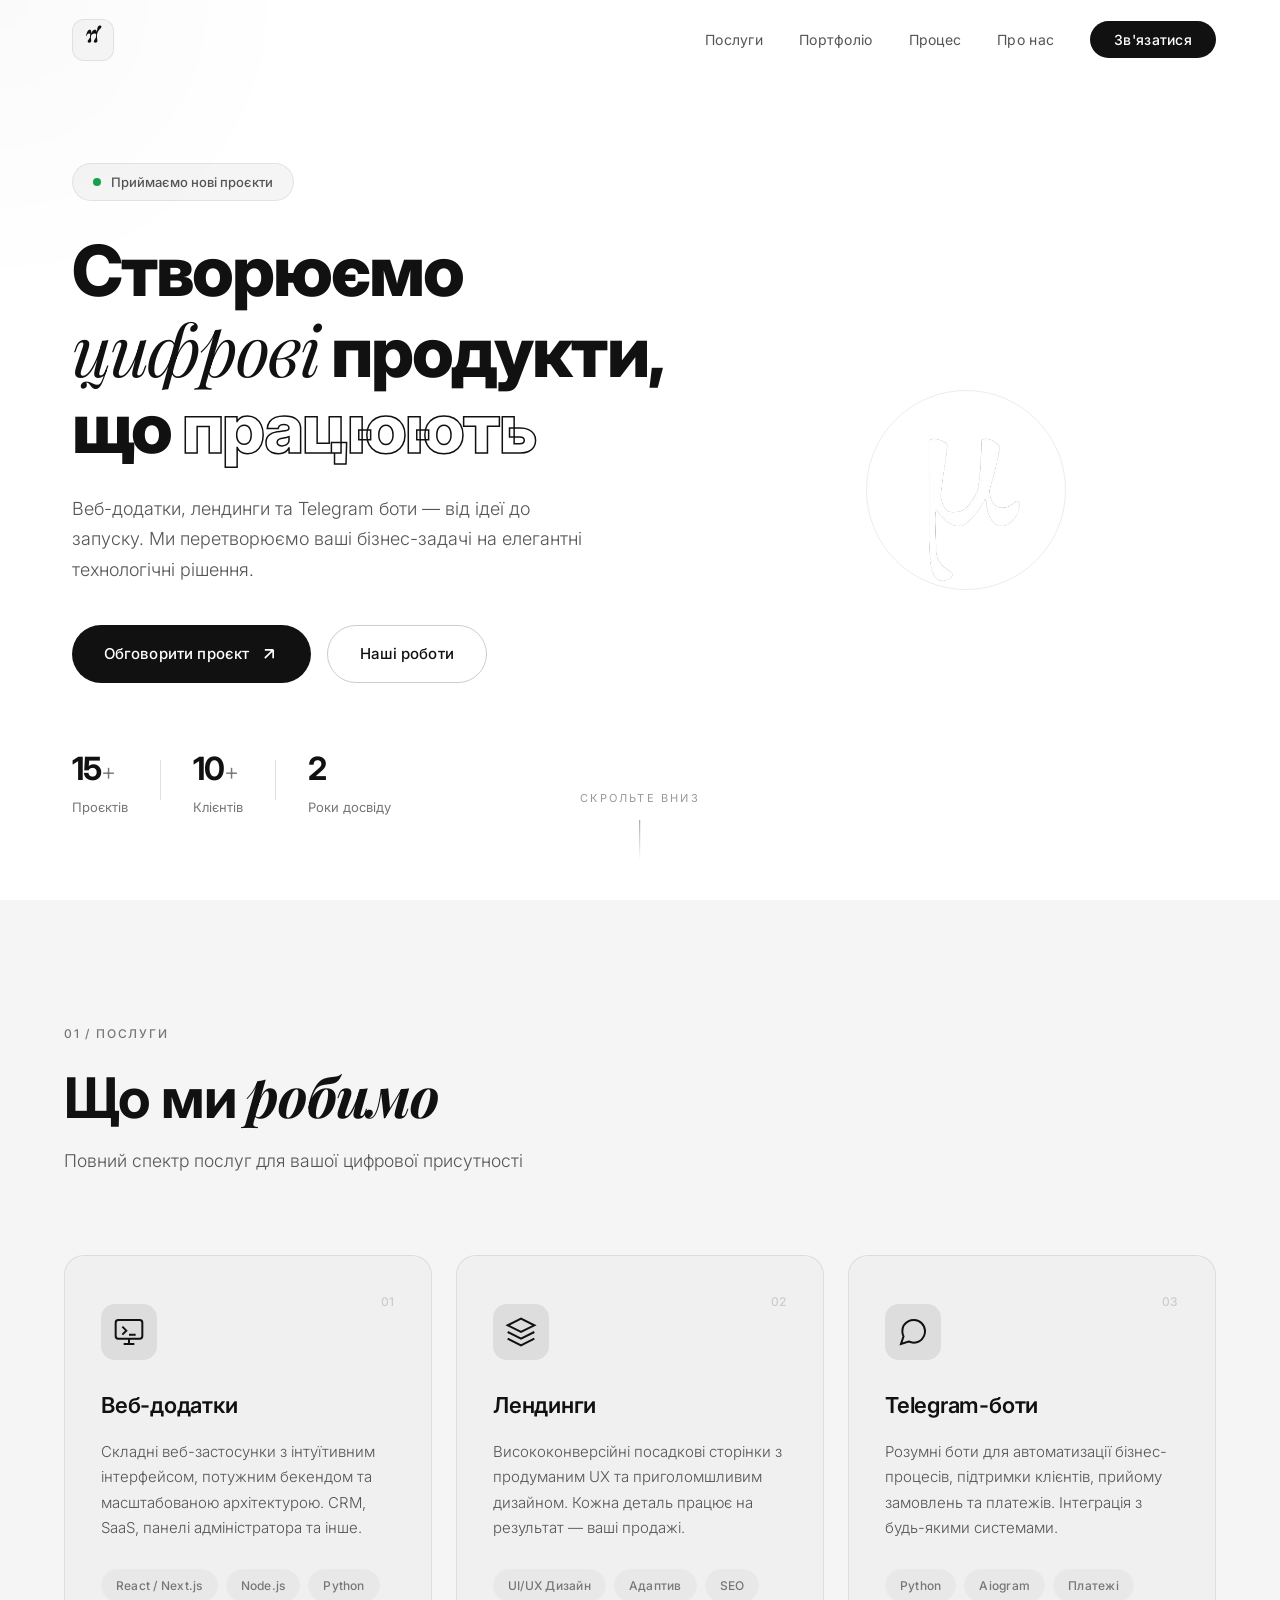
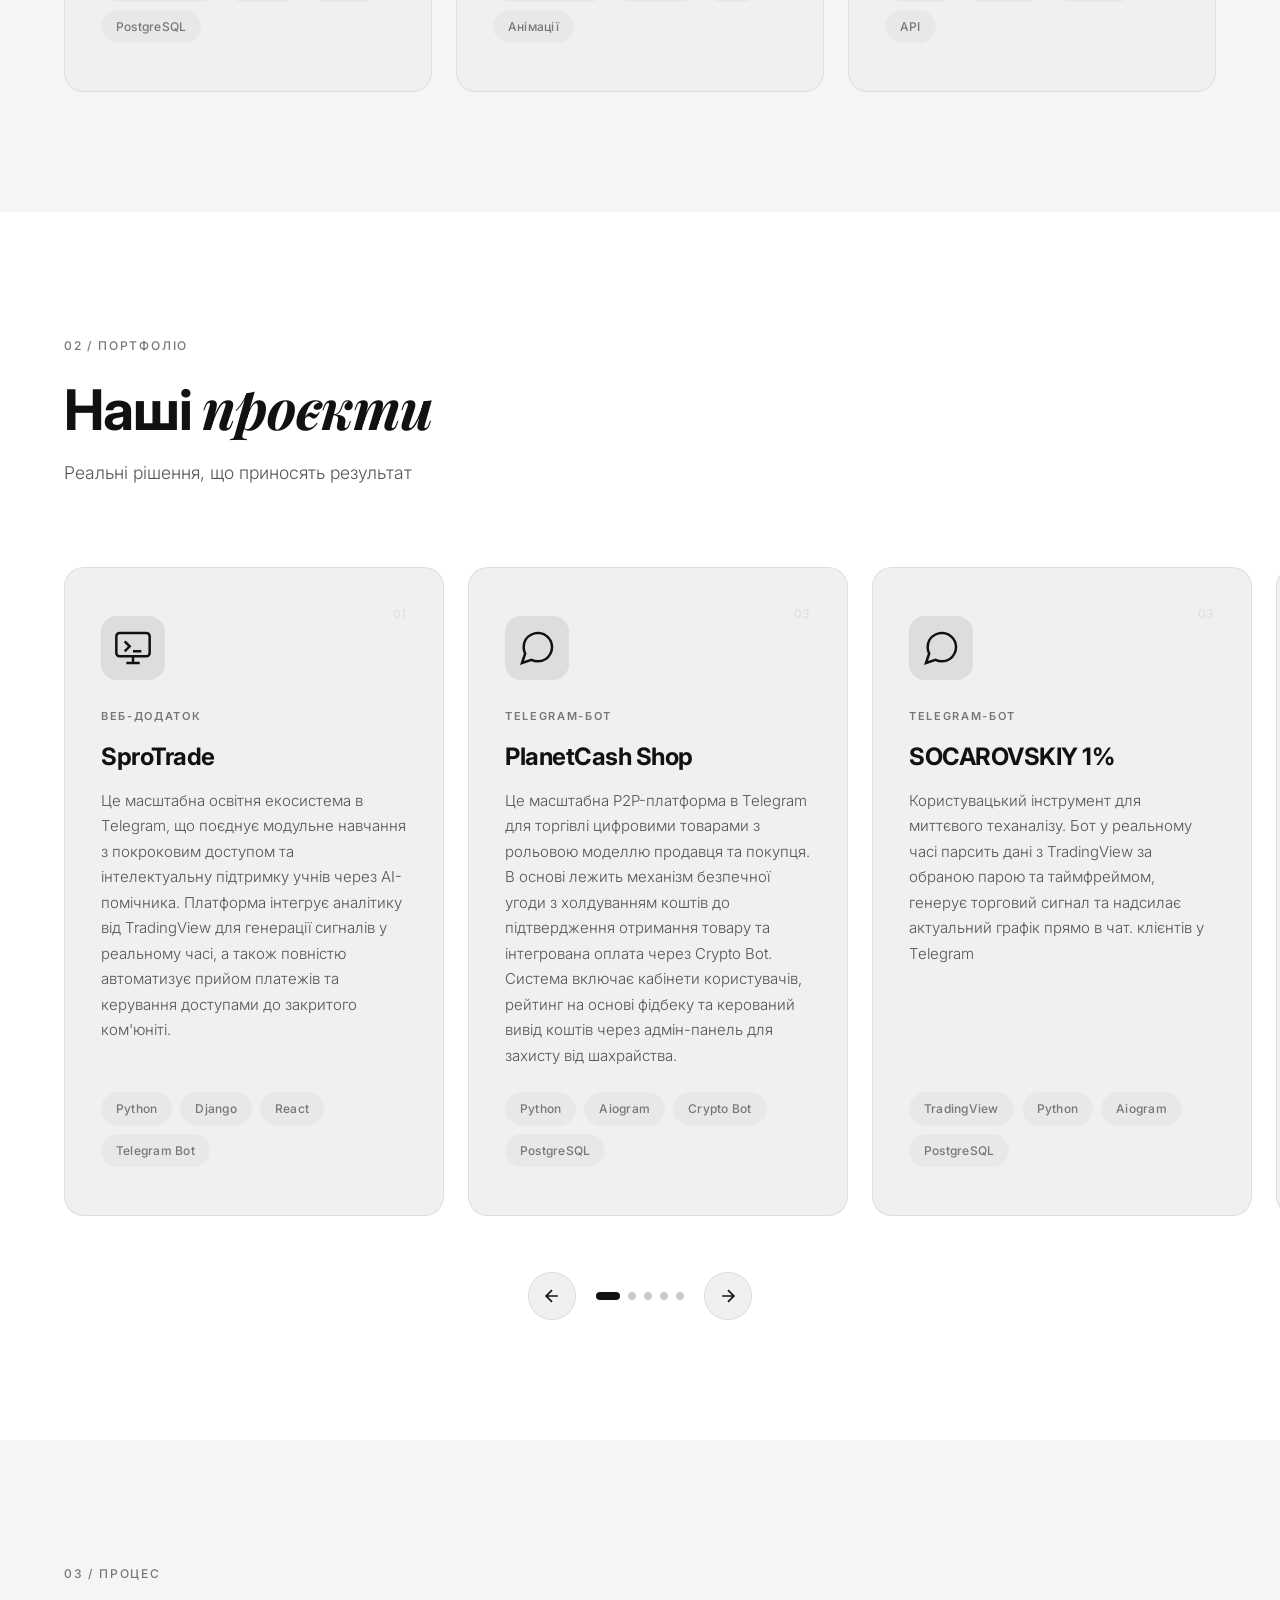
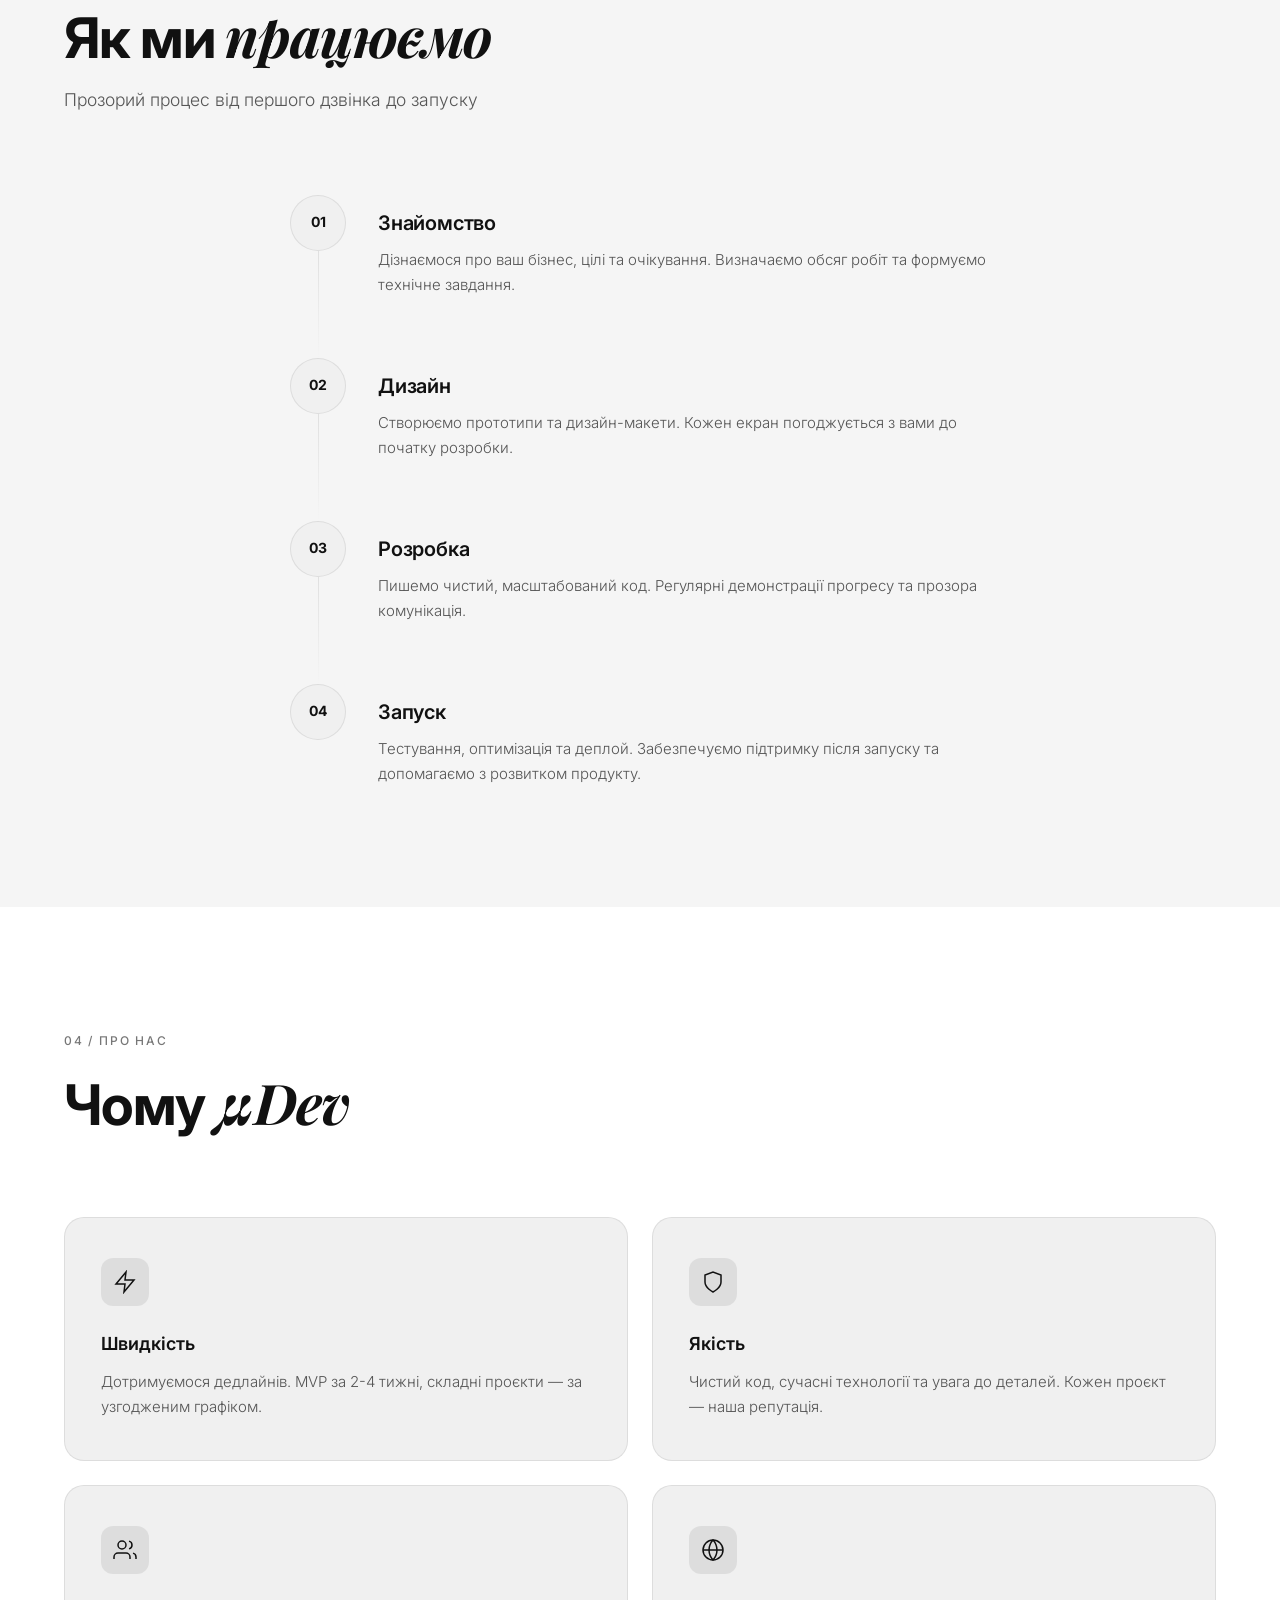
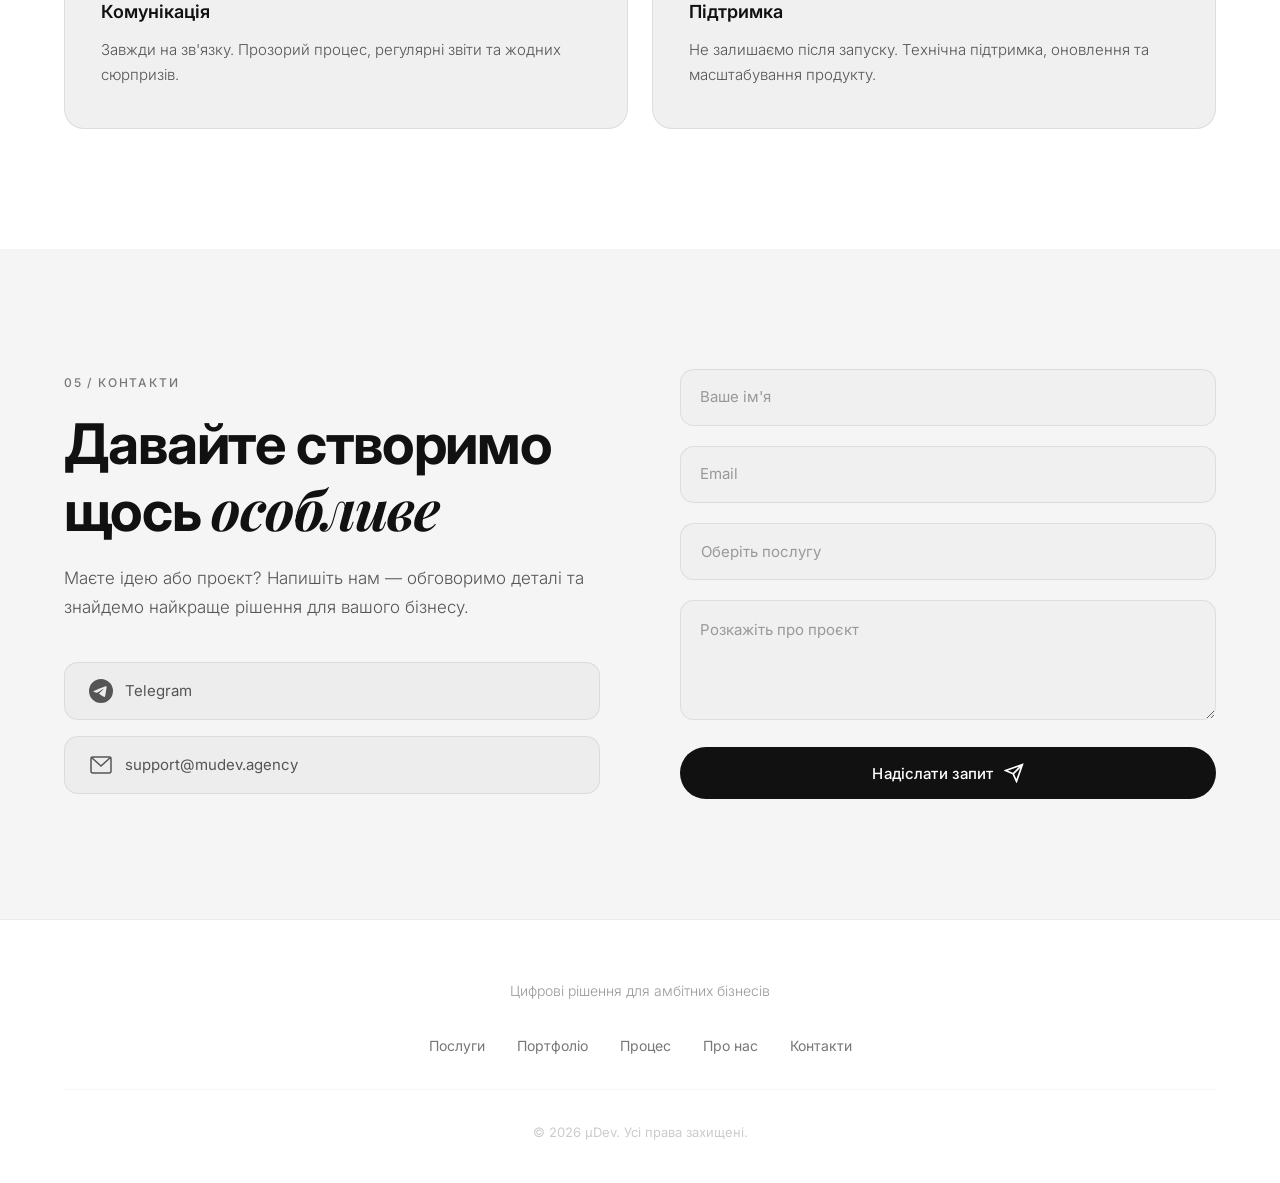
==== index.html @ ccc6eb4f "feat: Implement dark/light theme toggle with wave transition and local storage persistence, and remo" ====
<!DOCTYPE html>
<html lang="uk">

<head>
    <meta charset="UTF-8">
    <meta name="viewport" content="width=device-width, initial-scale=1.0">
    <title>μDev — Студія веб-розробки</title>
    <meta name="description"
        content="μDev — студія розробки веб-додатків, лендингів та Telegram ботів. Сучасні цифрові рішення для вашого бізнесу.">
    <link rel="icon" type="image/png" href="favicon.png">
    <link rel="preconnect" href="https://fonts.googleapis.com">
    <link rel="preconnect" href="https://fonts.gstatic.com" crossorigin>
    <link
        href="https://fonts.googleapis.com/css2?family=Inter:wght@300;400;500;600;700;800&family=Playfair+Display:ital,wght@0,400;0,700;1,400&display=swap"
        rel="stylesheet">
    <link rel="stylesheet" href="styles.css">
</head>

<body>
    <!-- Cursor glow effect -->
    <div class="cursor-glow" id="cursorGlow"></div>

    <!-- Navigation -->
    <header class="header" id="header">
        <nav class="nav container">

            <button class="theme-toggle" id="themeToggle" aria-label="Переключити тему" title="Переключити тему">
                <span class="theme-toggle__mu">μ</span>
            </button>
            <ul class="nav__menu" id="navMenu">
                <li><a href="#services" class="nav__link">Послуги</a></li>
                <li><a href="#portfolio" class="nav__link">Портфоліо</a></li>
                <li><a href="#process" class="nav__link">Процес</a></li>
                <li><a href="#about" class="nav__link">Про нас</a></li>
                <li><a href="#contact" class="nav__link nav__link--cta">Зв'язатися</a></li>
            </ul>
            <button class="nav__toggle" id="navToggle" aria-label="Toggle menu">
                <span></span>
                <span></span>
                <span></span>
            </button>
        </nav>
    </header>

    <!-- Hero Section -->
    <section class="hero" id="hero">
        <div class="hero__bg-grid"></div>
        <div class="hero__particles" id="particles"></div>
        <div class="container hero__container">
            <div class="hero__content">
                <div class="hero__badge" data-animate="fade-up">
                    <span class="hero__badge-dot"></span>
                    Приймаємо нові проєкти
                </div>
                <h1 class="hero__title" data-animate="fade-up" data-delay="100">
                    Створюємо<br>
                    <span class="hero__title-accent">цифрові</span> продукти,<br>
                    що <span class="hero__title-outline">працюють</span>
                </h1>
                <p class="hero__description" data-animate="fade-up" data-delay="200">
                    Веб-додатки, лендинги та Telegram боти — від ідеї до запуску.
                    Ми перетворюємо ваші бізнес-задачі на елегантні технологічні рішення.
                </p>
                <div class="hero__actions" data-animate="fade-up" data-delay="300">
                    <a href="#contact" class="btn btn--primary">
                        Обговорити проєкт
                        <svg width="20" height="20" viewBox="0 0 24 24" fill="none" stroke="currentColor"
                            stroke-width="2">
                            <path d="M7 17L17 7M17 7H7M17 7V17" />
                        </svg>
                    </a>
                    <a href="#portfolio" class="btn btn--ghost">Наші роботи</a>
                </div>
                <div class="hero__stats" data-animate="fade-up" data-delay="400">
                    <div class="hero__stat">
                        <span class="hero__stat-number" data-count="15">0</span><span class="hero__stat-plus">+</span>
                        <span class="hero__stat-label">Проєктів</span>
                    </div>
                    <div class="hero__stat-divider"></div>
                    <div class="hero__stat">
                        <span class="hero__stat-number" data-count="10">0</span><span class="hero__stat-plus">+</span>
                        <span class="hero__stat-label">Клієнтів</span>
                    </div>
                    <div class="hero__stat-divider"></div>
                    <div class="hero__stat">
                        <span class="hero__stat-number" data-count="2">0</span>
                        <span class="hero__stat-label">Роки досвіду</span>
                    </div>
                </div>
            </div>
            <div class="hero__visual" data-animate="fade-left" data-delay="200">
                <div class="hero__visual-frame">
                    <img src="favicon.png" alt="μDev Symbol" class="hero__visual-logo">
                    <div class="hero__visual-ring hero__visual-ring--1"></div>
                    <div class="hero__visual-ring hero__visual-ring--2"></div>
                    <div class="hero__visual-ring hero__visual-ring--3"></div>
                </div>
            </div>
        </div>
        <div class="hero__scroll">
            <span>Скрольте вниз</span>
            <div class="hero__scroll-line"></div>
        </div>
    </section>

    <!-- Services Section -->
    <section class="services section" id="services">
        <div class="container">
            <div class="section__header" data-animate="fade-up">
                <span class="section__tag">01 / Послуги</span>
                <h2 class="section__title">Що ми <span class="text-accent">робимо</span></h2>
                <p class="section__subtitle">Повний спектр послуг для вашої цифрової присутності</p>
            </div>
            <div class="services__grid">
                <!-- Web Apps -->
                <div class="service-card" data-animate="fade-up" data-delay="100">
                    <div class="service-card__icon">
                        <svg width="32" height="32" viewBox="0 0 24 24" fill="none" stroke="currentColor"
                            stroke-width="1.5">
                            <rect x="2" y="3" width="20" height="14" rx="2" />
                            <path d="M8 21h8M12 17v4" />
                            <path d="M7 8l3 3-3 3M12 14h5" />
                        </svg>
                    </div>
                    <span class="service-card__number">01</span>
                    <h3 class="service-card__title">Веб-додатки</h3>
                    <p class="service-card__text">
                        Складні веб-застосунки з інтуїтивним інтерфейсом, потужним бекендом та масштабованою
                        архітектурою. CRM, SaaS, панелі адміністратора та інше.
                    </p>
                    <ul class="service-card__tags">
                        <li>React / Next.js</li>
                        <li>Node.js</li>
                        <li>Python</li>
                        <li>PostgreSQL</li>
                    </ul>
                </div>
                <!-- Landing Pages -->
                <div class="service-card" data-animate="fade-up" data-delay="200">
                    <div class="service-card__icon">
                        <svg width="32" height="32" viewBox="0 0 24 24" fill="none" stroke="currentColor"
                            stroke-width="1.5">
                            <path d="M12 2L2 7l10 5 10-5-10-5z" />
                            <path d="M2 17l10 5 10-5" />
                            <path d="M2 12l10 5 10-5" />
                        </svg>
                    </div>
                    <span class="service-card__number">02</span>
                    <h3 class="service-card__title">Лендинги</h3>
                    <p class="service-card__text">
                        Висококонверсійні посадкові сторінки з продуманим UX та приголомшливим дизайном. Кожна деталь
                        працює на результат — ваші продажі.
                    </p>
                    <ul class="service-card__tags">
                        <li>UI/UX Дизайн</li>
                        <li>Адаптив</li>
                        <li>SEO</li>
                        <li>Анімації</li>
                    </ul>
                </div>
                <!-- Telegram Bots -->
                <div class="service-card" data-animate="fade-up" data-delay="300">
                    <div class="service-card__icon">
                        <svg width="32" height="32" viewBox="0 0 24 24" fill="none" stroke="currentColor"
                            stroke-width="1.5">
                            <path
                                d="M21 11.5a8.38 8.38 0 01-.9 3.8 8.5 8.5 0 01-7.6 4.7 8.38 8.38 0 01-3.8-.9L3 21l1.9-5.7a8.38 8.38 0 01-.9-3.8 8.5 8.5 0 014.7-7.6 8.38 8.38 0 013.8-.9h.5a8.48 8.48 0 018 8v.5z" />
                            <path d="M9 10h.01M12 10h.01M15 10h.01" />
                        </svg>
                    </div>
                    <span class="service-card__number">03</span>
                    <h3 class="service-card__title">Telegram-боти</h3>
                    <p class="service-card__text">
                        Розумні боти для автоматизації бізнес-процесів, підтримки клієнтів, прийому замовлень та
                        платежів. Інтеграція з будь-якими системами.
                    </p>
                    <ul class="service-card__tags">
                        <li>Python</li>
                        <li>Aiogram</li>
                        <li>Платежі</li>
                        <li>API</li>
                    </ul>
                </div>
            </div>
        </div>
    </section>

    <!-- Portfolio Section -->
    <section class="portfolio section" id="portfolio">
        <div class="container">
            <div class="section__header" data-animate="fade-up">
                <span class="section__tag">02 / Портфоліо</span>
                <h2 class="section__title">Наші <span class="text-accent">проєкти</span></h2>
                <p class="section__subtitle">Реальні рішення, що приносять результат</p>
            </div>
        </div>
        <div class="portfolio__carousel" data-animate="fade-up" data-delay="100">
            <div class="portfolio__track" id="portfolioTrack">
                <!-- Card 1 -->
                <div class="portfolio-slide">
                    <div class="portfolio-slide__inner">
                        <div class="portfolio-slide__icon">
                            <svg width="40" height="40" viewBox="0 0 24 24" fill="none" stroke="currentColor"
                                stroke-width="1.5">
                                <rect x="2" y="3" width="20" height="14" rx="2" />
                                <path d="M8 21h8M12 17v4" />
                                <path d="M7 8l3 3-3 3M12 14h5" />
                            </svg>
                        </div>
                        <span class="portfolio-slide__category">Веб-додаток</span>
                        <h3 class="portfolio-slide__title">SproTrade</h3>
                        <p class="portfolio-slide__desc">Це масштабна освітня екосистема в Telegram, що поєднує модульне
                            навчання з покроковим доступом та інтелектуальну підтримку учнів через AI-помічника.
                            Платформа інтегрує аналітику від TradingView для генерації сигналів у реальному часі, а
                            також повністю автоматизує прийом платежів та керування доступами до закритого ком'юніті.
                        </p>
                        <ul class="portfolio-slide__stack">
                            <li>Python</li>
                            <li>Django</li>
                            <li>React</li>
                            <li>Telegram Bot</li>
                        </ul>
                        <span class="portfolio-slide__number">01</span>
                    </div>
                </div>
                <!-- Card 2 -->
                <div class="portfolio-slide">
                    <div class="portfolio-slide__inner">
                        <div class="portfolio-slide__icon">
                            <svg width="40" height="40" viewBox="0 0 24 24" fill="none" stroke="currentColor"
                                stroke-width="1.5">
                                <path
                                    d="M21 11.5a8.38 8.38 0 01-.9 3.8 8.5 8.5 0 01-7.6 4.7 8.38 8.38 0 01-3.8-.9L3 21l1.9-5.7a8.38 8.38 0 01-.9-3.8 8.5 8.5 0 014.7-7.6 8.38 8.38 0 013.8-.9h.5a8.48 8.48 0 018 8v.5z" />
                                <path d="M9 10h.01M12 10h.01M15 10h.01" />
                            </svg>
                        </div>
                        <span class="portfolio-slide__category">Telegram-бот</span>
                        <h3 class="portfolio-slide__title">PlanetCash Shop</h3>
                        <p class="portfolio-slide__desc">Це масштабна P2P-платформа в Telegram для торгівлі цифровими
                            товарами з рольовою моделлю продавця та покупця. В основі лежить механізм безпечної угоди з
                            холдуванням коштів до підтвердження отримання товару та інтегрована оплата через Crypto Bot.
                            Система включає кабінети користувачів, рейтинг на основі фідбеку та керований вивід коштів
                            через адмін-панель для захисту від шахрайства.
                        </p>
                        <ul class="portfolio-slide__stack">
                            <li>Python</li>
                            <li>Aiogram</li>
                            <li>Crypto Bot</li>
                            <li>PostgreSQL</li>
                        </ul>
                        <span class="portfolio-slide__number">03</span>
                    </div>
                </div>
                <!-- Card 3 -->
                <div class="portfolio-slide">
                    <div class="portfolio-slide__inner">
                        <div class="portfolio-slide__icon">
                            <svg width="40" height="40" viewBox="0 0 24 24" fill="none" stroke="currentColor"
                                stroke-width="1.5">
                                <path
                                    d="M21 11.5a8.38 8.38 0 01-.9 3.8 8.5 8.5 0 01-7.6 4.7 8.38 8.38 0 01-3.8-.9L3 21l1.9-5.7a8.38 8.38 0 01-.9-3.8 8.5 8.5 0 014.7-7.6 8.38 8.38 0 013.8-.9h.5a8.48 8.48 0 018 8v.5z" />
                                <path d="M9 10h.01M12 10h.01M15 10h.01" />
                            </svg>
                        </div>
                        <span class="portfolio-slide__category">Telegram-бот</span>
                        <h3 class="portfolio-slide__title">SOCAROVSKIY 1%</h3>
                        <p class="portfolio-slide__desc">Користувацький інструмент для миттєвого теханалізу. Бот у
                            реальному часі парсить дані з TradingView за обраною парою та таймфреймом, генерує торговий
                            сигнал та надсилає актуальний графік прямо в чат.
                            клієнтів у Telegram</p>
                        <ul class="portfolio-slide__stack">
                            <li>TradingView</li>
                            <li>Python</li>
                            <li>Aiogram</li>
                            <li>PostgreSQL</li>
                        </ul>
                        <span class="portfolio-slide__number">03</span>
                    </div>
                </div>
                <!-- Card 4 -->
                <div class="portfolio-slide">
                    <div class="portfolio-slide__inner">
                        <div class="portfolio-slide__icon">
                            <svg width="40" height="40" viewBox="0 0 24 24" fill="none" stroke="currentColor"
                                stroke-width="1.5">
                                <path
                                    d="M21 11.5a8.38 8.38 0 01-.9 3.8 8.5 8.5 0 01-7.6 4.7 8.38 8.38 0 01-3.8-.9L3 21l1.9-5.7a8.38 8.38 0 01-.9-3.8 8.5 8.5 0 014.7-7.6 8.38 8.38 0 013.8-.9h.5a8.48 8.48 0 018 8v.5z" />
                                <path d="M9 10h.01M12 10h.01M15 10h.01" />
                            </svg>
                        </div>
                        <span class="portfolio-slide__category">Telegram-бот</span>
                        <h3 class="portfolio-slide__title">Smart Messenger Automator</h3>
                        <p class="portfolio-slide__desc">Персональний асистент для масових розсилок у Telegram. Бот
                            автоматизує рутинну відправку контенту (текст, медіа, Video Notes, Voice) у вибрані групи
                            чатів, зберігаючи персоналізований підхід та економлячи час користувача.
                        </p>
                        <ul class="portfolio-slide__stack">
                            <li>Python</li>
                            <li>Aiogram</li>
                            <li>Telethon</li>
                            <li>PostgreSQL</li>
                        </ul>
                        <span class="portfolio-slide__number">03</span>
                    </div>
                </div>
                <!-- Card 5 -->
                <div class="portfolio-slide">
                    <div class="portfolio-slide__inner">
                        <div class="portfolio-slide__icon">
                            <svg width="40" height="40" viewBox="0 0 24 24" fill="none" stroke="currentColor"
                                stroke-width="1.5">
                                <circle cx="12" cy="12" r="10" />
                                <path
                                    d="M2 12h20M12 2a15.3 15.3 0 014 10 15.3 15.3 0 01-4 10 15.3 15.3 0 01-4-10 15.3 15.3 0 014-10z" />
                            </svg>
                        </div>
                        <span class="portfolio-slide__category">Веб-додаток</span>
                        <h3 class="portfolio-slide__title">Ваш проєкт?</h3>
                        <p class="portfolio-slide__desc">Маєте ідею? Ми допоможемо реалізувати її від концепції до
                            запуску</p>
                        <a href="#contact" class="portfolio-slide__cta">Обговорити →</a>
                        <span class="portfolio-slide__number">04</span>
                    </div>
                </div>
            </div>
        </div>
        <div class="container">
            <div class="portfolio__controls">
                <button class="portfolio__btn" id="portfolioPrev" aria-label="Previous">
                    <svg width="20" height="20" viewBox="0 0 24 24" fill="none" stroke="currentColor" stroke-width="2">
                        <path d="M19 12H5M12 19l-7-7 7-7" />
                    </svg>
                </button>
                <div class="portfolio__dots" id="portfolioDots"></div>
                <button class="portfolio__btn" id="portfolioNext" aria-label="Next">
                    <svg width="20" height="20" viewBox="0 0 24 24" fill="none" stroke="currentColor" stroke-width="2">
                        <path d="M5 12h14M12 5l7 7-7 7" />
                    </svg>
                </button>
            </div>
        </div>
    </section>

    <!-- Process Section -->
    <section class="process section" id="process">
        <div class="container">
            <div class="section__header" data-animate="fade-up">
                <span class="section__tag">03 / Процес</span>
                <h2 class="section__title">Як ми <span class="text-accent">працюємо</span></h2>
                <p class="section__subtitle">Прозорий процес від першого дзвінка до запуску</p>
            </div>
            <div class="process__timeline">
                <div class="process__step" data-animate="fade-up" data-delay="100">
                    <div class="process__step-number">01</div>
                    <div class="process__step-content">
                        <h3 class="process__step-title">Знайомство</h3>
                        <p class="process__step-text">Дізнаємося про ваш бізнес, цілі та очікування. Визначаємо обсяг
                            робіт та формуємо технічне завдання.</p>
                    </div>
                    <div class="process__step-line"></div>
                </div>
                <div class="process__step" data-animate="fade-up" data-delay="200">
                    <div class="process__step-number">02</div>
                    <div class="process__step-content">
                        <h3 class="process__step-title">Дизайн</h3>
                        <p class="process__step-text">Створюємо прототипи та дизайн-макети. Кожен екран погоджується з
                            вами до початку розробки.</p>
                    </div>
                    <div class="process__step-line"></div>
                </div>
                <div class="process__step" data-animate="fade-up" data-delay="300">
                    <div class="process__step-number">03</div>
                    <div class="process__step-content">
                        <h3 class="process__step-title">Розробка</h3>
                        <p class="process__step-text">Пишемо чистий, масштабований код. Регулярні демонстрації прогресу
                            та прозора комунікація.</p>
                    </div>
                    <div class="process__step-line"></div>
                </div>
                <div class="process__step" data-animate="fade-up" data-delay="400">
                    <div class="process__step-number">04</div>
                    <div class="process__step-content">
                        <h3 class="process__step-title">Запуск</h3>
                        <p class="process__step-text">Тестування, оптимізація та деплой. Забезпечуємо підтримку після
                            запуску та допомагаємо з розвитком продукту.</p>
                    </div>
                </div>
            </div>
        </div>
    </section>

    <!-- About / Why Us Section -->
    <section class="about section" id="about">
        <div class="container">
            <div class="section__header" data-animate="fade-up">
                <span class="section__tag">04 / Про нас</span>
                <h2 class="section__title">Чому <span class="text-accent">μDev</span></h2>
            </div>
            <div class="about__grid">
                <div class="about__feature" data-animate="fade-up" data-delay="100">
                    <div class="about__feature-icon">
                        <svg width="24" height="24" viewBox="0 0 24 24" fill="none" stroke="currentColor"
                            stroke-width="1.5">
                            <path d="M13 2L3 14h9l-1 8 10-12h-9l1-8z" />
                        </svg>
                    </div>
                    <h3 class="about__feature-title">Швидкість</h3>
                    <p class="about__feature-text">Дотримуємося дедлайнів. MVP за 2-4 тижні, складні проєкти — за
                        узгодженим графіком.</p>
                </div>
                <div class="about__feature" data-animate="fade-up" data-delay="200">
                    <div class="about__feature-icon">
                        <svg width="24" height="24" viewBox="0 0 24 24" fill="none" stroke="currentColor"
                            stroke-width="1.5">
                            <path d="M12 22s8-4 8-10V5l-8-3-8 3v7c0 6 8 10 8 10z" />
                        </svg>
                    </div>
                    <h3 class="about__feature-title">Якість</h3>
                    <p class="about__feature-text">Чистий код, сучасні технології та увага до деталей. Кожен проєкт —
                        наша репутація.</p>
                </div>
                <div class="about__feature" data-animate="fade-up" data-delay="300">
                    <div class="about__feature-icon">
                        <svg width="24" height="24" viewBox="0 0 24 24" fill="none" stroke="currentColor"
                            stroke-width="1.5">
                            <path d="M17 21v-2a4 4 0 00-4-4H5a4 4 0 00-4 4v2" />
                            <circle cx="9" cy="7" r="4" />
                            <path d="M23 21v-2a4 4 0 00-3-3.87M16 3.13a4 4 0 010 7.75" />
                        </svg>
                    </div>
                    <h3 class="about__feature-title">Комунікація</h3>
                    <p class="about__feature-text">Завжди на зв'язку. Прозорий процес, регулярні звіти та жодних
                        сюрпризів.</p>
                </div>
                <div class="about__feature" data-animate="fade-up" data-delay="400">
                    <div class="about__feature-icon">
                        <svg width="24" height="24" viewBox="0 0 24 24" fill="none" stroke="currentColor"
                            stroke-width="1.5">
                            <circle cx="12" cy="12" r="10" />
                            <path
                                d="M2 12h20M12 2a15.3 15.3 0 014 10 15.3 15.3 0 01-4 10 15.3 15.3 0 01-4-10 15.3 15.3 0 014-10z" />
                        </svg>
                    </div>
                    <h3 class="about__feature-title">Підтримка</h3>
                    <p class="about__feature-text">Не залишаємо після запуску. Технічна підтримка, оновлення та
                        масштабування продукту.</p>
                </div>
            </div>
        </div>
    </section>

    <!-- Contact Section -->
    <section class="contact section" id="contact">
        <div class="container">
            <div class="contact__wrapper">
                <div class="contact__info" data-animate="fade-up">
                    <span class="section__tag">05 / Контакти</span>
                    <h2 class="section__title">Давайте створимо<br>щось <span class="text-accent">особливе</span></h2>
                    <p class="contact__description">
                        Маєте ідею або проєкт? Напишіть нам — обговоримо деталі та знайдемо найкраще рішення для вашого
                        бізнесу.
                    </p>
                    <div class="contact__channels">
                        <a href="https://t.me/mudev_agency" class="contact__channel" target="_blank" rel="noopener">
                            <svg width="24" height="24" viewBox="0 0 24 24" fill="currentColor">
                                <path
                                    d="M11.944 0A12 12 0 0 0 0 12a12 12 0 0 0 12 12 12 12 0 0 0 12-12A12 12 0 0 0 12 0a12 12 0 0 0-.056 0zm4.962 7.224c.1-.002.321.023.465.14a.506.506 0 0 1 .171.325c.016.093.036.306.02.472-.18 1.898-.962 6.502-1.36 8.627-.168.9-.499 1.201-.82 1.23-.696.065-1.225-.46-1.9-.902-1.056-.693-1.653-1.124-2.678-1.8-1.185-.78-.417-1.21.258-1.91.177-.184 3.247-2.977 3.307-3.23.007-.032.014-.15-.056-.212s-.174-.041-.249-.024c-.106.024-1.793 1.14-5.061 3.345-.48.33-.913.49-1.302.48-.428-.008-1.252-.241-1.865-.44-.752-.245-1.349-.374-1.297-.789.027-.216.325-.437.893-.663 3.498-1.524 5.83-2.529 6.998-3.014 3.332-1.386 4.025-1.627 4.476-1.635z" />
                            </svg>
                            <span>Telegram</span>
                        </a>
                        <a href="mailto:support@mudev.agency" class="contact__channel">
                            <svg width="24" height="24" viewBox="0 0 24 24" fill="none" stroke="currentColor"
                                stroke-width="1.5">
                                <rect x="2" y="4" width="20" height="16" rx="2" />
                                <path d="M22 4L12 13 2 4" />
                            </svg>
                            <span>support@mudev.agency</span>
                        </a>
                    </div>
                </div>
                <form class="contact__form" data-animate="fade-up" data-delay="200" id="contactForm">
                    <div class="form__group">
                        <input type="text" id="name" class="form__input" placeholder=" " required>
                        <label for="name" class="form__label">Ваше ім'я</label>
                    </div>
                    <div class="form__group">
                        <input type="email" id="email" class="form__input" placeholder=" " required>
                        <label for="email" class="form__label">Email</label>
                    </div>
                    <div class="form__group">
                        <select id="service" class="form__input form__select" required>
                            <option value="" disabled selected>Оберіть послугу</option>
                            <option value="webapp">Веб-додаток</option>
                            <option value="landing">Лендинг</option>
                            <option value="bot">Telegram-бот</option>
                            <option value="other">Інше</option>
                        </select>
                    </div>
                    <div class="form__group">
                        <textarea id="message" class="form__input form__textarea" placeholder=" " rows="4"></textarea>
                        <label for="message" class="form__label">Розкажіть про проєкт</label>
                    </div>
                    <button type="submit" class="btn btn--primary btn--full">
                        Надіслати запит
                        <svg width="20" height="20" viewBox="0 0 24 24" fill="none" stroke="currentColor"
                            stroke-width="2">
                            <path d="M22 2L11 13M22 2l-7 20-4-9-9-4 20-7z" />
                        </svg>
                    </button>
                </form>
            </div>
        </div>
    </section>

    <!-- Footer -->
    <footer class="footer">
        <div class="container footer__container">
            <div class="footer__brand">

                <p class="footer__text">Цифрові рішення для амбітних бізнесів</p>
            </div>
            <div class="footer__links">
                <a href="#services">Послуги</a>
                <a href="#portfolio">Портфоліо</a>
                <a href="#process">Процес</a>
                <a href="#about">Про нас</a>
                <a href="#contact">Контакти</a>
            </div>
            <div class="footer__bottom">
                <p>&copy; 2026 μDev. Усі права захищені.</p>
            </div>
        </div>
    </footer>

    <script src="script.js"></script>
</body>

</html>
---- styles.css ----
/* ============================================
   μDev — Landing Page Styles
   Black & White Premium Design
   ============================================ */

/* ---------- Reset & Variables ---------- */
*,
*::before,
*::after {
    margin: 0;
    padding: 0;
    box-sizing: border-box;
}

:root {
    /* Colors */
    --black: #000000;
    --black-light: #0a0a0a;
    --black-lighter: #111111;
    --gray-900: #1a1a1a;
    --gray-800: #222222;
    --gray-700: #333333;
    --gray-600: #555555;
    --gray-500: #777777;
    --gray-400: #999999;
    --gray-300: #bbbbbb;
    --gray-200: #dddddd;
    --gray-100: #eeeeee;
    --white: #ffffff;
    --white-dim: rgba(255, 255, 255, 0.85);
    --white-muted: rgba(255, 255, 255, 0.6);
    --white-subtle: rgba(255, 255, 255, 0.1);
    --white-ghost: rgba(255, 255, 255, 0.04);

    /* Typography */
    --font-primary: 'Inter', -apple-system, BlinkMacSystemFont, sans-serif;
    --font-display: 'Playfair Display', Georgia, serif;

    /* Sizes */
    --container-max: 1200px;
    --section-padding: 120px;
    --header-height: 80px;

    /* Transitions */
    --ease-out: cubic-bezier(0.16, 1, 0.3, 1);
    --ease-in-out: cubic-bezier(0.65, 0, 0.35, 1);
    --transition-fast: 0.2s var(--ease-out);
    --transition-normal: 0.4s var(--ease-out);
    --transition-slow: 0.8s var(--ease-out);
}

/* ---------- Light Theme ---------- */
[data-theme="light"] {
    --black: #ffffff;
    --black-light: #f5f5f5;
    --black-lighter: #eeeeee;
    --gray-900: #f0f0f0;
    --gray-800: #e0e0e0;
    --gray-700: #cccccc;
    --gray-600: #999999;
    --gray-500: #777777;
    --gray-400: #555555;
    --gray-300: #444444;
    --gray-200: #333333;
    --gray-100: #222222;
    --white: #111111;
    --white-dim: rgba(0, 0, 0, 0.85);
    --white-muted: rgba(0, 0, 0, 0.6);
    --white-subtle: rgba(0, 0, 0, 0.08);
    --white-ghost: rgba(0, 0, 0, 0.03);
}

[data-theme="light"] .header.scrolled {
    background: rgba(255, 255, 255, 0.85);
}

[data-theme="light"] .cursor-glow {
    background: radial-gradient(circle, rgba(0, 0, 0, 0.02) 0%, transparent 70%);
}

[data-theme="light"] .nav__link--cta {
    color: var(--black);
    background: var(--white);
}

[data-theme="light"] .hero__title-outline {
    -webkit-text-stroke-color: var(--white);
}

[data-theme="light"] .hero__badge {
    background: rgba(0, 0, 0, 0.04);
    border-color: rgba(0, 0, 0, 0.08);
}

[data-theme="light"] .hero__badge-dot {
    background: #16a34a;
}

[data-theme="light"] .btn--primary {
    background: var(--white);
    color: var(--black);
}

[data-theme="light"] .portfolio-slide__cta:hover {
    background: var(--white);
    color: var(--black);
}

/* ---------- Theme Toggle Button ---------- */
.theme-toggle {
    position: relative;
    display: flex;
    align-items: center;
    justify-content: center;
    width: 42px;
    height: 42px;
    background: var(--white-ghost);
    border: 1px solid var(--white-subtle);
    border-radius: 12px;
    cursor: pointer;
    transition: all var(--transition-fast);
    margin-left: 8px;
    overflow: hidden;
}

.theme-toggle:hover {
    background: var(--white-subtle);
    border-color: rgba(255, 255, 255, 0.2);
    transform: scale(1.05);
}

[data-theme="light"] .theme-toggle:hover {
    border-color: rgba(0, 0, 0, 0.15);
}

.theme-toggle__mu {
    font-family: 'Playfair Display', Georgia, serif;
    font-size: 1.5rem;
    font-weight: 700;
    color: var(--white);
    display: block;
    line-height: 1;
    transition: transform 0.6s cubic-bezier(0.34, 1.56, 0.64, 1);
    user-select: none;
}

.theme-toggle.active .theme-toggle__mu {
    transform: rotate(180deg);
}

/* ---------- Theme Wave Transition ---------- */
.theme-wave {
    position: fixed;
    border-radius: 50%;
    pointer-events: none;
    z-index: 9998;
    transform: scale(0);
    width: 100px;
    height: 100px;
    margin-left: -50px;
    margin-top: -50px;
}

.theme-wave--expand {
    animation: theme-wave-expand 0.8s cubic-bezier(0.16, 1, 0.3, 1) forwards;
}

@keyframes theme-wave-expand {
    0% {
        transform: scale(0);
        opacity: 1;
    }

    100% {
        transform: scale(50);
        opacity: 0;
    }
}

/* Smooth transitions for theme change */
body,
.header,
.service-card,
.portfolio-slide__inner,
.about__feature,
.contact__channel,
.form__input,
.portfolio__btn,
.footer,
.process__step-number,
.btn {
    transition: background-color 0.5s ease, color 0.5s ease, border-color 0.5s ease, box-shadow 0.5s ease;
}

html {
    scroll-behavior: smooth;
    font-size: 16px;
    -webkit-font-smoothing: antialiased;
    -moz-osx-font-smoothing: grayscale;
}

body {
    font-family: var(--font-primary);
    background-color: var(--black);
    color: var(--white);
    line-height: 1.6;
    overflow-x: hidden;
}

a {
    text-decoration: none;
    color: inherit;
    transition: color var(--transition-fast);
}

img {
    max-width: 100%;
    display: block;
}

ul {
    list-style: none;
}

/* ---------- Utilities ---------- */
.container {
    max-width: var(--container-max);
    margin: 0 auto;
    padding: 0 24px;
}

.text-accent {
    font-family: var(--font-display);
    font-style: italic;
    color: var(--white);
}

.section {
    padding: var(--section-padding) 0;
    position: relative;
}

.section__header {
    margin-bottom: 80px;
}

.section__tag {
    display: inline-block;
    font-size: 0.75rem;
    font-weight: 500;
    letter-spacing: 0.15em;
    text-transform: uppercase;
    color: var(--gray-500);
    margin-bottom: 20px;
}

.section__title {
    font-family: var(--font-primary);
    font-size: clamp(2.2rem, 5vw, 3.5rem);
    font-weight: 700;
    line-height: 1.15;
    letter-spacing: -0.02em;
    margin-bottom: 16px;
}

.section__subtitle {
    font-size: 1.1rem;
    color: var(--gray-400);
    max-width: 500px;
    font-weight: 300;
}

/* ---------- Cursor Glow ---------- */
.cursor-glow {
    position: fixed;
    width: 600px;
    height: 600px;
    background: radial-gradient(circle, rgba(255, 255, 255, 0.03) 0%, transparent 70%);
    pointer-events: none;
    z-index: 9999;
    transform: translate(-50%, -50%);
    will-change: left, top;
    transition: left 0.3s ease-out, top 0.3s ease-out;
}

/* ---------- Header / Nav ---------- */
.header {
    position: fixed;
    top: 0;
    left: 0;
    right: 0;
    height: var(--header-height);
    z-index: 1000;
    transition: background var(--transition-normal), box-shadow var(--transition-normal);
}

.header.scrolled {
    background: rgba(0, 0, 0, 0.85);
    backdrop-filter: blur(20px);
    -webkit-backdrop-filter: blur(20px);
    box-shadow: 0 1px 0 var(--white-subtle);
}

.nav {
    display: flex;
    align-items: center;
    justify-content: space-between;
    height: 100%;
}

.nav__logo-img {
    height: 84px;
    width: auto;
    object-fit: contain;
}

.nav__menu {
    display: flex;
    align-items: center;
    gap: 36px;
}

.nav__link {
    font-size: 0.875rem;
    font-weight: 400;
    color: var(--gray-400);
    letter-spacing: 0.02em;
    position: relative;
    padding: 4px 0;
}

.nav__link::after {
    content: '';
    position: absolute;
    bottom: 0;
    left: 0;
    width: 0;
    height: 1px;
    background: var(--white);
    transition: width var(--transition-normal);
}

.nav__link:hover {
    color: var(--white);
}

.nav__link:hover::after {
    width: 100%;
}

.nav__link--cta {
    color: var(--black);
    background: var(--white);
    padding: 10px 24px;
    border-radius: 100px;
    font-weight: 500;
    transition: all var(--transition-fast);
}

.nav__link--cta::after {
    display: none;
}

.nav__link--cta:hover {
    background: var(--gray-200);
    color: var(--black);
    transform: translateY(-1px);
}

.nav__toggle {
    display: none;
    flex-direction: column;
    gap: 6px;
    background: none;
    border: none;
    cursor: pointer;
    padding: 4px;
    z-index: 1001;
}

.nav__toggle span {
    display: block;
    width: 24px;
    height: 1.5px;
    background: var(--white);
    transition: all var(--transition-fast);
    transform-origin: center;
}

/* ---------- Buttons ---------- */
.btn {
    display: inline-flex;
    align-items: center;
    gap: 10px;
    font-family: var(--font-primary);
    font-size: 0.9375rem;
    font-weight: 500;
    padding: 16px 32px;
    border-radius: 100px;
    border: none;
    cursor: pointer;
    transition: all var(--transition-fast);
    letter-spacing: 0.01em;
}

.btn--primary {
    background: var(--white);
    color: var(--black);
}

.btn--primary:hover {
    background: var(--gray-200);
    transform: translateY(-2px);
    box-shadow: 0 8px 30px rgba(255, 255, 255, 0.1);
}

.btn--ghost {
    background: transparent;
    color: var(--white);
    border: 1px solid var(--gray-700);
}

.btn--ghost:hover {
    border-color: var(--gray-400);
    background: var(--white-ghost);
    transform: translateY(-2px);
}

.btn--full {
    width: 100%;
    justify-content: center;
}

/* ---------- Hero Section ---------- */
.hero {
    min-height: 100vh;
    display: flex;
    align-items: center;
    position: relative;
    padding-top: var(--header-height);
    overflow: hidden;
}

.hero__bg-grid {
    position: absolute;
    inset: 0;
    background-image:
        linear-gradient(rgba(255, 255, 255, 0.03) 1px, transparent 1px),
        linear-gradient(90deg, rgba(255, 255, 255, 0.03) 1px, transparent 1px);
    background-size: 60px 60px;
    mask-image: radial-gradient(ellipse 80% 50% at 50% 50%, black 40%, transparent 100%);
    -webkit-mask-image: radial-gradient(ellipse 80% 50% at 50% 50%, black 40%, transparent 100%);
}

.hero__container {
    display: grid;
    grid-template-columns: 1.1fr 0.9fr;
    gap: 60px;
    align-items: center;
    position: relative;
    z-index: 2;
}

.hero__badge {
    display: inline-flex;
    align-items: center;
    gap: 10px;
    font-size: 0.8125rem;
    font-weight: 500;
    color: var(--gray-400);
    background: var(--white-ghost);
    border: 1px solid var(--white-subtle);
    padding: 8px 20px;
    border-radius: 100px;
    margin-bottom: 32px;
}

.hero__badge-dot {
    width: 8px;
    height: 8px;
    background: #4ade80;
    border-radius: 50%;
    animation: pulse-dot 2s infinite;
}

@keyframes pulse-dot {

    0%,
    100% {
        opacity: 1;
        box-shadow: 0 0 0 0 rgba(74, 222, 128, 0.4);
    }

    50% {
        opacity: 0.8;
        box-shadow: 0 0 0 6px rgba(74, 222, 128, 0);
    }
}

.hero__title {
    font-family: var(--font-primary);
    font-size: clamp(2.8rem, 5.5vw, 4.5rem);
    font-weight: 800;
    line-height: 1.08;
    letter-spacing: -0.03em;
    margin-bottom: 28px;
}

.hero__title-accent {
    font-family: var(--font-display);
    font-style: italic;
    font-weight: 400;
}

.hero__title-outline {
    -webkit-text-stroke: 1.5px var(--white);
    color: transparent;
}

.hero__description {
    font-size: 1.125rem;
    line-height: 1.7;
    color: var(--gray-400);
    max-width: 520px;
    margin-bottom: 40px;
    font-weight: 300;
}

.hero__actions {
    display: flex;
    gap: 16px;
    margin-bottom: 60px;
    flex-wrap: wrap;
}

.hero__stats {
    display: flex;
    align-items: center;
    gap: 32px;
}

.hero__stat-number {
    font-size: 2rem;
    font-weight: 700;
    letter-spacing: -0.02em;
    display: inline;
}

.hero__stat-plus {
    font-size: 1.5rem;
    font-weight: 300;
    color: var(--gray-500);
}

.hero__stat-label {
    display: block;
    font-size: 0.8125rem;
    color: var(--gray-500);
    margin-top: 2px;
    font-weight: 400;
}

.hero__stat-divider {
    width: 1px;
    height: 40px;
    background: var(--gray-800);
}

/* Hero Visual */
.hero__visual {
    display: flex;
    justify-content: center;
    align-items: center;
}

.hero__visual-frame {
    position: relative;
    width: 360px;
    height: 360px;
    display: flex;
    align-items: center;
    justify-content: center;
}

.hero__visual-logo {
    width: 270px;
    height: 270px;
    object-fit: contain;
    position: relative;
    z-index: 2;
    filter: drop-shadow(0 0 40px rgba(255, 255, 255, 0.08));
    animation: float 6s ease-in-out infinite;
}

@keyframes float {

    0%,
    100% {
        transform: translateY(0);
    }

    50% {
        transform: translateY(-12px);
    }
}

.hero__visual-ring {
    position: absolute;
    border-radius: 50%;
    border: 1px solid var(--white-subtle);
}

.hero__visual-ring--1 {
    width: 200px;
    height: 200px;
    animation: spin 20s linear infinite;
}

.hero__visual-ring--2 {
    width: 280px;
    height: 280px;
    border-style: dashed;
    border-color: rgba(255, 255, 255, 0.06);
    animation: spin 30s linear infinite reverse;
}

.hero__visual-ring--3 {
    width: 360px;
    height: 360px;
    border-color: rgba(255, 255, 255, 0.03);
    animation: spin 40s linear infinite;
}

@keyframes spin {
    from {
        transform: rotate(0deg);
    }

    to {
        transform: rotate(360deg);
    }
}

/* Hero Scroll */
.hero__scroll {
    position: absolute;
    bottom: 40px;
    left: 50%;
    transform: translateX(-50%);
    display: flex;
    flex-direction: column;
    align-items: center;
    gap: 12px;
    z-index: 2;
}

.hero__scroll span {
    font-size: 0.6875rem;
    text-transform: uppercase;
    letter-spacing: 0.2em;
    color: var(--gray-600);
}

.hero__scroll-line {
    width: 1px;
    height: 40px;
    background: linear-gradient(to bottom, var(--gray-600), transparent);
    animation: scroll-line 2s ease-in-out infinite;
}

@keyframes scroll-line {
    0% {
        transform: scaleY(0);
        transform-origin: top;
        opacity: 1;
    }

    50% {
        transform: scaleY(1);
        transform-origin: top;
        opacity: 1;
    }

    50.01% {
        transform-origin: bottom;
    }

    100% {
        transform: scaleY(0);
        transform-origin: bottom;
        opacity: 1;
    }
}

/* ---------- Services ---------- */
.services {
    background: var(--black-light);
}

.services__grid {
    display: grid;
    grid-template-columns: repeat(3, 1fr);
    gap: 24px;
}

.service-card {
    position: relative;
    padding: 48px 36px;
    background: var(--gray-900);
    border: 1px solid var(--white-subtle);
    border-radius: 20px;
    transition: all var(--transition-normal);
    overflow: hidden;
}

.service-card::before {
    content: '';
    position: absolute;
    inset: 0;
    background: linear-gradient(135deg, rgba(255, 255, 255, 0.03) 0%, transparent 50%);
    opacity: 0;
    transition: opacity var(--transition-normal);
}

.service-card:hover {
    border-color: rgba(255, 255, 255, 0.15);
    transform: translateY(-4px);
    box-shadow: 0 20px 60px rgba(0, 0, 0, 0.4);
}

.service-card:hover::before {
    opacity: 1;
}

.service-card__icon {
    width: 56px;
    height: 56px;
    display: flex;
    align-items: center;
    justify-content: center;
    background: var(--white-subtle);
    border-radius: 14px;
    margin-bottom: 28px;
    color: var(--white);
}

.service-card__number {
    position: absolute;
    top: 36px;
    right: 36px;
    font-size: 0.75rem;
    font-weight: 500;
    color: var(--gray-700);
    letter-spacing: 0.05em;
}

.service-card__title {
    font-size: 1.375rem;
    font-weight: 600;
    margin-bottom: 16px;
    letter-spacing: -0.01em;
}

.service-card__text {
    font-size: 0.9375rem;
    line-height: 1.7;
    color: var(--gray-400);
    margin-bottom: 28px;
    font-weight: 300;
}

.service-card__tags {
    display: flex;
    flex-wrap: wrap;
    gap: 8px;
}

.service-card__tags li {
    font-size: 0.75rem;
    font-weight: 500;
    color: var(--gray-500);
    background: var(--white-ghost);
    border: 1px solid rgba(255, 255, 255, 0.06);
    padding: 6px 14px;
    border-radius: 100px;
    letter-spacing: 0.02em;
}

/* ---------- Portfolio ---------- */
/* Portfolio Carousel */
.portfolio__carousel {
    overflow: hidden;
    padding: 0 0 40px;
    position: relative;
}

.portfolio__track {
    display: flex;
    gap: 24px;
    padding: 0 max(24px, calc((100vw - 1200px) / 2 + 24px));
    transition: transform 0.6s cubic-bezier(0.16, 1, 0.3, 1);
    cursor: grab;
}

.portfolio__track:active {
    cursor: grabbing;
}

.portfolio-slide {
    flex: 0 0 380px;
    min-width: 380px;
}

.portfolio-slide__inner {
    position: relative;
    padding: 48px 36px;
    background: var(--gray-900);
    border: 1px solid var(--white-subtle);
    border-radius: 20px;
    height: 100%;
    min-height: 380px;
    display: flex;
    flex-direction: column;
    transition: all var(--transition-normal);
    overflow: hidden;
}

.portfolio-slide__inner::before {
    content: '';
    position: absolute;
    inset: 0;
    background: linear-gradient(135deg, rgba(255, 255, 255, 0.04) 0%, transparent 60%);
    opacity: 0;
    transition: opacity var(--transition-normal);
    border-radius: 20px;
    pointer-events: none;
}

.portfolio-slide__inner:hover {
    border-color: rgba(255, 255, 255, 0.2);
    transform: translateY(-6px);
    box-shadow: 0 20px 60px rgba(0, 0, 0, 0.5);
}

.portfolio-slide__inner:hover::before {
    opacity: 1;
}

.portfolio-slide__icon {
    width: 64px;
    height: 64px;
    display: flex;
    align-items: center;
    justify-content: center;
    background: var(--white-subtle);
    border-radius: 16px;
    margin-bottom: 28px;
    color: var(--white);
    transition: all var(--transition-normal);
}

.portfolio-slide__inner:hover .portfolio-slide__icon {
    background: var(--white);
    color: var(--black);
}

.portfolio-slide__category {
    display: inline-block;
    font-size: 0.6875rem;
    font-weight: 600;
    text-transform: uppercase;
    letter-spacing: 0.15em;
    color: var(--gray-500);
    margin-bottom: 12px;
}

.portfolio-slide__title {
    font-size: 1.5rem;
    font-weight: 700;
    letter-spacing: -0.02em;
    margin-bottom: 12px;
}

.portfolio-slide__desc {
    font-size: 0.9375rem;
    line-height: 1.7;
    color: var(--gray-400);
    font-weight: 300;
    margin-bottom: 24px;
    flex-grow: 1;
}

.portfolio-slide__stack {
    display: flex;
    flex-wrap: wrap;
    gap: 8px;
}

.portfolio-slide__stack li {
    font-size: 0.75rem;
    font-weight: 500;
    color: var(--gray-500);
    background: var(--white-ghost);
    border: 1px solid rgba(255, 255, 255, 0.06);
    padding: 6px 14px;
    border-radius: 100px;
    letter-spacing: 0.02em;
}

.portfolio-slide__cta {
    display: inline-flex;
    align-items: center;
    gap: 8px;
    font-size: 0.9375rem;
    font-weight: 500;
    color: var(--white);
    padding: 12px 24px;
    background: var(--white-subtle);
    border-radius: 100px;
    transition: all var(--transition-fast);
    align-self: flex-start;
    position: relative;
    z-index: 2;
}

.portfolio-slide__cta:hover {
    background: var(--white);
    color: var(--black);
}

.portfolio-slide__number {
    position: absolute;
    top: 36px;
    right: 36px;
    font-size: 0.75rem;
    font-weight: 500;
    color: var(--gray-800);
    letter-spacing: 0.05em;
}

/* Carousel Controls */
.portfolio__controls {
    display: flex;
    align-items: center;
    justify-content: center;
    gap: 20px;
    margin-top: 16px;
}

.portfolio__btn {
    width: 48px;
    height: 48px;
    display: flex;
    align-items: center;
    justify-content: center;
    background: var(--gray-900);
    border: 1px solid var(--white-subtle);
    border-radius: 50%;
    color: var(--white);
    cursor: pointer;
    transition: all var(--transition-fast);
}

.portfolio__btn:hover {
    background: var(--white);
    color: var(--black);
    border-color: var(--white);
}

.portfolio__dots {
    display: flex;
    gap: 8px;
}

.portfolio__dot {
    width: 8px;
    height: 8px;
    border-radius: 50%;
    background: var(--gray-700);
    border: none;
    cursor: pointer;
    transition: all var(--transition-fast);
    padding: 0;
}

.portfolio__dot.active {
    background: var(--white);
    width: 24px;
    border-radius: 4px;
}

/* ---------- Process ---------- */
.process {
    background: var(--black-light);
}

.process__timeline {
    max-width: 700px;
    margin: 0 auto;
    position: relative;
}

.process__step {
    display: flex;
    gap: 32px;
    align-items: flex-start;
    position: relative;
    padding-bottom: 60px;
}

.process__step:last-child {
    padding-bottom: 0;
}

.process__step-number {
    flex-shrink: 0;
    width: 56px;
    height: 56px;
    display: flex;
    align-items: center;
    justify-content: center;
    font-size: 0.875rem;
    font-weight: 700;
    color: var(--white);
    background: var(--gray-900);
    border: 1px solid var(--white-subtle);
    border-radius: 50%;
    position: relative;
    z-index: 2;
    transition: all var(--transition-normal);
}

.process__step:hover .process__step-number {
    background: var(--white);
    color: var(--black);
    border-color: var(--white);
}

.process__step-content {
    padding-top: 12px;
}

.process__step-title {
    font-size: 1.25rem;
    font-weight: 600;
    margin-bottom: 8px;
    letter-spacing: -0.01em;
}

.process__step-text {
    font-size: 0.9375rem;
    color: var(--gray-400);
    line-height: 1.7;
    font-weight: 300;
}

.process__step-line {
    position: absolute;
    left: 28px;
    top: 56px;
    width: 1px;
    height: calc(100% - 56px);
    background: linear-gradient(to bottom, var(--gray-800), transparent);
}

/* ---------- About ---------- */
.about__grid {
    display: grid;
    grid-template-columns: repeat(2, 1fr);
    gap: 24px;
}

.about__feature {
    padding: 40px 36px;
    background: var(--gray-900);
    border: 1px solid var(--white-subtle);
    border-radius: 20px;
    transition: all var(--transition-normal);
}

.about__feature:hover {
    border-color: rgba(255, 255, 255, 0.15);
    transform: translateY(-4px);
    box-shadow: 0 20px 60px rgba(0, 0, 0, 0.4);
}

.about__feature-icon {
    width: 48px;
    height: 48px;
    display: flex;
    align-items: center;
    justify-content: center;
    background: var(--white-subtle);
    border-radius: 12px;
    margin-bottom: 24px;
    color: var(--white);
}

.about__feature-title {
    font-size: 1.125rem;
    font-weight: 600;
    margin-bottom: 10px;
}

.about__feature-text {
    font-size: 0.9375rem;
    color: var(--gray-400);
    line-height: 1.7;
    font-weight: 300;
}

/* ---------- Contact ---------- */
.contact {
    background: var(--black-light);
}

.contact__wrapper {
    display: grid;
    grid-template-columns: 1fr 1fr;
    gap: 80px;
    align-items: start;
}

.contact__description {
    font-size: 1.0625rem;
    color: var(--gray-400);
    line-height: 1.7;
    margin-top: 20px;
    margin-bottom: 40px;
    font-weight: 300;
}

.contact__channels {
    display: flex;
    flex-direction: column;
    gap: 16px;
}

.contact__channel {
    display: inline-flex;
    align-items: center;
    gap: 12px;
    font-size: 0.9375rem;
    color: var(--gray-400);
    padding: 16px 24px;
    background: var(--white-ghost);
    border: 1px solid var(--white-subtle);
    border-radius: 14px;
    transition: all var(--transition-fast);
}

.contact__channel:hover {
    color: var(--white);
    border-color: rgba(255, 255, 255, 0.2);
    background: rgba(255, 255, 255, 0.06);
    transform: translateX(4px);
}

/* Form */
.contact__form {
    display: flex;
    flex-direction: column;
    gap: 20px;
}

.form__group {
    position: relative;
}

.form__input {
    width: 100%;
    padding: 18px 20px;
    font-family: var(--font-primary);
    font-size: 0.9375rem;
    font-weight: 400;
    color: var(--white);
    background: var(--gray-900);
    border: 1px solid var(--white-subtle);
    border-radius: 14px;
    outline: none;
    transition: all var(--transition-fast);
    -webkit-appearance: none;
}

.form__input:focus {
    border-color: rgba(255, 255, 255, 0.3);
    box-shadow: 0 0 0 3px rgba(255, 255, 255, 0.05);
}

.form__label {
    position: absolute;
    left: 20px;
    top: 50%;
    transform: translateY(-50%);
    font-size: 0.9375rem;
    color: var(--gray-600);
    pointer-events: none;
    transition: all var(--transition-fast);
}

.form__input:focus+.form__label,
.form__input:not(:placeholder-shown)+.form__label {
    top: 8px;
    transform: translateY(0);
    font-size: 0.6875rem;
    color: var(--gray-400);
    letter-spacing: 0.05em;
}

.form__textarea {
    resize: vertical;
    min-height: 120px;
}

.form__textarea+.form__label {
    top: 18px;
    transform: translateY(0);
}

.form__textarea:focus+.form__label,
.form__textarea:not(:placeholder-shown)+.form__label {
    top: 8px;
}

.form__select {
    color: var(--gray-600);
    cursor: pointer;
}

.form__select option {
    background: var(--gray-900);
    color: var(--white);
}

/* ---------- Footer ---------- */
.footer {
    padding: 60px 0 40px;
    border-top: 1px solid var(--white-subtle);
}

.footer__container {
    display: flex;
    flex-direction: column;
    align-items: center;
    gap: 32px;
}

.footer__logo {
    height: 28px;
    width: auto;
    margin-bottom: 8px;
}

.footer__brand {
    text-align: center;
}

.footer__text {
    font-size: 0.875rem;
    color: var(--gray-600);
    font-weight: 300;
}

.footer__links {
    display: flex;
    gap: 32px;
    flex-wrap: wrap;
    justify-content: center;
}

.footer__links a {
    font-size: 0.875rem;
    color: var(--gray-500);
    transition: color var(--transition-fast);
}

.footer__links a:hover {
    color: var(--white);
}

.footer__bottom {
    padding-top: 32px;
    border-top: 1px solid var(--white-ghost);
    width: 100%;
    text-align: center;
}

.footer__bottom p {
    font-size: 0.8125rem;
    color: var(--gray-700);
}

/* ---------- Animations ---------- */
[data-animate] {
    opacity: 0;
    transform: translateY(30px);
    transition: opacity 0.7s var(--ease-out), transform 0.7s var(--ease-out);
}

[data-animate="fade-left"] {
    transform: translateX(40px);
}

[data-animate].animated {
    opacity: 1;
    transform: translate(0, 0);
}

/* ---------- Responsive ---------- */
@media (max-width: 1024px) {
    :root {
        --section-padding: 80px;
    }

    .hero__container {
        grid-template-columns: 1fr;
        text-align: center;
    }

    .hero__description {
        margin-left: auto;
        margin-right: auto;
    }

    .hero__actions {
        justify-content: center;
    }

    .hero__stats {
        justify-content: center;
    }

    .hero__visual {
        display: none;
    }

    .services__grid {
        grid-template-columns: 1fr;
        max-width: 600px;
        margin: 0 auto;
    }

    .portfolio__grid {
        grid-template-columns: 1fr;
    }

    .portfolio-card--large {
        grid-row: span 1;
        min-height: 400px;
    }

    .about__grid {
        grid-template-columns: 1fr;
        max-width: 600px;
        margin: 0 auto;
    }

    .contact__wrapper {
        grid-template-columns: 1fr;
        gap: 60px;
    }
}

@media (max-width: 768px) {
    :root {
        --section-padding: 60px;
        --header-height: 64px;
    }

    .nav__menu {
        display: none;
        position: fixed;
        top: 0;
        left: 0;
        right: 0;
        bottom: 0;
        background: rgba(0, 0, 0, 0.97);
        backdrop-filter: blur(20px);
        flex-direction: column;
        justify-content: center;
        align-items: center;
        gap: 32px;
        z-index: 999;
    }

    .nav__menu.active {
        display: flex;
    }

    .nav__toggle {
        display: flex;
    }

    .nav__toggle.active span:nth-child(1) {
        transform: rotate(45deg) translate(5px, 5px);
    }

    .nav__toggle.active span:nth-child(2) {
        opacity: 0;
    }

    .nav__toggle.active span:nth-child(3) {
        transform: rotate(-45deg) translate(5px, -5px);
    }

    .nav__link {
        font-size: 1.25rem;
    }

    .nav__link--cta {
        margin-top: 16px;
    }

    .hero__title {
        font-size: clamp(2rem, 8vw, 3rem);
    }

    .hero__stats {
        flex-direction: column;
        gap: 20px;
    }

    .hero__stat-divider {
        width: 40px;
        height: 1px;
    }

    .section__header {
        margin-bottom: 48px;
    }

    .hero__scroll {
        display: none;
    }

    .portfolio-card {
        min-height: 280px;
    }

    .portfolio-card--large {
        min-height: 320px;
    }

    .process__step {
        gap: 20px;
    }

    .process__step-number {
        width: 44px;
        height: 44px;
        font-size: 0.75rem;
    }

    .process__step-line {
        left: 22px;
        top: 44px;
        height: calc(100% - 44px);
    }

    .footer__links {
        gap: 20px;
    }
}

@media (max-width: 480px) {
    .container {
        padding: 0 16px;
    }

    .service-card {
        padding: 36px 24px;
    }

    .about__feature {
        padding: 32px 24px;
    }
}
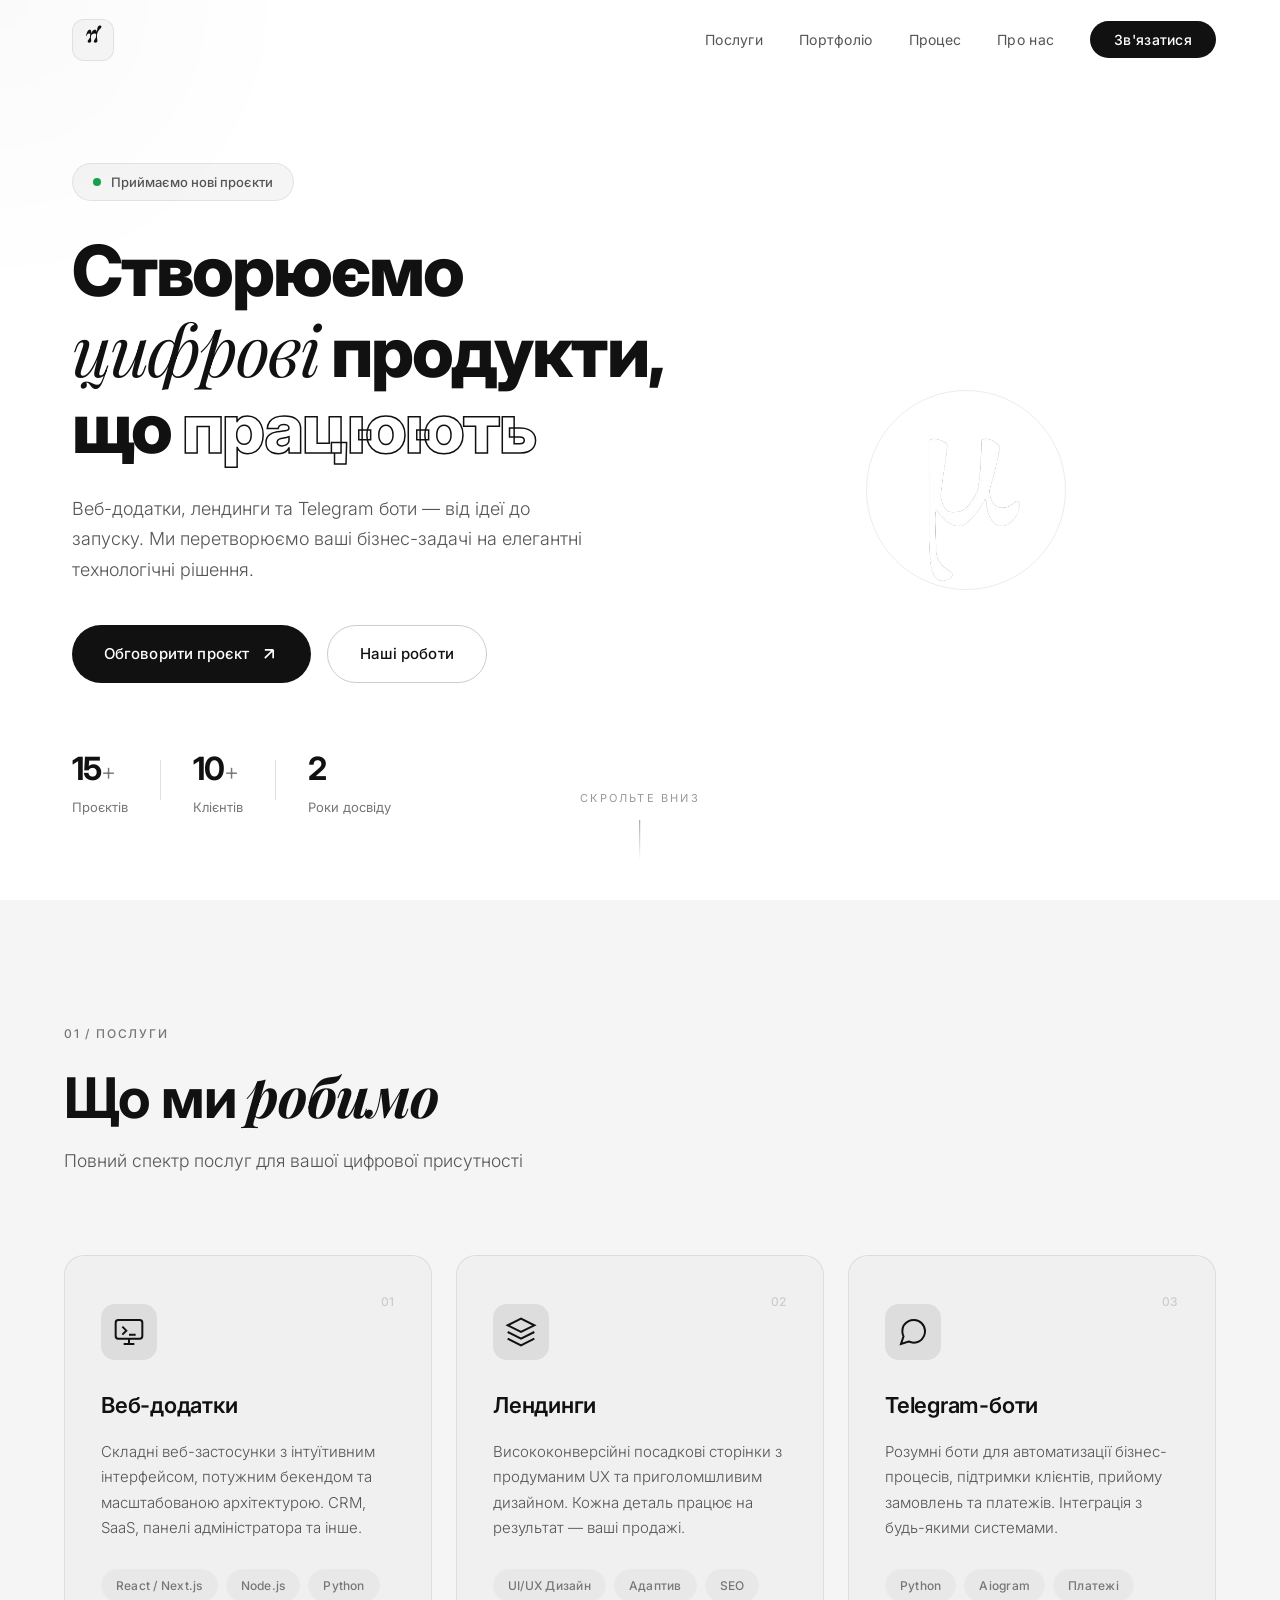
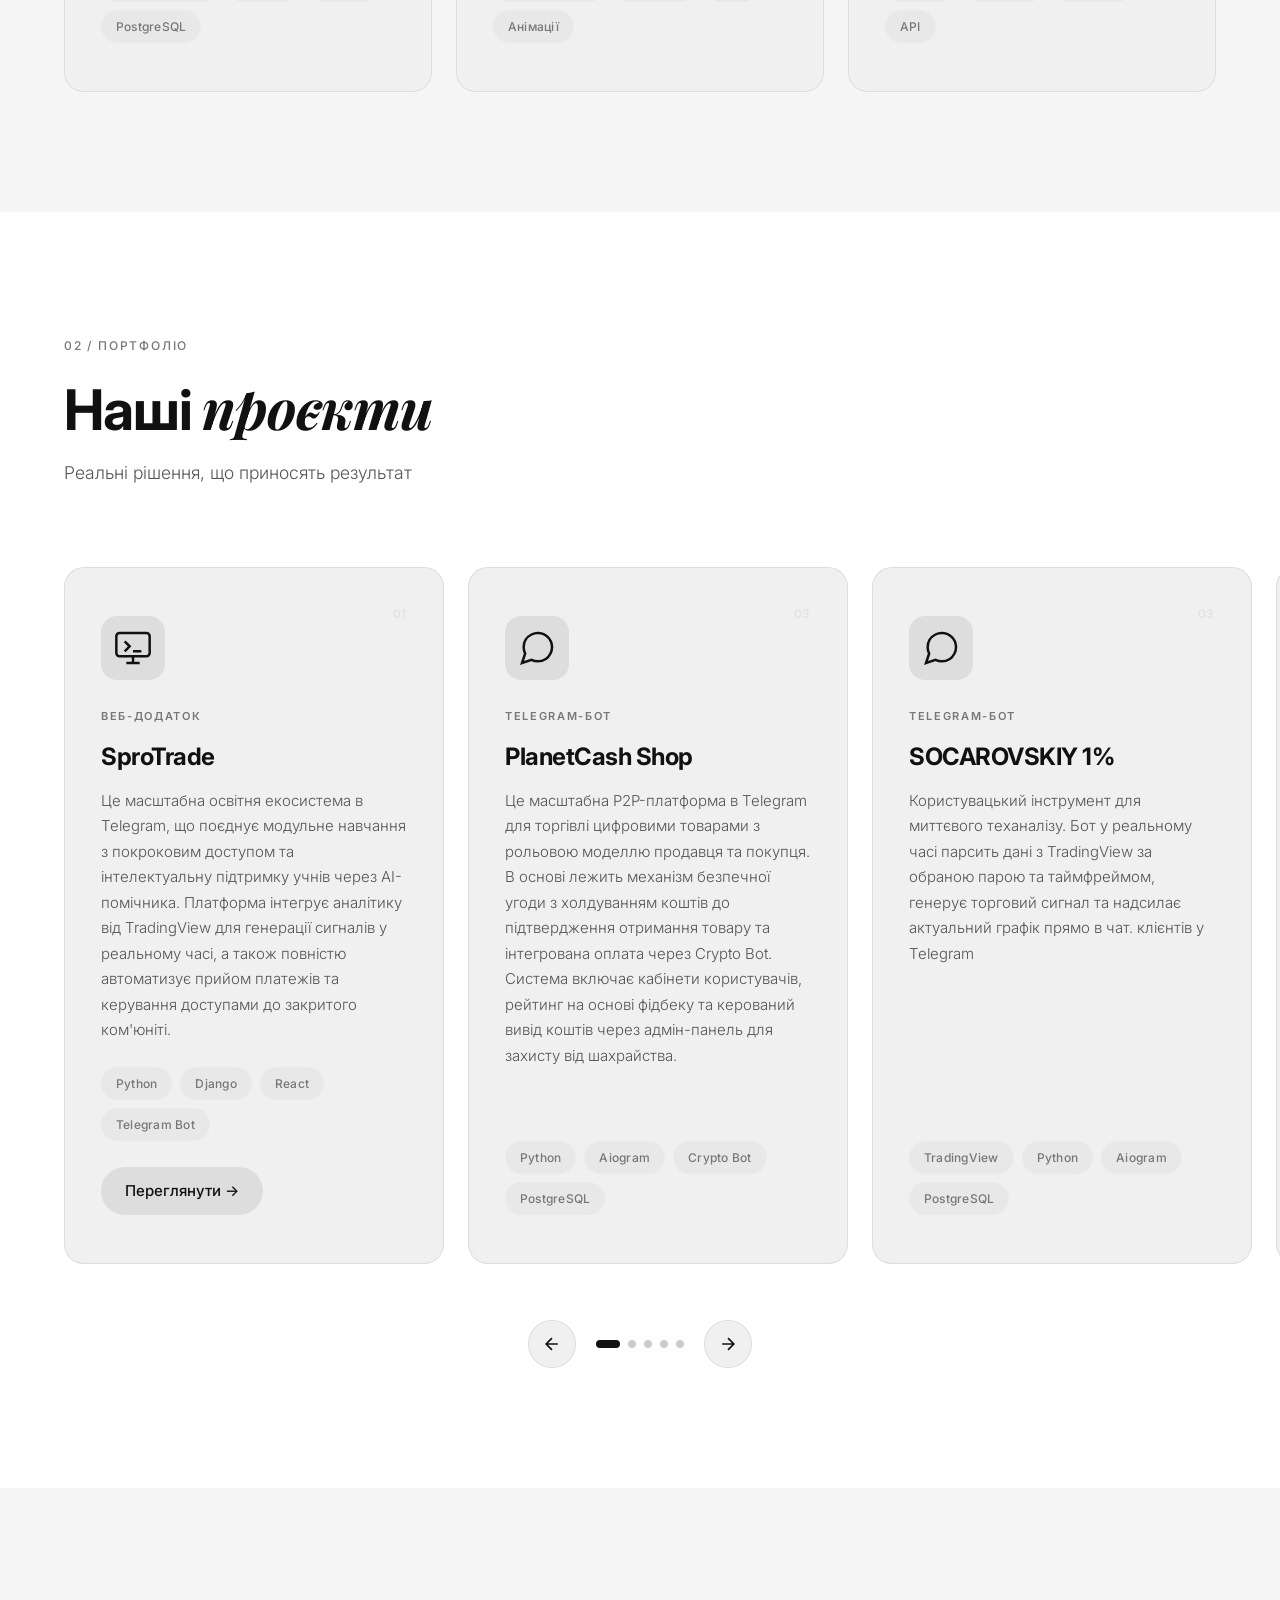
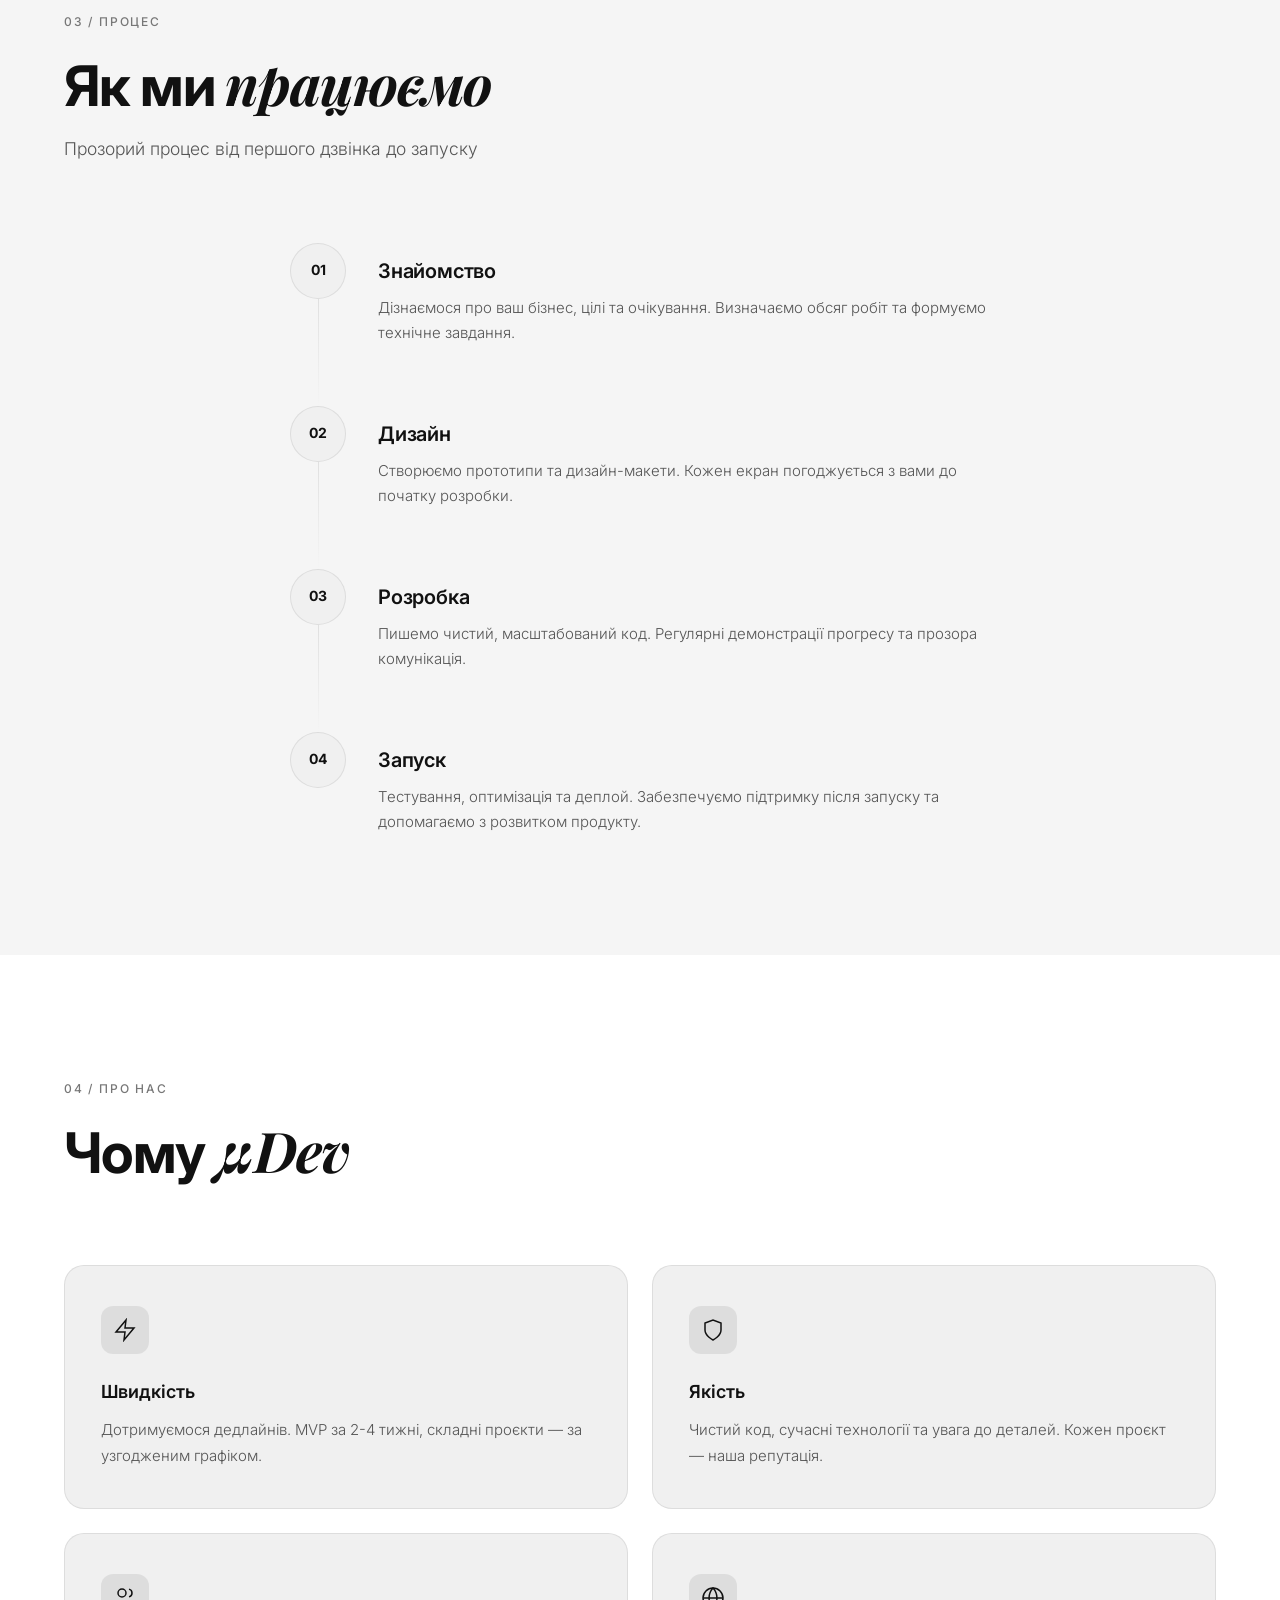
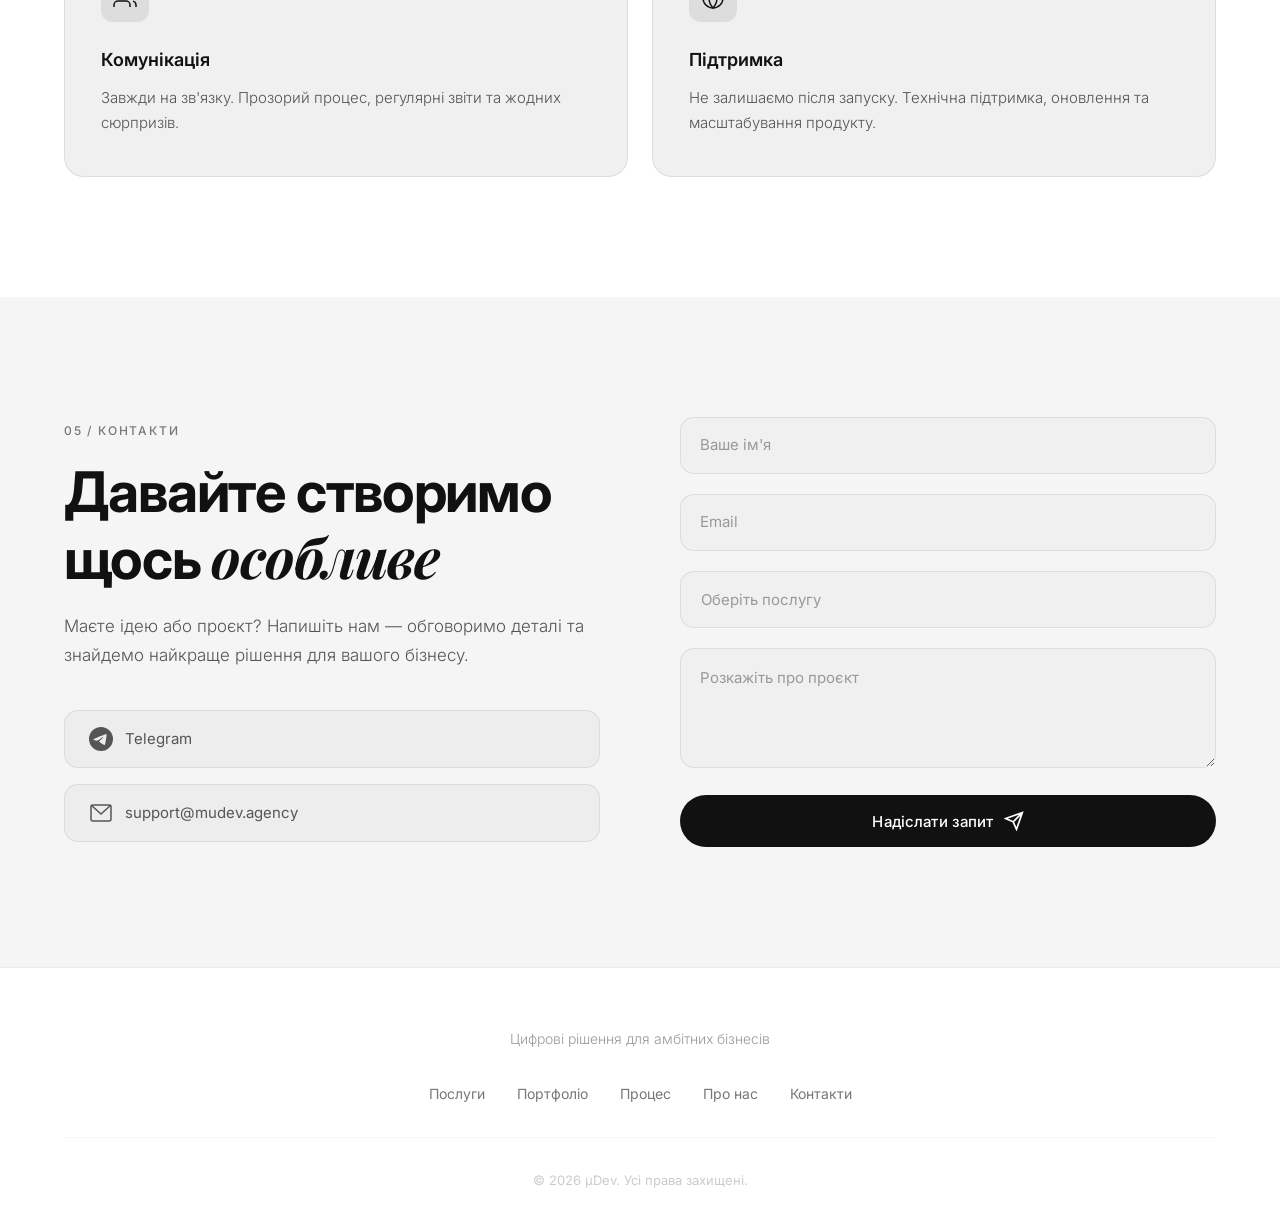
==== commit 1421040e: "added button to preview SproTrade portfolio" ====
--- a/index.html
+++ b/index.html
@@ -220,6 +220,9 @@
                             <li>React</li>
                             <li>Telegram Bot</li>
                         </ul>
+                        <br>
+                        <a href="https://sprotrade.mudev.agency" class="portfolio-slide__cta" rel="noopener">Переглянути
+                            →</a>
                         <span class="portfolio-slide__number">01</span>
                     </div>
                 </div>
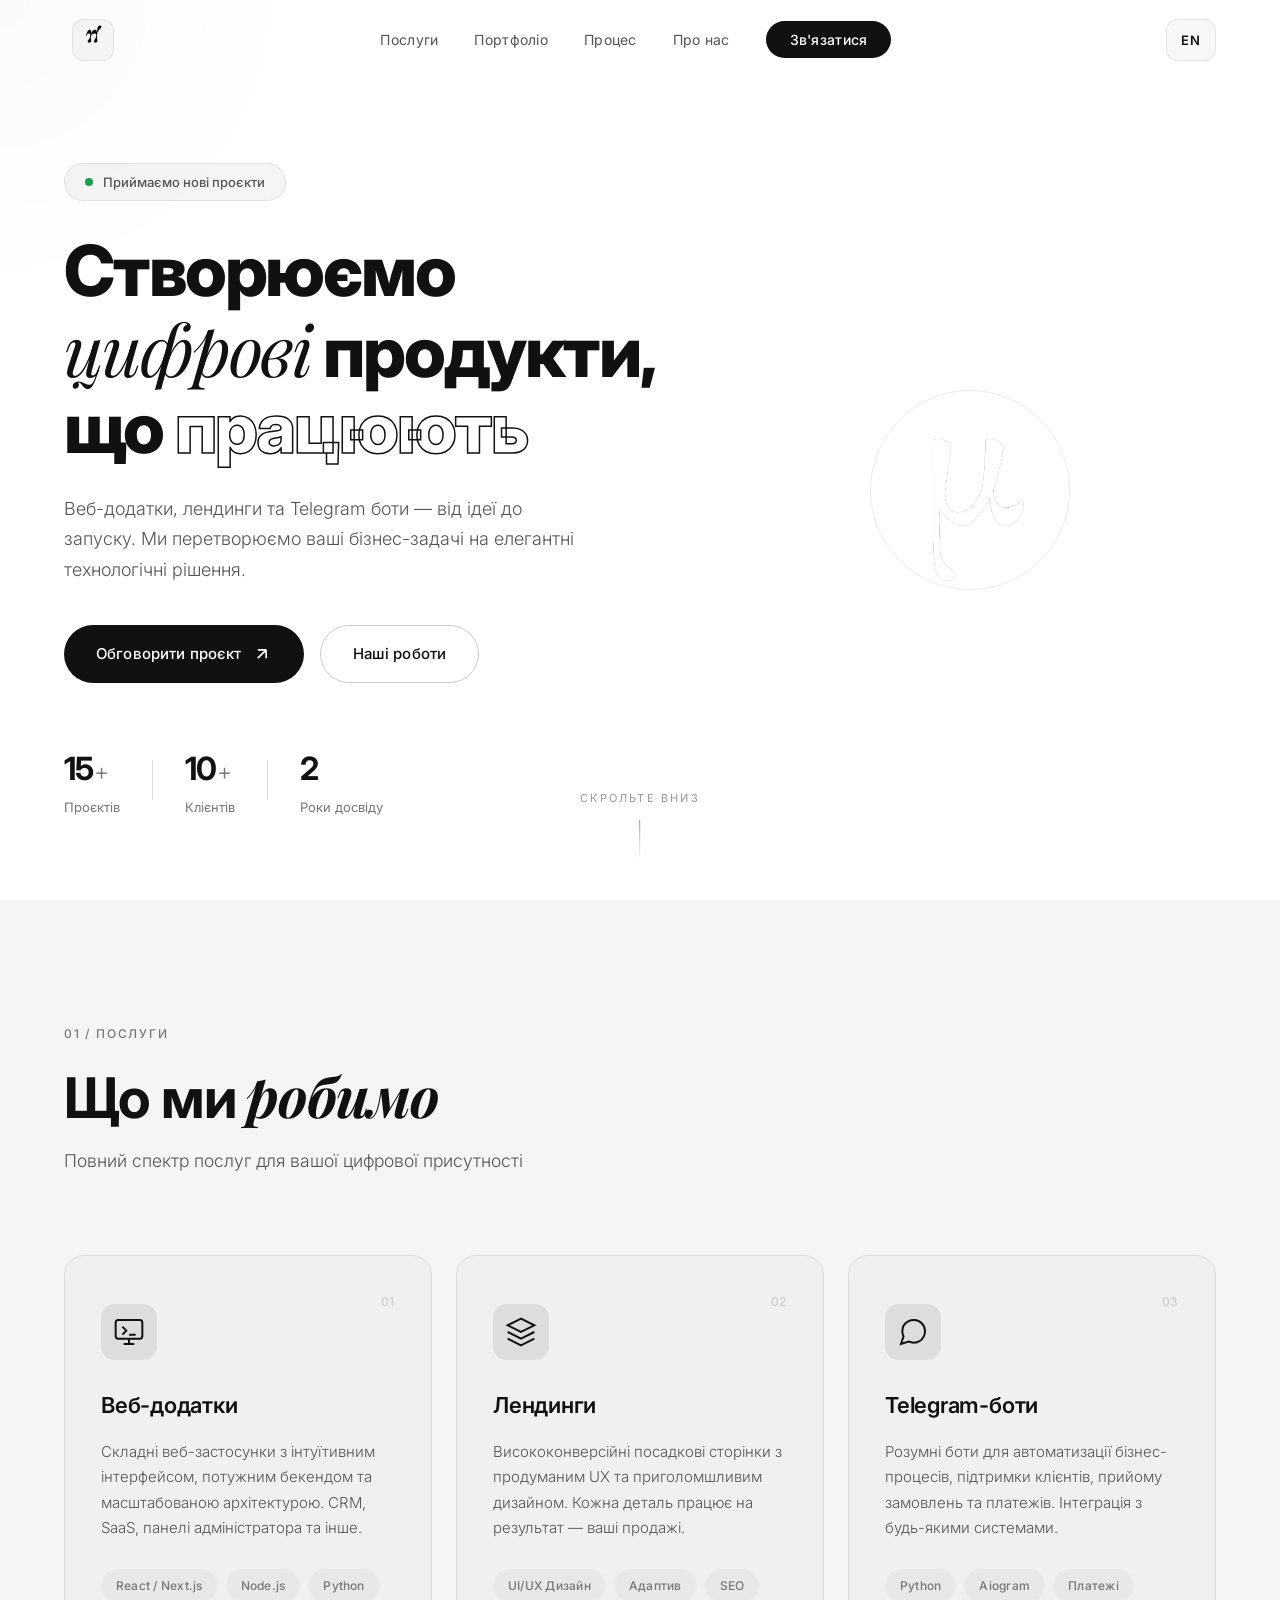
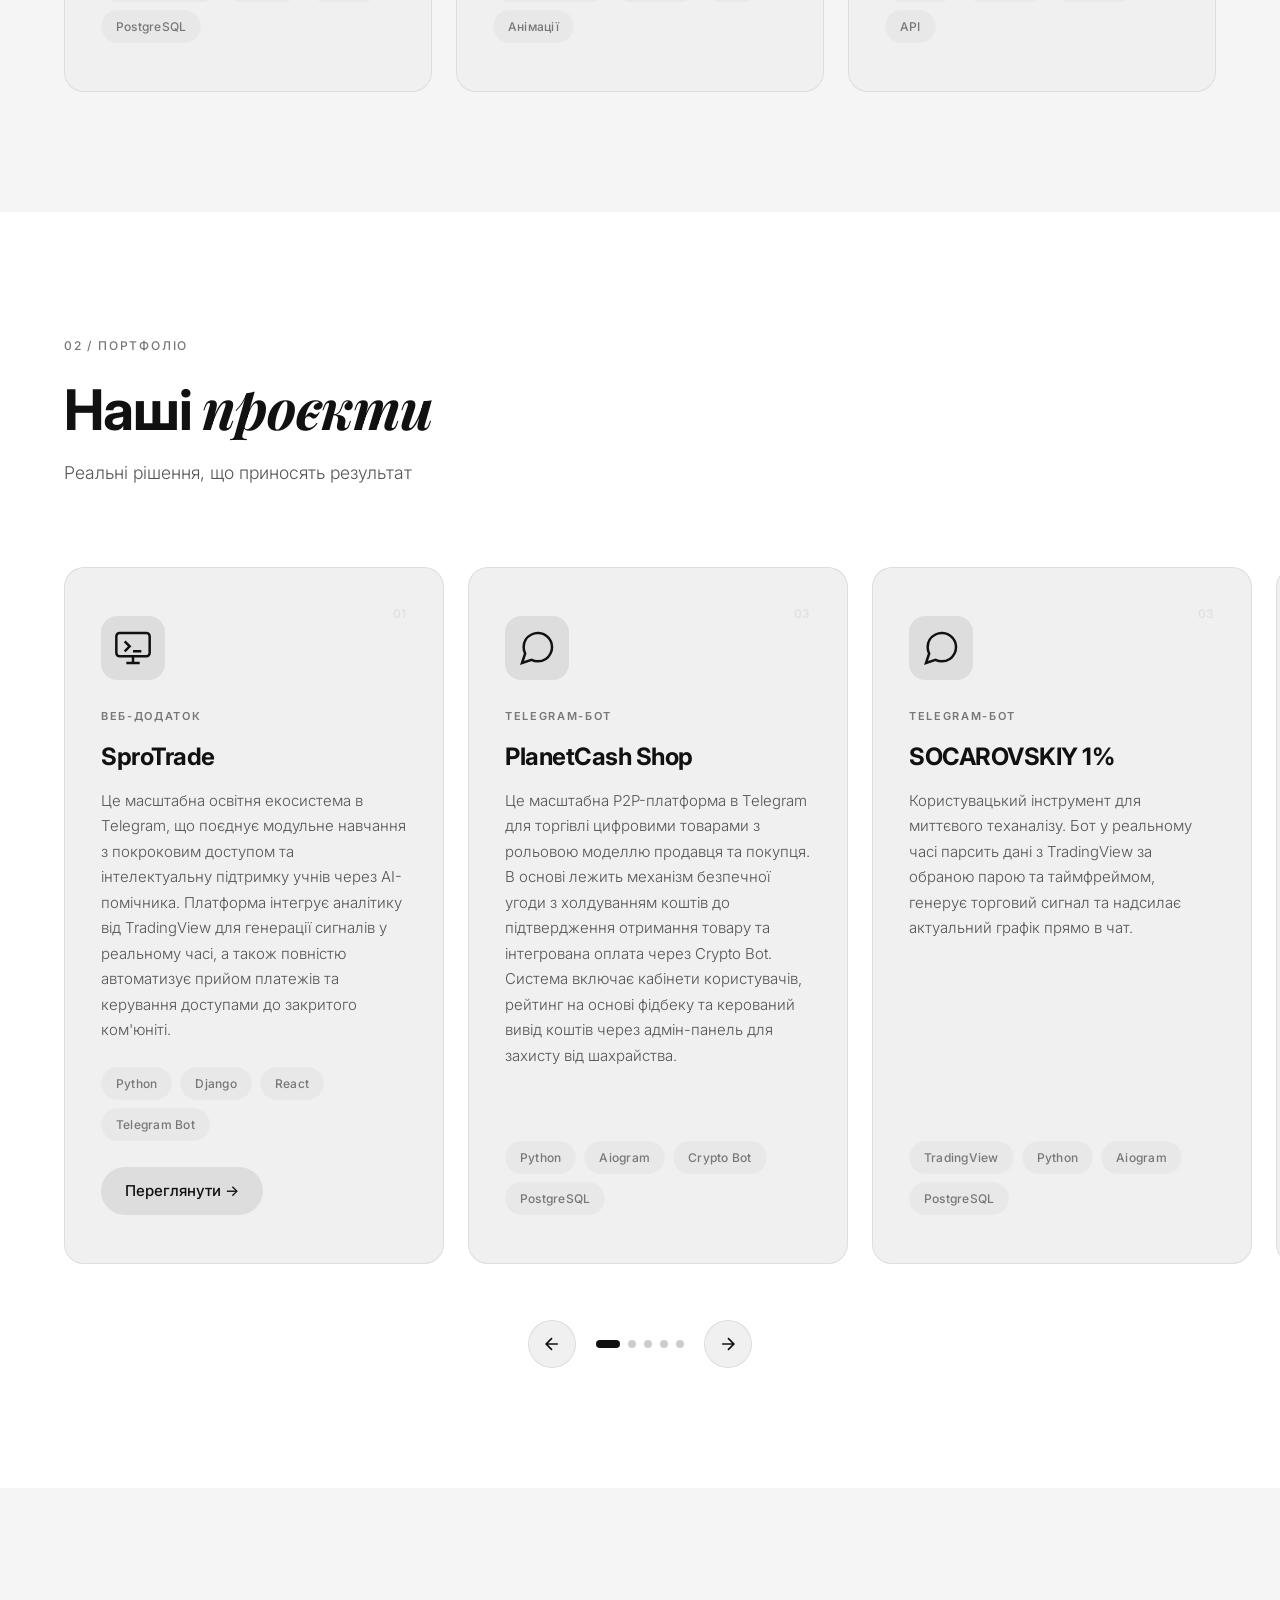
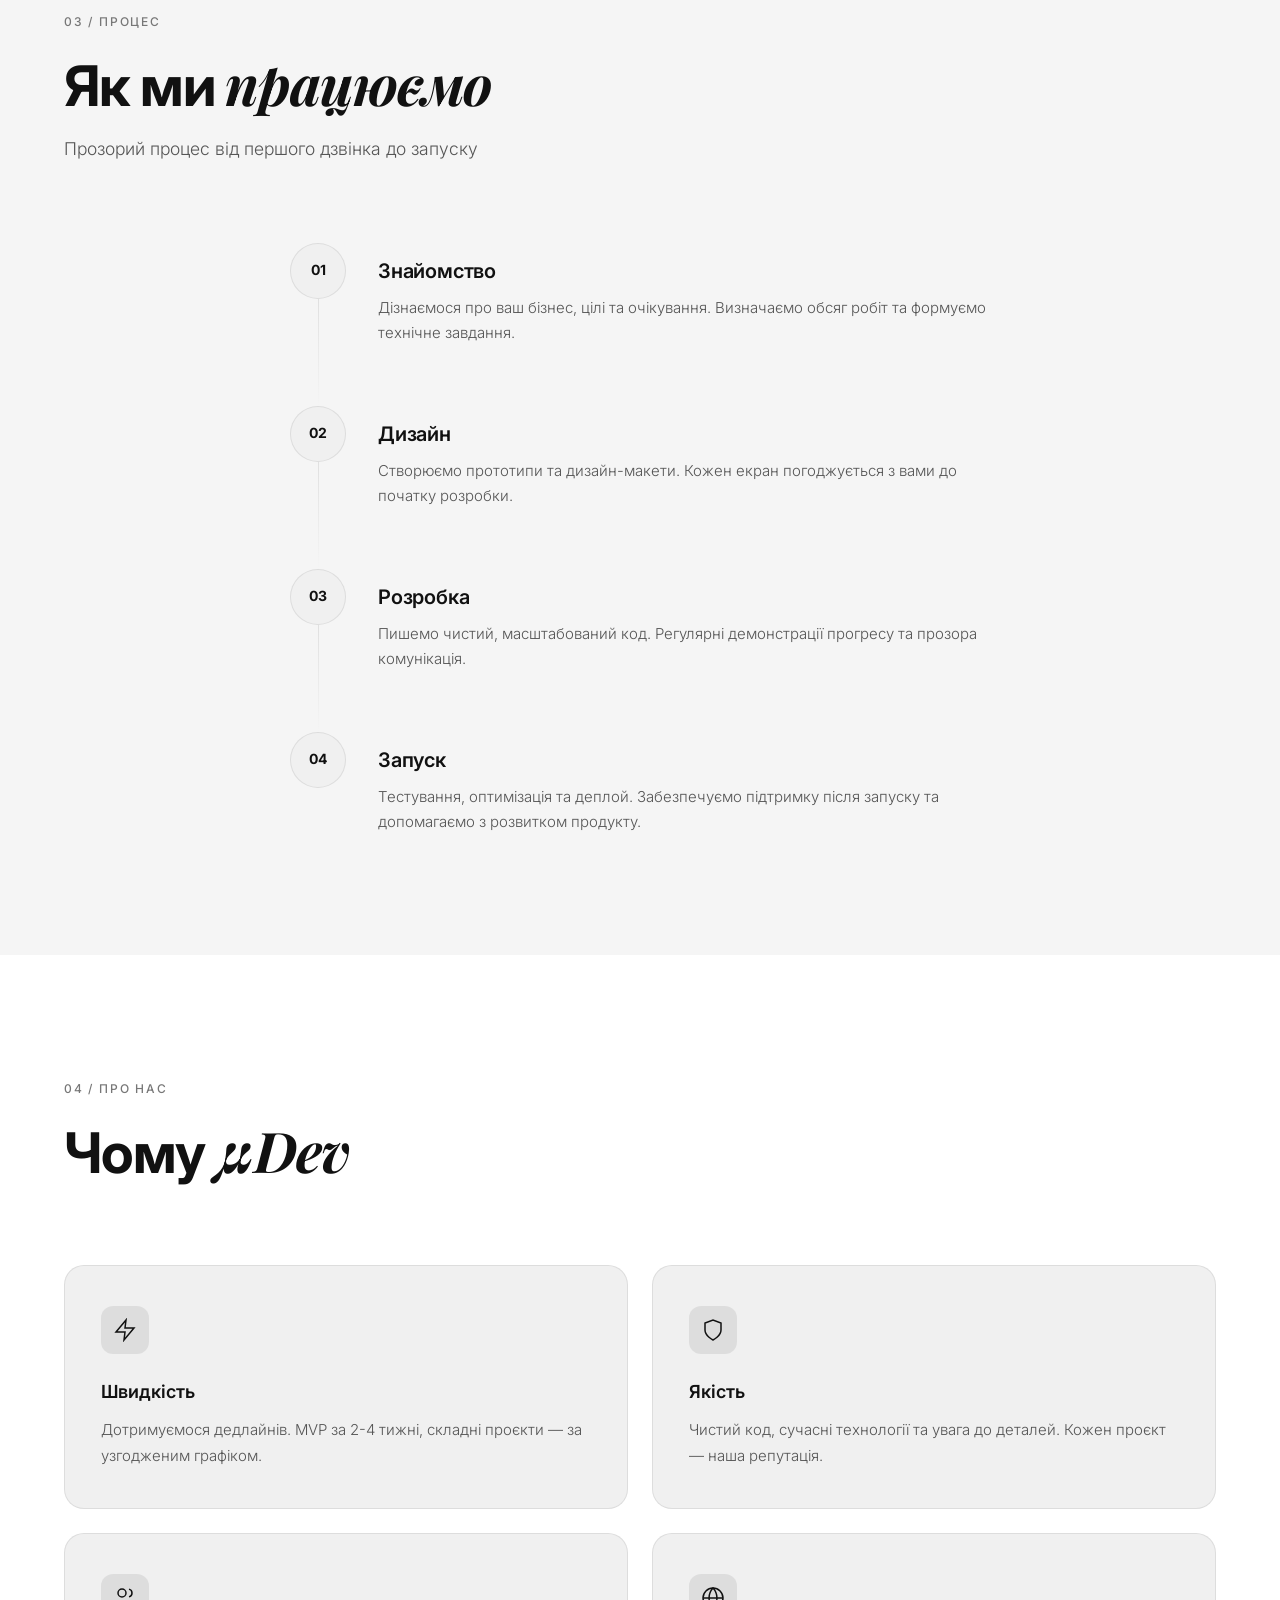
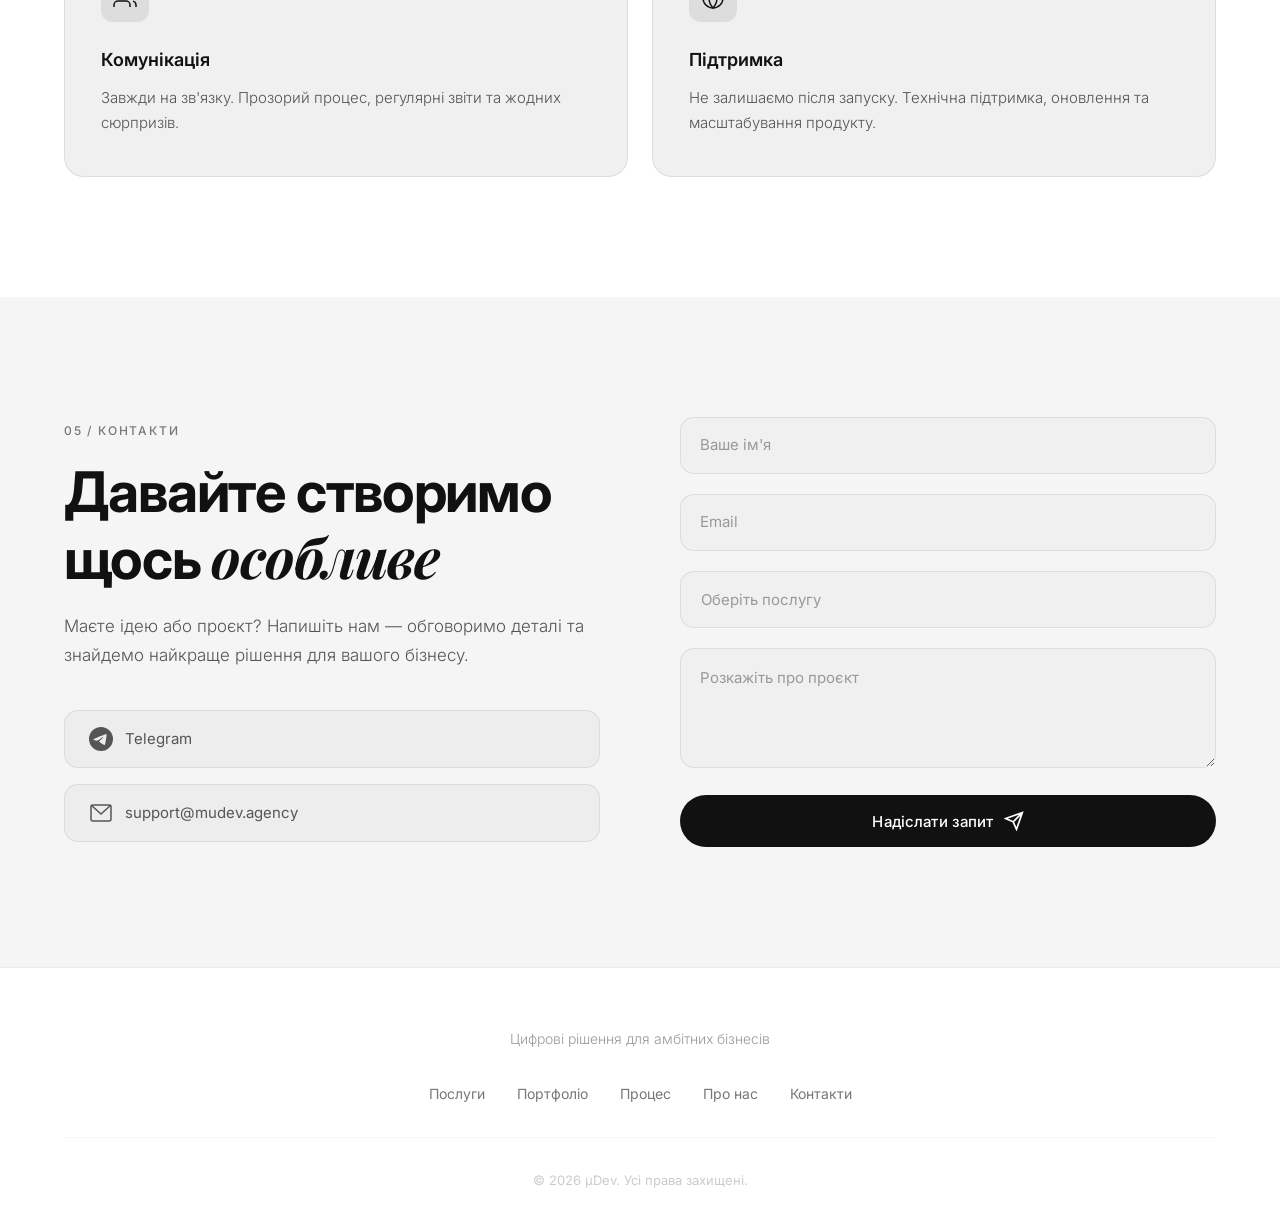
==== commit 866041c0: "chore: Update main page content and metadata" ====
--- a/index.html
+++ b/index.html
@@ -28,12 +28,15 @@
                 <span class="theme-toggle__mu">μ</span>
             </button>
             <ul class="nav__menu" id="navMenu">
-                <li><a href="#services" class="nav__link">Послуги</a></li>
-                <li><a href="#portfolio" class="nav__link">Портфоліо</a></li>
-                <li><a href="#process" class="nav__link">Процес</a></li>
-                <li><a href="#about" class="nav__link">Про нас</a></li>
-                <li><a href="#contact" class="nav__link nav__link--cta">Зв'язатися</a></li>
+                <li><a href="#services" class="nav__link" data-i18n="nav.services">Послуги</a></li>
+                <li><a href="#portfolio" class="nav__link" data-i18n="nav.portfolio">Портфоліо</a></li>
+                <li><a href="#process" class="nav__link" data-i18n="nav.process">Процес</a></li>
+                <li><a href="#about" class="nav__link" data-i18n="nav.about">Про нас</a></li>
+                <li><a href="#contact" class="nav__link nav__link--cta" data-i18n="nav.contact">Зв'язатися</a></li>
             </ul>
+            <button class="lang-toggle" id="langToggle" aria-label="Switch language">
+                <span class="lang-toggle__label">EN</span>
+            </button>
             <button class="nav__toggle" id="navToggle" aria-label="Toggle menu">
                 <span></span>
                 <span></span>
@@ -48,43 +51,43 @@
         <div class="hero__particles" id="particles"></div>
         <div class="container hero__container">
             <div class="hero__content">
-                <div class="hero__badge" data-animate="fade-up">
+                <div class="hero__badge" data-animate="fade-up" data-i18n="hero.badge">
                     <span class="hero__badge-dot"></span>
                     Приймаємо нові проєкти
                 </div>
-                <h1 class="hero__title" data-animate="fade-up" data-delay="100">
+                <h1 class="hero__title" data-animate="fade-up" data-delay="100" data-i18n="hero.title">
                     Створюємо<br>
                     <span class="hero__title-accent">цифрові</span> продукти,<br>
                     що <span class="hero__title-outline">працюють</span>
                 </h1>
-                <p class="hero__description" data-animate="fade-up" data-delay="200">
+                <p class="hero__description" data-animate="fade-up" data-delay="200" data-i18n="hero.description">
                     Веб-додатки, лендинги та Telegram боти — від ідеї до запуску.
                     Ми перетворюємо ваші бізнес-задачі на елегантні технологічні рішення.
                 </p>
                 <div class="hero__actions" data-animate="fade-up" data-delay="300">
-                    <a href="#contact" class="btn btn--primary">
+                    <a href="#contact" class="btn btn--primary" data-i18n="hero.cta.primary">
                         Обговорити проєкт
                         <svg width="20" height="20" viewBox="0 0 24 24" fill="none" stroke="currentColor"
                             stroke-width="2">
                             <path d="M7 17L17 7M17 7H7M17 7V17" />
                         </svg>
                     </a>
-                    <a href="#portfolio" class="btn btn--ghost">Наші роботи</a>
+                    <a href="#portfolio" class="btn btn--ghost" data-i18n="hero.cta.secondary">Наші роботи</a>
                 </div>
                 <div class="hero__stats" data-animate="fade-up" data-delay="400">
                     <div class="hero__stat">
                         <span class="hero__stat-number" data-count="15">0</span><span class="hero__stat-plus">+</span>
-                        <span class="hero__stat-label">Проєктів</span>
+                        <span class="hero__stat-label" data-i18n="hero.stat.projects">Проєктів</span>
                     </div>
                     <div class="hero__stat-divider"></div>
                     <div class="hero__stat">
                         <span class="hero__stat-number" data-count="10">0</span><span class="hero__stat-plus">+</span>
-                        <span class="hero__stat-label">Клієнтів</span>
+                        <span class="hero__stat-label" data-i18n="hero.stat.clients">Клієнтів</span>
                     </div>
                     <div class="hero__stat-divider"></div>
                     <div class="hero__stat">
                         <span class="hero__stat-number" data-count="2">0</span>
-                        <span class="hero__stat-label">Роки досвіду</span>
+                        <span class="hero__stat-label" data-i18n="hero.stat.years">Роки досвіду</span>
                     </div>
                 </div>
             </div>
@@ -98,7 +101,7 @@
             </div>
         </div>
         <div class="hero__scroll">
-            <span>Скрольте вниз</span>
+            <span data-i18n="hero.scroll">Скрольте вниз</span>
             <div class="hero__scroll-line"></div>
         </div>
     </section>
@@ -107,9 +110,9 @@
     <section class="services section" id="services">
         <div class="container">
             <div class="section__header" data-animate="fade-up">
-                <span class="section__tag">01 / Послуги</span>
-                <h2 class="section__title">Що ми <span class="text-accent">робимо</span></h2>
-                <p class="section__subtitle">Повний спектр послуг для вашої цифрової присутності</p>
+                <span class="section__tag" data-i18n="services.tag">01 / Послуги</span>
+                <h2 class="section__title" data-i18n="services.title">Що ми <span class="text-accent">робимо</span></h2>
+                <p class="section__subtitle" data-i18n="services.subtitle">Повний спектр послуг для вашої цифрової присутності</p>
             </div>
             <div class="services__grid">
                 <!-- Web Apps -->
@@ -123,8 +126,8 @@
                         </svg>
                     </div>
                     <span class="service-card__number">01</span>
-                    <h3 class="service-card__title">Веб-додатки</h3>
-                    <p class="service-card__text">
+                    <h3 class="service-card__title" data-i18n="services.webapp.title">Веб-додатки</h3>
+                    <p class="service-card__text" data-i18n="services.webapp.text">
                         Складні веб-застосунки з інтуїтивним інтерфейсом, потужним бекендом та масштабованою
                         архітектурою. CRM, SaaS, панелі адміністратора та інше.
                     </p>
@@ -146,16 +149,16 @@
                         </svg>
                     </div>
                     <span class="service-card__number">02</span>
-                    <h3 class="service-card__title">Лендинги</h3>
-                    <p class="service-card__text">
+                    <h3 class="service-card__title" data-i18n="services.landing.title">Лендинги</h3>
+                    <p class="service-card__text" data-i18n="services.landing.text">
                         Висококонверсійні посадкові сторінки з продуманим UX та приголомшливим дизайном. Кожна деталь
                         працює на результат — ваші продажі.
                     </p>
                     <ul class="service-card__tags">
-                        <li>UI/UX Дизайн</li>
-                        <li>Адаптив</li>
-                        <li>SEO</li>
-                        <li>Анімації</li>
+                        <li data-i18n="services.landing.tag1">UI/UX Дизайн</li>
+                        <li data-i18n="services.landing.tag2">Адаптив</li>
+                        <li data-i18n="services.landing.tag3">SEO</li>
+                        <li data-i18n="services.landing.tag4">Анімації</li>
                     </ul>
                 </div>
                 <!-- Telegram Bots -->
@@ -169,15 +172,15 @@
                         </svg>
                     </div>
                     <span class="service-card__number">03</span>
-                    <h3 class="service-card__title">Telegram-боти</h3>
-                    <p class="service-card__text">
+                    <h3 class="service-card__title" data-i18n="services.bot.title">Telegram-боти</h3>
+                    <p class="service-card__text" data-i18n="services.bot.text">
                         Розумні боти для автоматизації бізнес-процесів, підтримки клієнтів, прийому замовлень та
                         платежів. Інтеграція з будь-якими системами.
                     </p>
                     <ul class="service-card__tags">
                         <li>Python</li>
                         <li>Aiogram</li>
-                        <li>Платежі</li>
+                        <li data-i18n="services.bot.tag3">Платежі</li>
                         <li>API</li>
                     </ul>
                 </div>
@@ -189,9 +192,9 @@
     <section class="portfolio section" id="portfolio">
         <div class="container">
             <div class="section__header" data-animate="fade-up">
-                <span class="section__tag">02 / Портфоліо</span>
-                <h2 class="section__title">Наші <span class="text-accent">проєкти</span></h2>
-                <p class="section__subtitle">Реальні рішення, що приносять результат</p>
+                <span class="section__tag" data-i18n="portfolio.tag">02 / Портфоліо</span>
+                <h2 class="section__title" data-i18n="portfolio.title">Наші <span class="text-accent">проєкти</span></h2>
+                <p class="section__subtitle" data-i18n="portfolio.subtitle">Реальні рішення, що приносять результат</p>
             </div>
         </div>
         <div class="portfolio__carousel" data-animate="fade-up" data-delay="100">
@@ -207,9 +210,9 @@
                                 <path d="M7 8l3 3-3 3M12 14h5" />
                             </svg>
                         </div>
-                        <span class="portfolio-slide__category">Веб-додаток</span>
+                        <span class="portfolio-slide__category" data-i18n="portfolio.card1.category">Веб-додаток</span>
                         <h3 class="portfolio-slide__title">SproTrade</h3>
-                        <p class="portfolio-slide__desc">Це масштабна освітня екосистема в Telegram, що поєднує модульне
+                        <p class="portfolio-slide__desc" data-i18n="portfolio.card1.desc">Це масштабна освітня екосистема в Telegram, що поєднує модульне
                             навчання з покроковим доступом та інтелектуальну підтримку учнів через AI-помічника.
                             Платформа інтегрує аналітику від TradingView для генерації сигналів у реальному часі, а
                             також повністю автоматизує прийом платежів та керування доступами до закритого ком'юніті.
@@ -221,7 +224,7 @@
                             <li>Telegram Bot</li>
                         </ul>
                         <br>
-                        <a href="https://sprotrade.mudev.agency" class="portfolio-slide__cta" rel="noopener">Переглянути
+                        <a href="https://sprotrade.mudev.agency" class="portfolio-slide__cta" rel="noopener" data-i18n="portfolio.card1.cta">Переглянути
                             →</a>
                         <span class="portfolio-slide__number">01</span>
                     </div>
@@ -237,9 +240,9 @@
                                 <path d="M9 10h.01M12 10h.01M15 10h.01" />
                             </svg>
                         </div>
-                        <span class="portfolio-slide__category">Telegram-бот</span>
+                        <span class="portfolio-slide__category" data-i18n="portfolio.card2.category">Telegram-бот</span>
                         <h3 class="portfolio-slide__title">PlanetCash Shop</h3>
-                        <p class="portfolio-slide__desc">Це масштабна P2P-платформа в Telegram для торгівлі цифровими
+                        <p class="portfolio-slide__desc" data-i18n="portfolio.card2.desc">Це масштабна P2P-платформа в Telegram для торгівлі цифровими
                             товарами з рольовою моделлю продавця та покупця. В основі лежить механізм безпечної угоди з
                             холдуванням коштів до підтвердження отримання товару та інтегрована оплата через Crypto Bot.
                             Система включає кабінети користувачів, рейтинг на основі фідбеку та керований вивід коштів
@@ -265,12 +268,11 @@
                                 <path d="M9 10h.01M12 10h.01M15 10h.01" />
                             </svg>
                         </div>
-                        <span class="portfolio-slide__category">Telegram-бот</span>
+                        <span class="portfolio-slide__category" data-i18n="portfolio.card3.category">Telegram-бот</span>
                         <h3 class="portfolio-slide__title">SOCAROVSKIY 1%</h3>
-                        <p class="portfolio-slide__desc">Користувацький інструмент для миттєвого теханалізу. Бот у
+                        <p class="portfolio-slide__desc" data-i18n="portfolio.card3.desc">Користувацький інструмент для миттєвого теханалізу. Бот у
                             реальному часі парсить дані з TradingView за обраною парою та таймфреймом, генерує торговий
-                            сигнал та надсилає актуальний графік прямо в чат.
-                            клієнтів у Telegram</p>
+                            сигнал та надсилає актуальний графік прямо в чат.</p>
                         <ul class="portfolio-slide__stack">
                             <li>TradingView</li>
                             <li>Python</li>
@@ -291,9 +293,9 @@
                                 <path d="M9 10h.01M12 10h.01M15 10h.01" />
                             </svg>
                         </div>
-                        <span class="portfolio-slide__category">Telegram-бот</span>
+                        <span class="portfolio-slide__category" data-i18n="portfolio.card4.category">Telegram-бот</span>
                         <h3 class="portfolio-slide__title">Smart Messenger Automator</h3>
-                        <p class="portfolio-slide__desc">Персональний асистент для масових розсилок у Telegram. Бот
+                        <p class="portfolio-slide__desc" data-i18n="portfolio.card4.desc">Персональний асистент для масових розсилок у Telegram. Бот
                             автоматизує рутинну відправку контенту (текст, медіа, Video Notes, Voice) у вибрані групи
                             чатів, зберігаючи персоналізований підхід та економлячи час користувача.
                         </p>
@@ -317,11 +319,11 @@
                                     d="M2 12h20M12 2a15.3 15.3 0 014 10 15.3 15.3 0 01-4 10 15.3 15.3 0 01-4-10 15.3 15.3 0 014-10z" />
                             </svg>
                         </div>
-                        <span class="portfolio-slide__category">Веб-додаток</span>
-                        <h3 class="portfolio-slide__title">Ваш проєкт?</h3>
-                        <p class="portfolio-slide__desc">Маєте ідею? Ми допоможемо реалізувати її від концепції до
+                        <span class="portfolio-slide__category" data-i18n="portfolio.card5.category">Веб-додаток</span>
+                        <h3 class="portfolio-slide__title" data-i18n="portfolio.card5.title">Ваш проєкт?</h3>
+                        <p class="portfolio-slide__desc" data-i18n="portfolio.card5.desc">Маєте ідею? Ми допоможемо реалізувати її від концепції до
                             запуску</p>
-                        <a href="#contact" class="portfolio-slide__cta">Обговорити →</a>
+                        <a href="#contact" class="portfolio-slide__cta" data-i18n="portfolio.card5.cta">Обговорити →</a>
                         <span class="portfolio-slide__number">04</span>
                     </div>
                 </div>
@@ -348,16 +350,16 @@
     <section class="process section" id="process">
         <div class="container">
             <div class="section__header" data-animate="fade-up">
-                <span class="section__tag">03 / Процес</span>
-                <h2 class="section__title">Як ми <span class="text-accent">працюємо</span></h2>
-                <p class="section__subtitle">Прозорий процес від першого дзвінка до запуску</p>
+                <span class="section__tag" data-i18n="process.tag">03 / Процес</span>
+                <h2 class="section__title" data-i18n="process.title">Як ми <span class="text-accent">працюємо</span></h2>
+                <p class="section__subtitle" data-i18n="process.subtitle">Прозорий процес від першого дзвінка до запуску</p>
             </div>
             <div class="process__timeline">
                 <div class="process__step" data-animate="fade-up" data-delay="100">
                     <div class="process__step-number">01</div>
                     <div class="process__step-content">
-                        <h3 class="process__step-title">Знайомство</h3>
-                        <p class="process__step-text">Дізнаємося про ваш бізнес, цілі та очікування. Визначаємо обсяг
+                        <h3 class="process__step-title" data-i18n="process.step1.title">Знайомство</h3>
+                        <p class="process__step-text" data-i18n="process.step1.text">Дізнаємося про ваш бізнес, цілі та очікування. Визначаємо обсяг
                             робіт та формуємо технічне завдання.</p>
                     </div>
                     <div class="process__step-line"></div>
@@ -365,8 +367,8 @@
                 <div class="process__step" data-animate="fade-up" data-delay="200">
                     <div class="process__step-number">02</div>
                     <div class="process__step-content">
-                        <h3 class="process__step-title">Дизайн</h3>
-                        <p class="process__step-text">Створюємо прототипи та дизайн-макети. Кожен екран погоджується з
+                        <h3 class="process__step-title" data-i18n="process.step2.title">Дизайн</h3>
+                        <p class="process__step-text" data-i18n="process.step2.text">Створюємо прототипи та дизайн-макети. Кожен екран погоджується з
                             вами до початку розробки.</p>
                     </div>
                     <div class="process__step-line"></div>
@@ -374,8 +376,8 @@
                 <div class="process__step" data-animate="fade-up" data-delay="300">
                     <div class="process__step-number">03</div>
                     <div class="process__step-content">
-                        <h3 class="process__step-title">Розробка</h3>
-                        <p class="process__step-text">Пишемо чистий, масштабований код. Регулярні демонстрації прогресу
+                        <h3 class="process__step-title" data-i18n="process.step3.title">Розробка</h3>
+                        <p class="process__step-text" data-i18n="process.step3.text">Пишемо чистий, масштабований код. Регулярні демонстрації прогресу
                             та прозора комунікація.</p>
                     </div>
                     <div class="process__step-line"></div>
@@ -383,8 +385,8 @@
                 <div class="process__step" data-animate="fade-up" data-delay="400">
                     <div class="process__step-number">04</div>
                     <div class="process__step-content">
-                        <h3 class="process__step-title">Запуск</h3>
-                        <p class="process__step-text">Тестування, оптимізація та деплой. Забезпечуємо підтримку після
+                        <h3 class="process__step-title" data-i18n="process.step4.title">Запуск</h3>
+                        <p class="process__step-text" data-i18n="process.step4.text">Тестування, оптимізація та деплой. Забезпечуємо підтримку після
                             запуску та допомагаємо з розвитком продукту.</p>
                     </div>
                 </div>
@@ -396,8 +398,8 @@
     <section class="about section" id="about">
         <div class="container">
             <div class="section__header" data-animate="fade-up">
-                <span class="section__tag">04 / Про нас</span>
-                <h2 class="section__title">Чому <span class="text-accent">μDev</span></h2>
+                <span class="section__tag" data-i18n="about.tag">04 / Про нас</span>
+                <h2 class="section__title" data-i18n="about.title">Чому <span class="text-accent">μDev</span></h2>
             </div>
             <div class="about__grid">
                 <div class="about__feature" data-animate="fade-up" data-delay="100">
@@ -407,8 +409,8 @@
                             <path d="M13 2L3 14h9l-1 8 10-12h-9l1-8z" />
                         </svg>
                     </div>
-                    <h3 class="about__feature-title">Швидкість</h3>
-                    <p class="about__feature-text">Дотримуємося дедлайнів. MVP за 2-4 тижні, складні проєкти — за
+                    <h3 class="about__feature-title" data-i18n="about.speed.title">Швидкість</h3>
+                    <p class="about__feature-text" data-i18n="about.speed.text">Дотримуємося дедлайнів. MVP за 2-4 тижні, складні проєкти — за
                         узгодженим графіком.</p>
                 </div>
                 <div class="about__feature" data-animate="fade-up" data-delay="200">
@@ -418,8 +420,8 @@
                             <path d="M12 22s8-4 8-10V5l-8-3-8 3v7c0 6 8 10 8 10z" />
                         </svg>
                     </div>
-                    <h3 class="about__feature-title">Якість</h3>
-                    <p class="about__feature-text">Чистий код, сучасні технології та увага до деталей. Кожен проєкт —
+                    <h3 class="about__feature-title" data-i18n="about.quality.title">Якість</h3>
+                    <p class="about__feature-text" data-i18n="about.quality.text">Чистий код, сучасні технології та увага до деталей. Кожен проєкт —
                         наша репутація.</p>
                 </div>
                 <div class="about__feature" data-animate="fade-up" data-delay="300">
@@ -431,8 +433,8 @@
                             <path d="M23 21v-2a4 4 0 00-3-3.87M16 3.13a4 4 0 010 7.75" />
                         </svg>
                     </div>
-                    <h3 class="about__feature-title">Комунікація</h3>
-                    <p class="about__feature-text">Завжди на зв'язку. Прозорий процес, регулярні звіти та жодних
+                    <h3 class="about__feature-title" data-i18n="about.communication.title">Комунікація</h3>
+                    <p class="about__feature-text" data-i18n="about.communication.text">Завжди на зв'язку. Прозорий процес, регулярні звіти та жодних
                         сюрпризів.</p>
                 </div>
                 <div class="about__feature" data-animate="fade-up" data-delay="400">
@@ -444,8 +446,8 @@
                                 d="M2 12h20M12 2a15.3 15.3 0 014 10 15.3 15.3 0 01-4 10 15.3 15.3 0 01-4-10 15.3 15.3 0 014-10z" />
                         </svg>
                     </div>
-                    <h3 class="about__feature-title">Підтримка</h3>
-                    <p class="about__feature-text">Не залишаємо після запуску. Технічна підтримка, оновлення та
+                    <h3 class="about__feature-title" data-i18n="about.support.title">Підтримка</h3>
+                    <p class="about__feature-text" data-i18n="about.support.text">Не залишаємо після запуску. Технічна підтримка, оновлення та
                         масштабування продукту.</p>
                 </div>
             </div>
@@ -457,9 +459,9 @@
         <div class="container">
             <div class="contact__wrapper">
                 <div class="contact__info" data-animate="fade-up">
-                    <span class="section__tag">05 / Контакти</span>
-                    <h2 class="section__title">Давайте створимо<br>щось <span class="text-accent">особливе</span></h2>
-                    <p class="contact__description">
+                    <span class="section__tag" data-i18n="contact.tag">05 / Контакти</span>
+                    <h2 class="section__title" data-i18n="contact.title">Давайте створимо<br>щось <span class="text-accent">особливе</span></h2>
+                    <p class="contact__description" data-i18n="contact.description">
                         Маєте ідею або проєкт? Напишіть нам — обговоримо деталі та знайдемо найкраще рішення для вашого
                         бізнесу.
                     </p>
@@ -484,26 +486,26 @@
                 <form class="contact__form" data-animate="fade-up" data-delay="200" id="contactForm">
                     <div class="form__group">
                         <input type="text" id="name" class="form__input" placeholder=" " required>
-                        <label for="name" class="form__label">Ваше ім'я</label>
+                        <label for="name" class="form__label" data-i18n="contact.form.name">Ваше ім'я</label>
                     </div>
                     <div class="form__group">
                         <input type="email" id="email" class="form__input" placeholder=" " required>
-                        <label for="email" class="form__label">Email</label>
+                        <label for="email" class="form__label" data-i18n="contact.form.email">Email</label>
                     </div>
                     <div class="form__group">
                         <select id="service" class="form__input form__select" required>
-                            <option value="" disabled selected>Оберіть послугу</option>
-                            <option value="webapp">Веб-додаток</option>
-                            <option value="landing">Лендинг</option>
-                            <option value="bot">Telegram-бот</option>
-                            <option value="other">Інше</option>
+                            <option value="" disabled selected data-i18n="contact.form.service.placeholder">Оберіть послугу</option>
+                            <option value="webapp" data-i18n="contact.form.service.webapp">Веб-додаток</option>
+                            <option value="landing" data-i18n="contact.form.service.landing">Лендинг</option>
+                            <option value="bot" data-i18n="contact.form.service.bot">Telegram-бот</option>
+                            <option value="other" data-i18n="contact.form.service.other">Інше</option>
                         </select>
                     </div>
                     <div class="form__group">
                         <textarea id="message" class="form__input form__textarea" placeholder=" " rows="4"></textarea>
-                        <label for="message" class="form__label">Розкажіть про проєкт</label>
-                    </div>
-                    <button type="submit" class="btn btn--primary btn--full">
+                        <label for="message" class="form__label" data-i18n="contact.form.message">Розкажіть про проєкт</label>
+                    </div>
+                    <button type="submit" class="btn btn--primary btn--full" data-i18n="contact.form.submit">
                         Надіслати запит
                         <svg width="20" height="20" viewBox="0 0 24 24" fill="none" stroke="currentColor"
                             stroke-width="2">
@@ -520,21 +522,22 @@
         <div class="container footer__container">
             <div class="footer__brand">
 
-                <p class="footer__text">Цифрові рішення для амбітних бізнесів</p>
+                <p class="footer__text" data-i18n="footer.tagline">Цифрові рішення для амбітних бізнесів</p>
             </div>
             <div class="footer__links">
-                <a href="#services">Послуги</a>
-                <a href="#portfolio">Портфоліо</a>
-                <a href="#process">Процес</a>
-                <a href="#about">Про нас</a>
-                <a href="#contact">Контакти</a>
+                <a href="#services" data-i18n="footer.services">Послуги</a>
+                <a href="#portfolio" data-i18n="footer.portfolio">Портфоліо</a>
+                <a href="#process" data-i18n="footer.process">Процес</a>
+                <a href="#about" data-i18n="footer.about">Про нас</a>
+                <a href="#contact" data-i18n="footer.contact">Контакти</a>
             </div>
             <div class="footer__bottom">
-                <p>&copy; 2026 μDev. Усі права захищені.</p>
+                <p data-i18n="footer.copy">&copy; 2026 μDev. Усі права захищені.</p>
             </div>
         </div>
     </footer>
 
+    <script src="i18n.js"></script>
     <script src="script.js"></script>
 </body>
 
--- a/styles.css
+++ b/styles.css
@@ -148,6 +148,42 @@
     transform: rotate(180deg);
 }
 
+/* ---------- Language Toggle Button ---------- */
+.lang-toggle {
+    position: relative;
+    display: flex;
+    align-items: center;
+    justify-content: center;
+    height: 42px;
+    padding: 0 14px;
+    background: var(--white-ghost);
+    border: 1px solid var(--white-subtle);
+    border-radius: 12px;
+    cursor: pointer;
+    transition: all var(--transition-fast);
+    margin-left: 8px;
+    overflow: hidden;
+}
+
+.lang-toggle:hover {
+    background: var(--white-subtle);
+    border-color: rgba(255, 255, 255, 0.2);
+    transform: scale(1.05);
+}
+
+[data-theme="light"] .lang-toggle:hover {
+    border-color: rgba(0, 0, 0, 0.15);
+}
+
+.lang-toggle__label {
+    font-family: var(--font-primary);
+    font-size: 0.8125rem;
+    font-weight: 600;
+    color: var(--white);
+    letter-spacing: 0.08em;
+    user-select: none;
+}
+
 /* ---------- Theme Wave Transition ---------- */
 .theme-wave {
     position: fixed;
@@ -459,6 +495,7 @@
     align-items: center;
     position: relative;
     z-index: 2;
+    width: 100%;
 }
 
 .hero__badge {
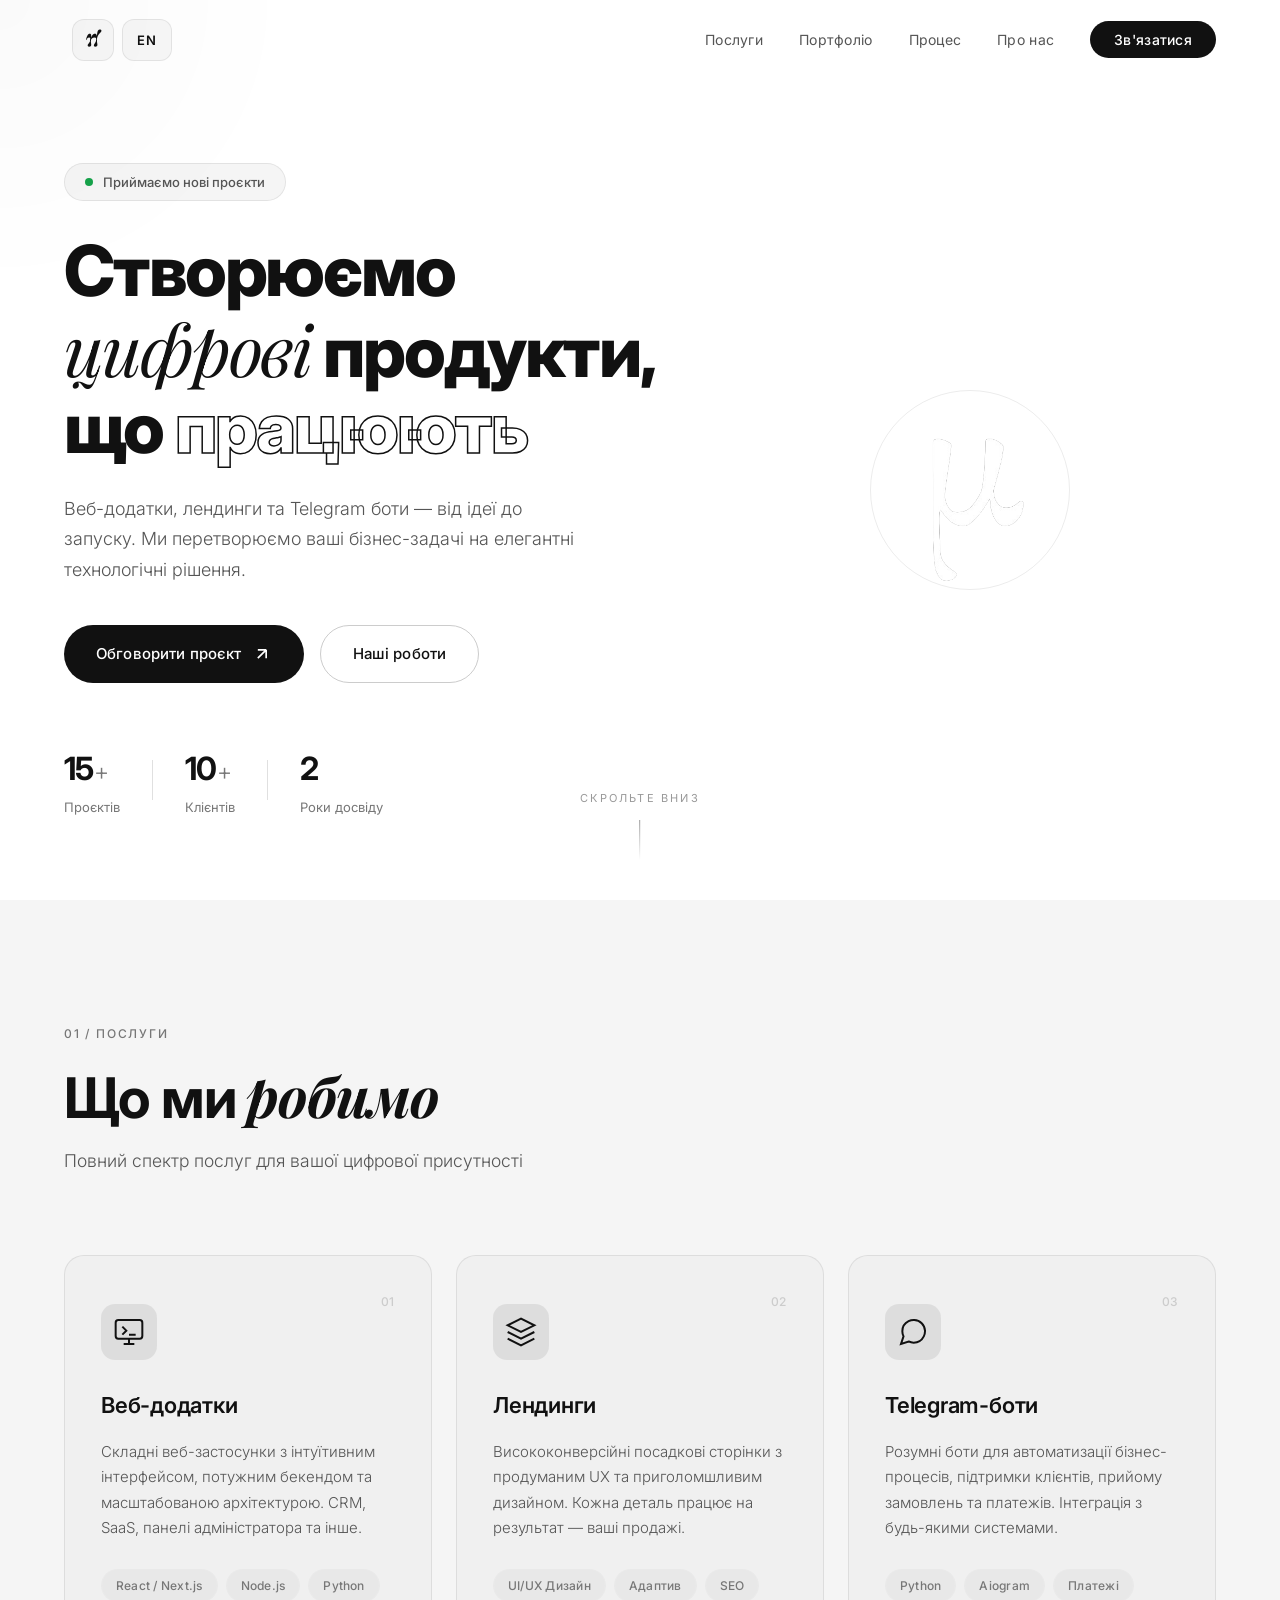
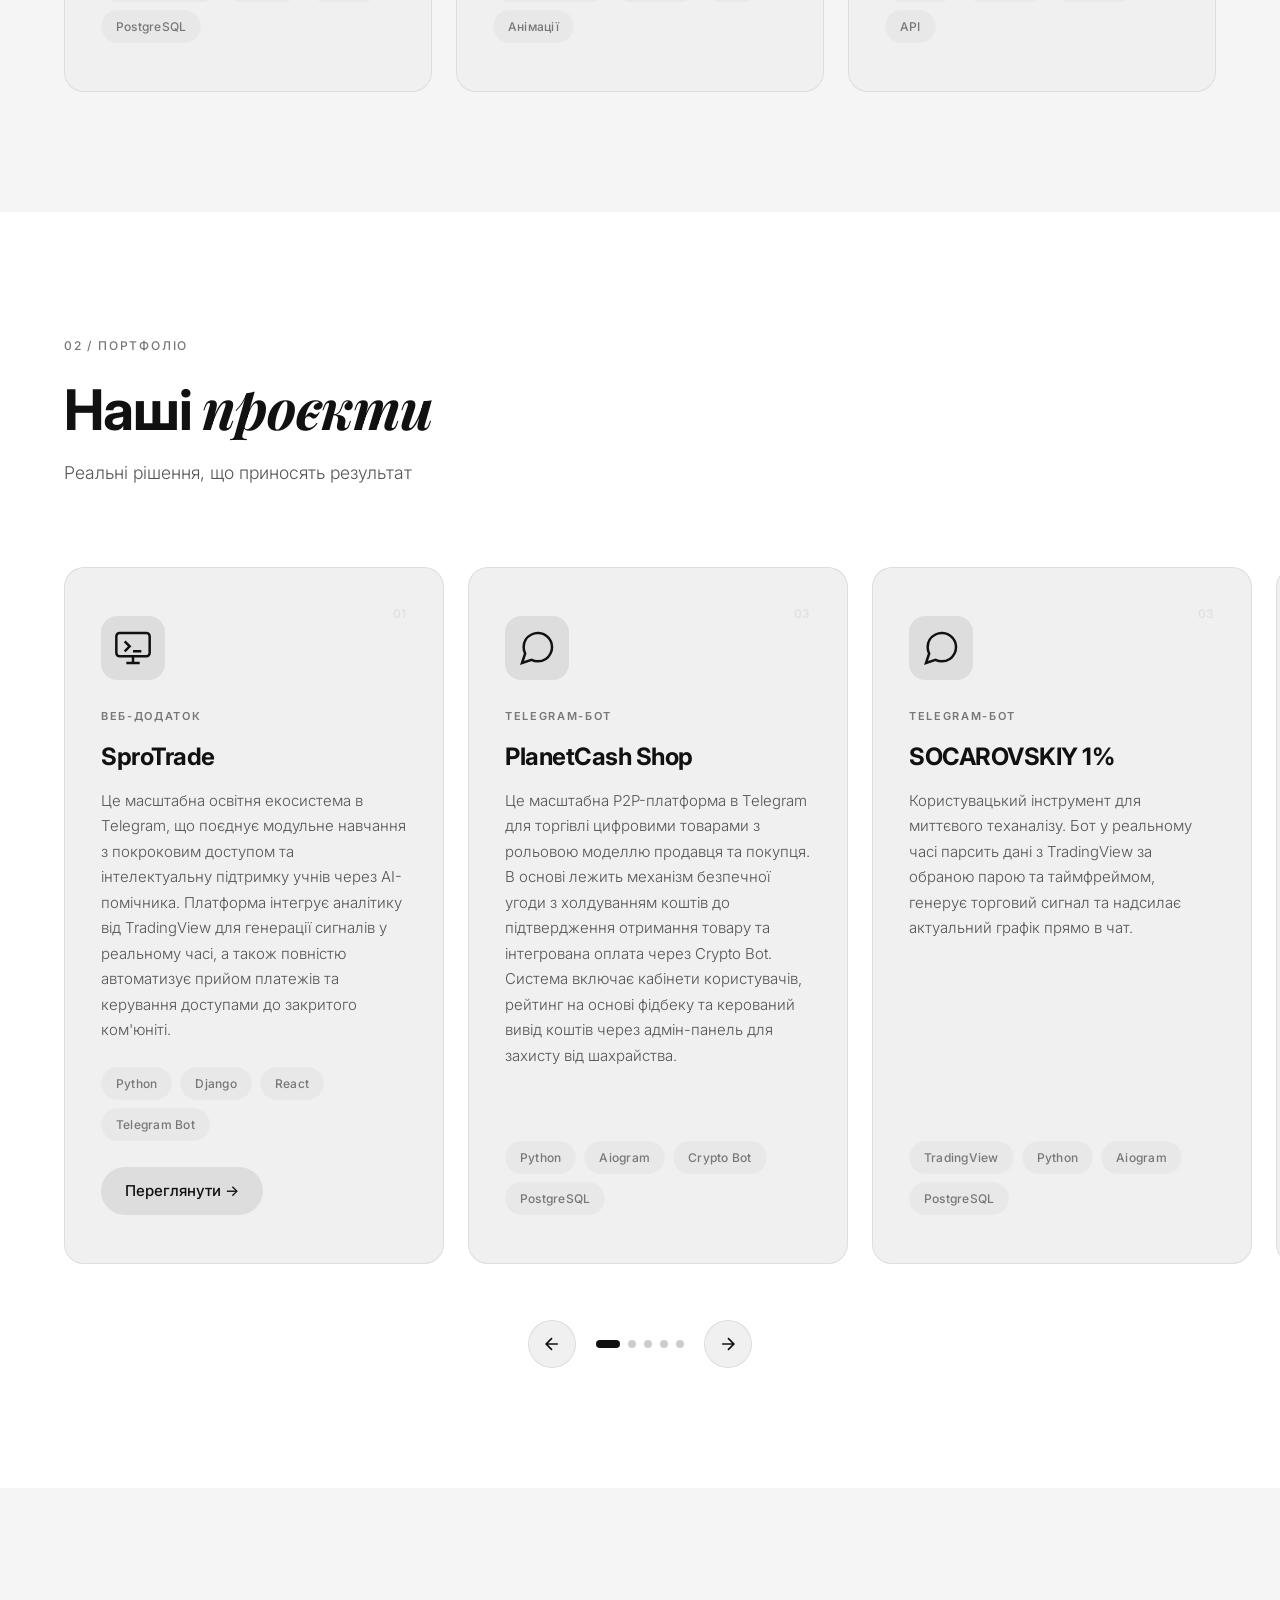
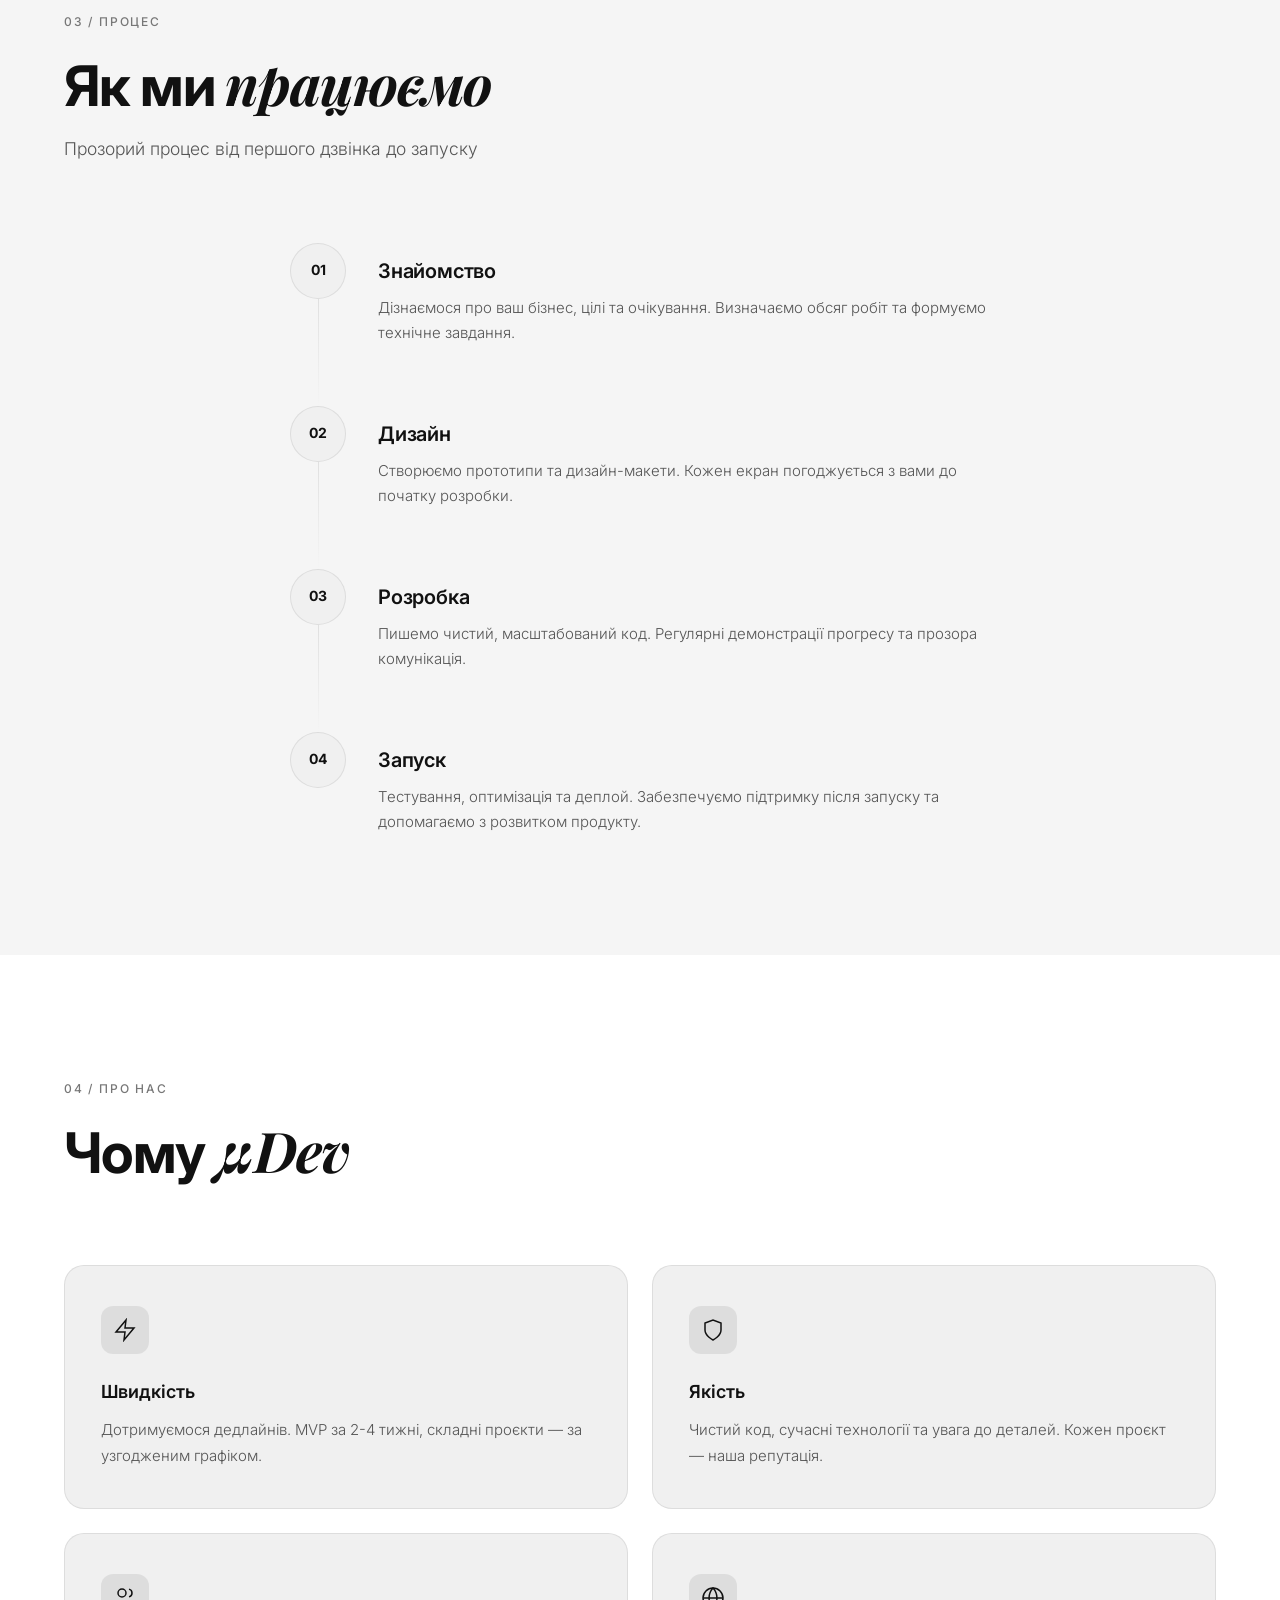
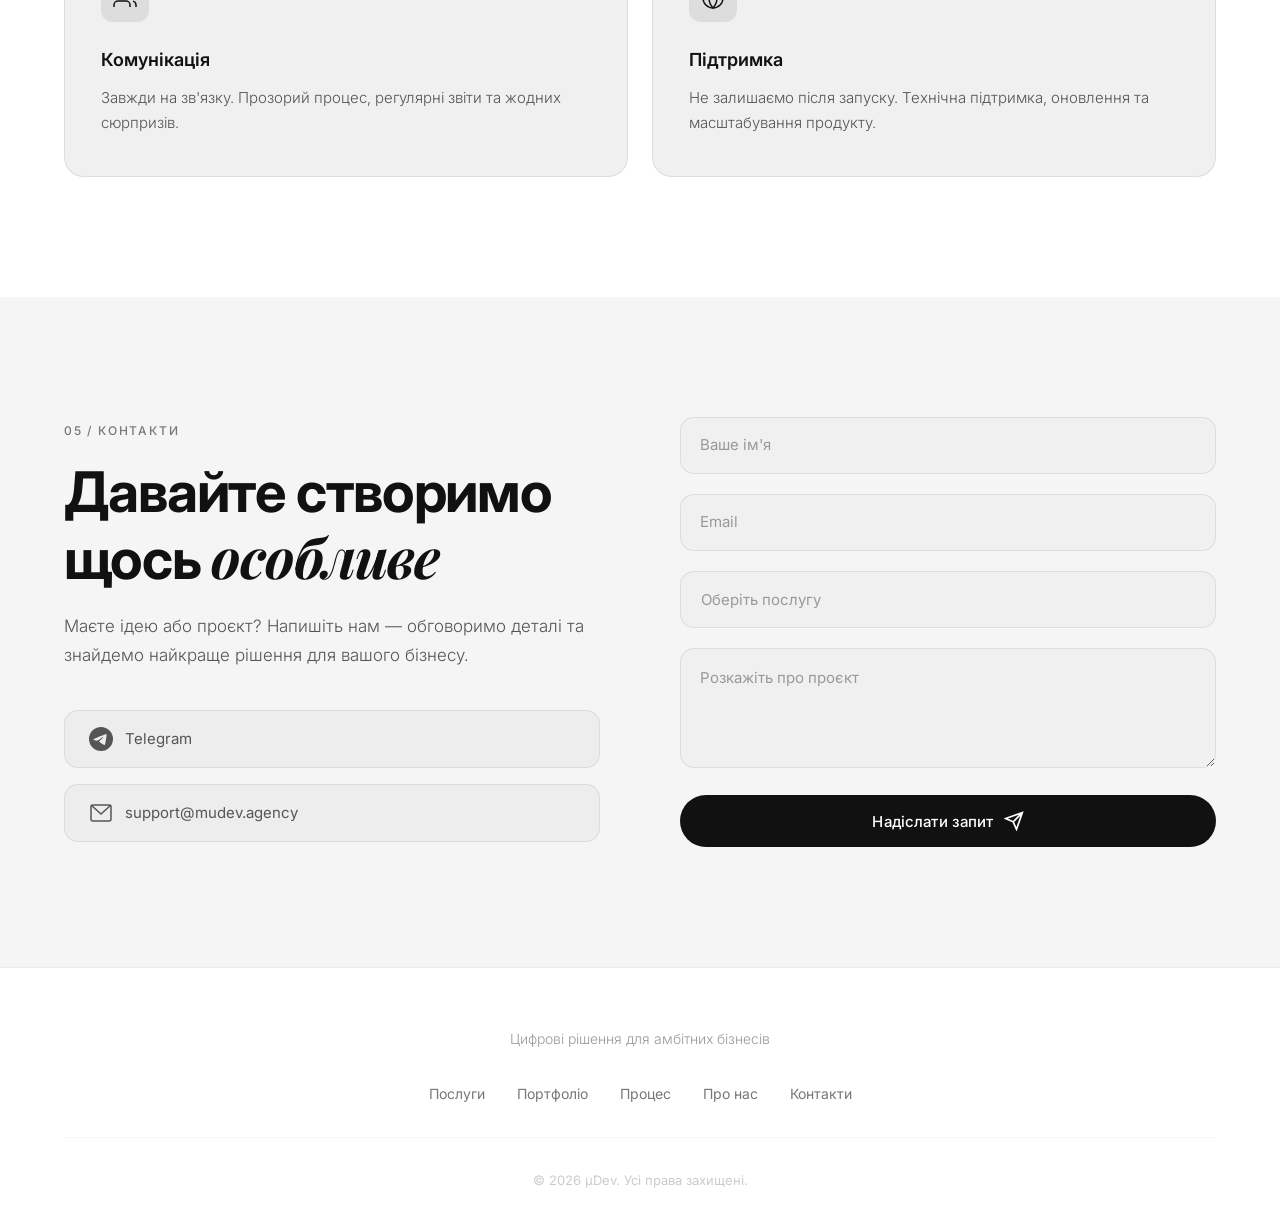
==== commit 37df95e1: "feat: Implement centered portfolio slider with bounded dragging and make header transparent when nav" ====
--- a/index.html
+++ b/index.html
@@ -24,9 +24,14 @@
     <header class="header" id="header">
         <nav class="nav container">
 
-            <button class="theme-toggle" id="themeToggle" aria-label="Переключити тему" title="Переключити тему">
-                <span class="theme-toggle__mu">μ</span>
-            </button>
+            <div class="nav__brand" style="display: flex; align-items: center;">
+                <button class="theme-toggle" id="themeToggle" aria-label="Переключити тему" title="Переключити тему">
+                    <span class="theme-toggle__mu">μ</span>
+                </button>
+                <button class="lang-toggle" id="langToggle" aria-label="Switch language">
+                    <span class="lang-toggle__label">EN</span>
+                </button>
+            </div>
             <ul class="nav__menu" id="navMenu">
                 <li><a href="#services" class="nav__link" data-i18n="nav.services">Послуги</a></li>
                 <li><a href="#portfolio" class="nav__link" data-i18n="nav.portfolio">Портфоліо</a></li>
@@ -34,9 +39,7 @@
                 <li><a href="#about" class="nav__link" data-i18n="nav.about">Про нас</a></li>
                 <li><a href="#contact" class="nav__link nav__link--cta" data-i18n="nav.contact">Зв'язатися</a></li>
             </ul>
-            <button class="lang-toggle" id="langToggle" aria-label="Switch language">
-                <span class="lang-toggle__label">EN</span>
-            </button>
+
             <button class="nav__toggle" id="navToggle" aria-label="Toggle menu">
                 <span></span>
                 <span></span>
--- a/styles.css
+++ b/styles.css
@@ -140,12 +140,15 @@
     color: var(--white);
     display: block;
     line-height: 1;
+    position: relative;
+    top: -4px;
     transition: transform 0.6s cubic-bezier(0.34, 1.56, 0.64, 1);
     user-select: none;
 }
 
 .theme-toggle.active .theme-toggle__mu {
     transform: rotate(180deg);
+    top: 4px;
 }
 
 /* ---------- Language Toggle Button ---------- */
@@ -337,6 +340,13 @@
     box-shadow: 0 1px 0 var(--white-subtle);
 }
 
+.header.menu-open {
+    background: transparent !important;
+    backdrop-filter: none !important;
+    -webkit-backdrop-filter: none !important;
+    box-shadow: none !important;
+}
+
 .nav {
     display: flex;
     align-items: center;
@@ -1206,7 +1216,7 @@
 
 .form__input {
     width: 100%;
-    padding: 18px 20px;
+    padding: 26px 20px 10px;
     font-family: var(--font-primary);
     font-size: 0.9375rem;
     font-weight: 400;
@@ -1262,6 +1272,7 @@
 .form__select {
     color: var(--gray-600);
     cursor: pointer;
+    padding: 18px 20px;
 }
 
 .form__select option {
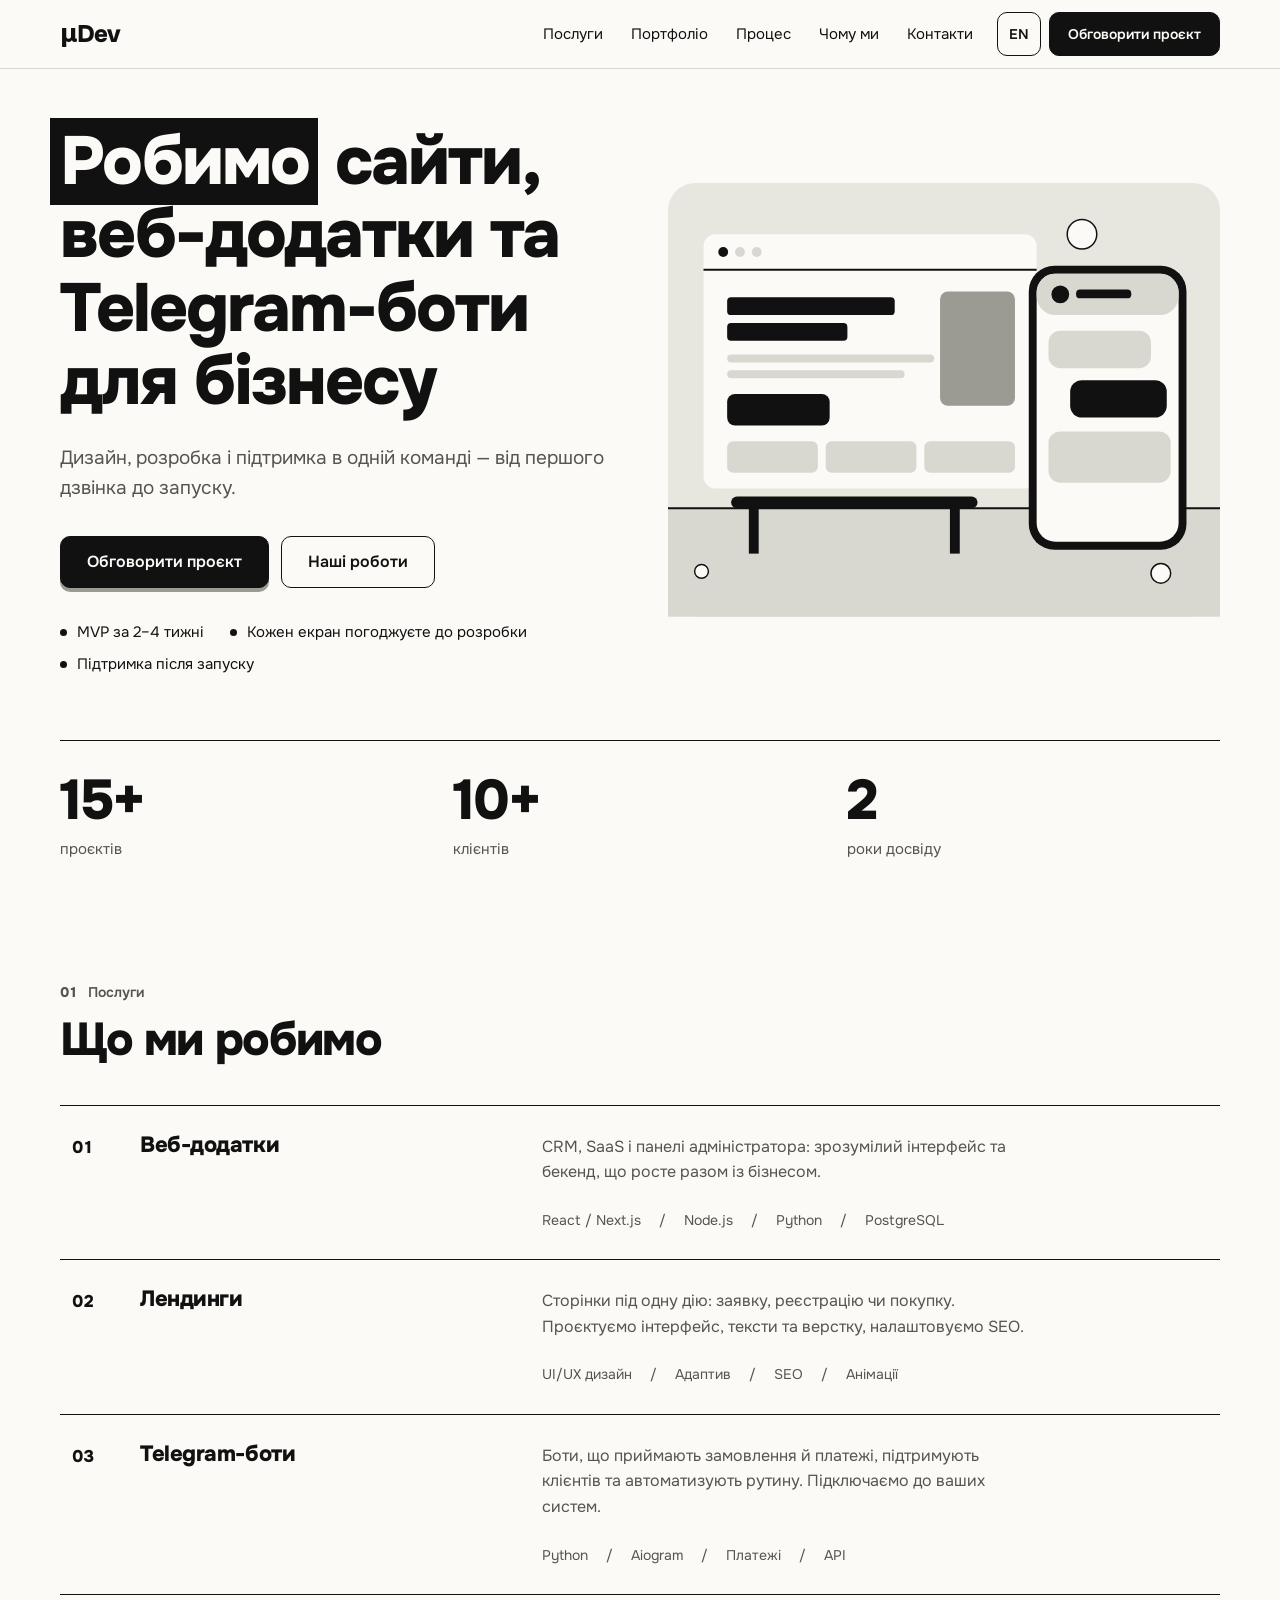
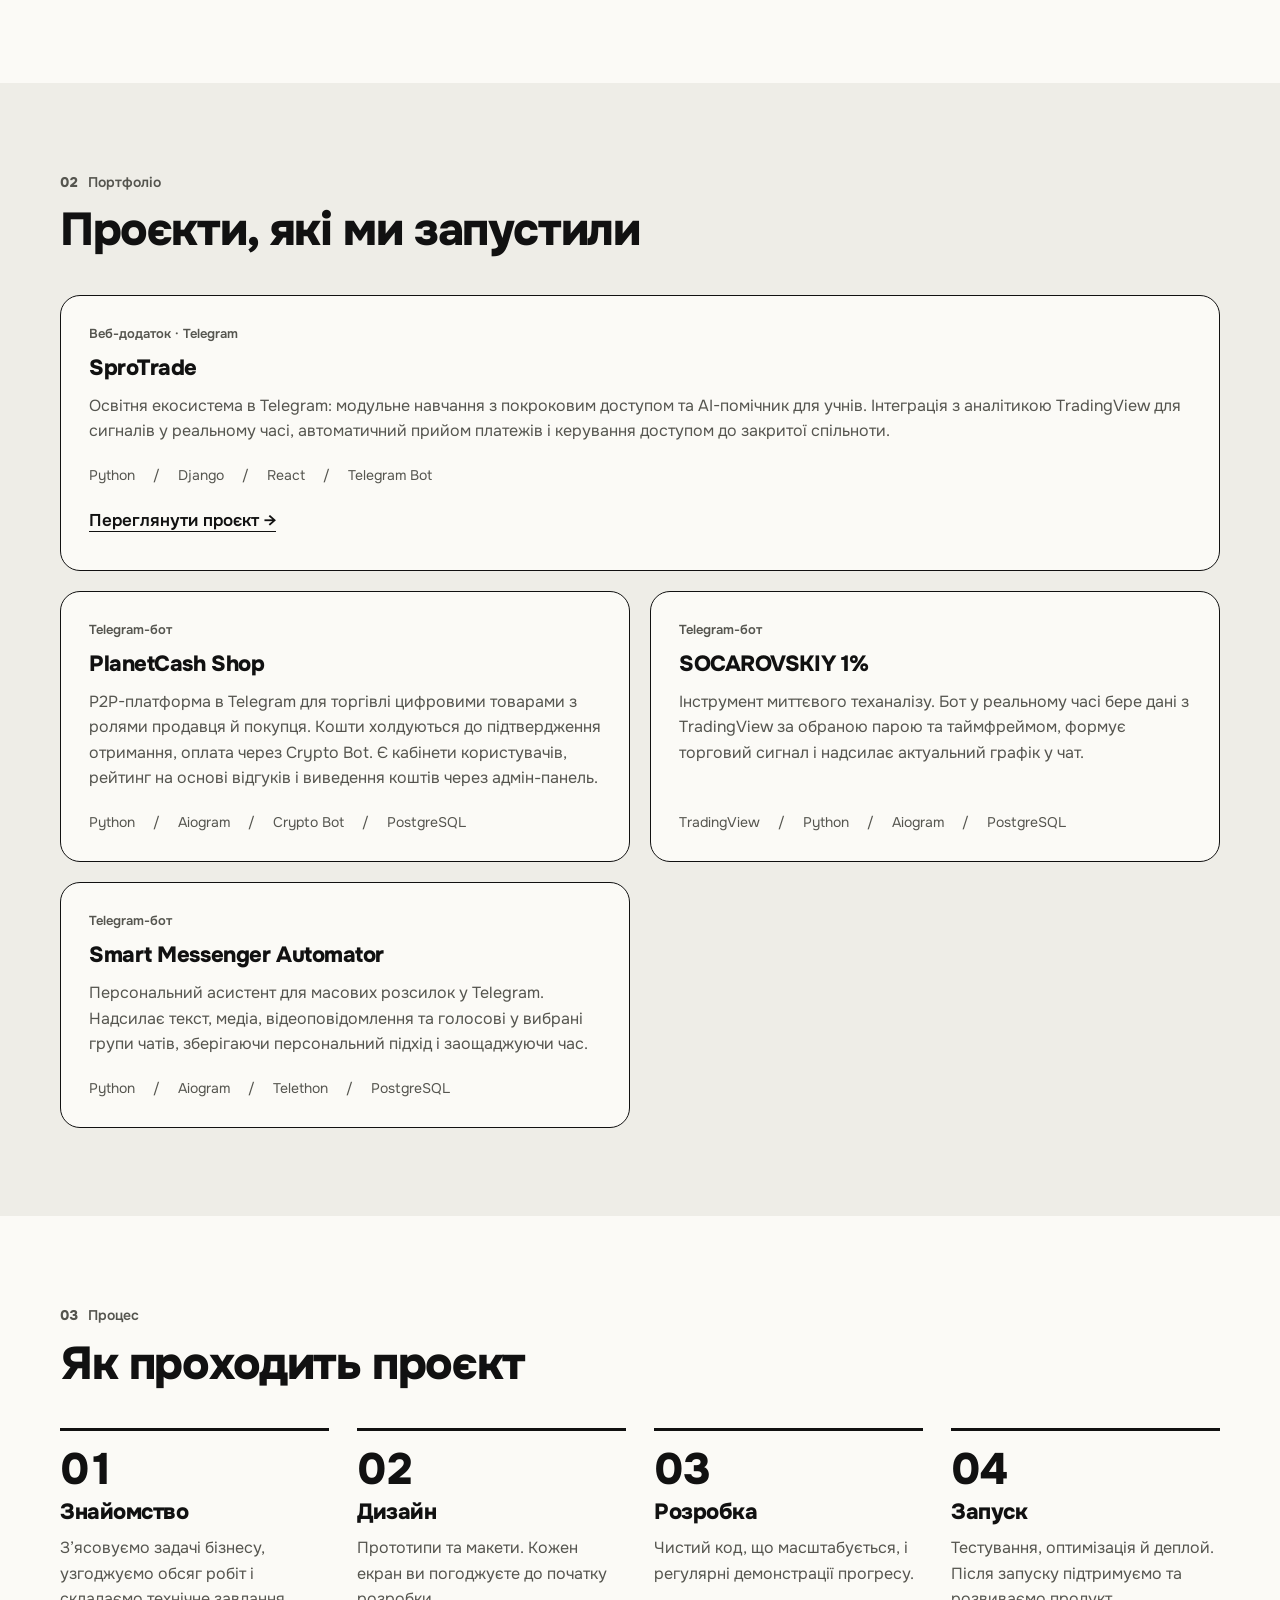
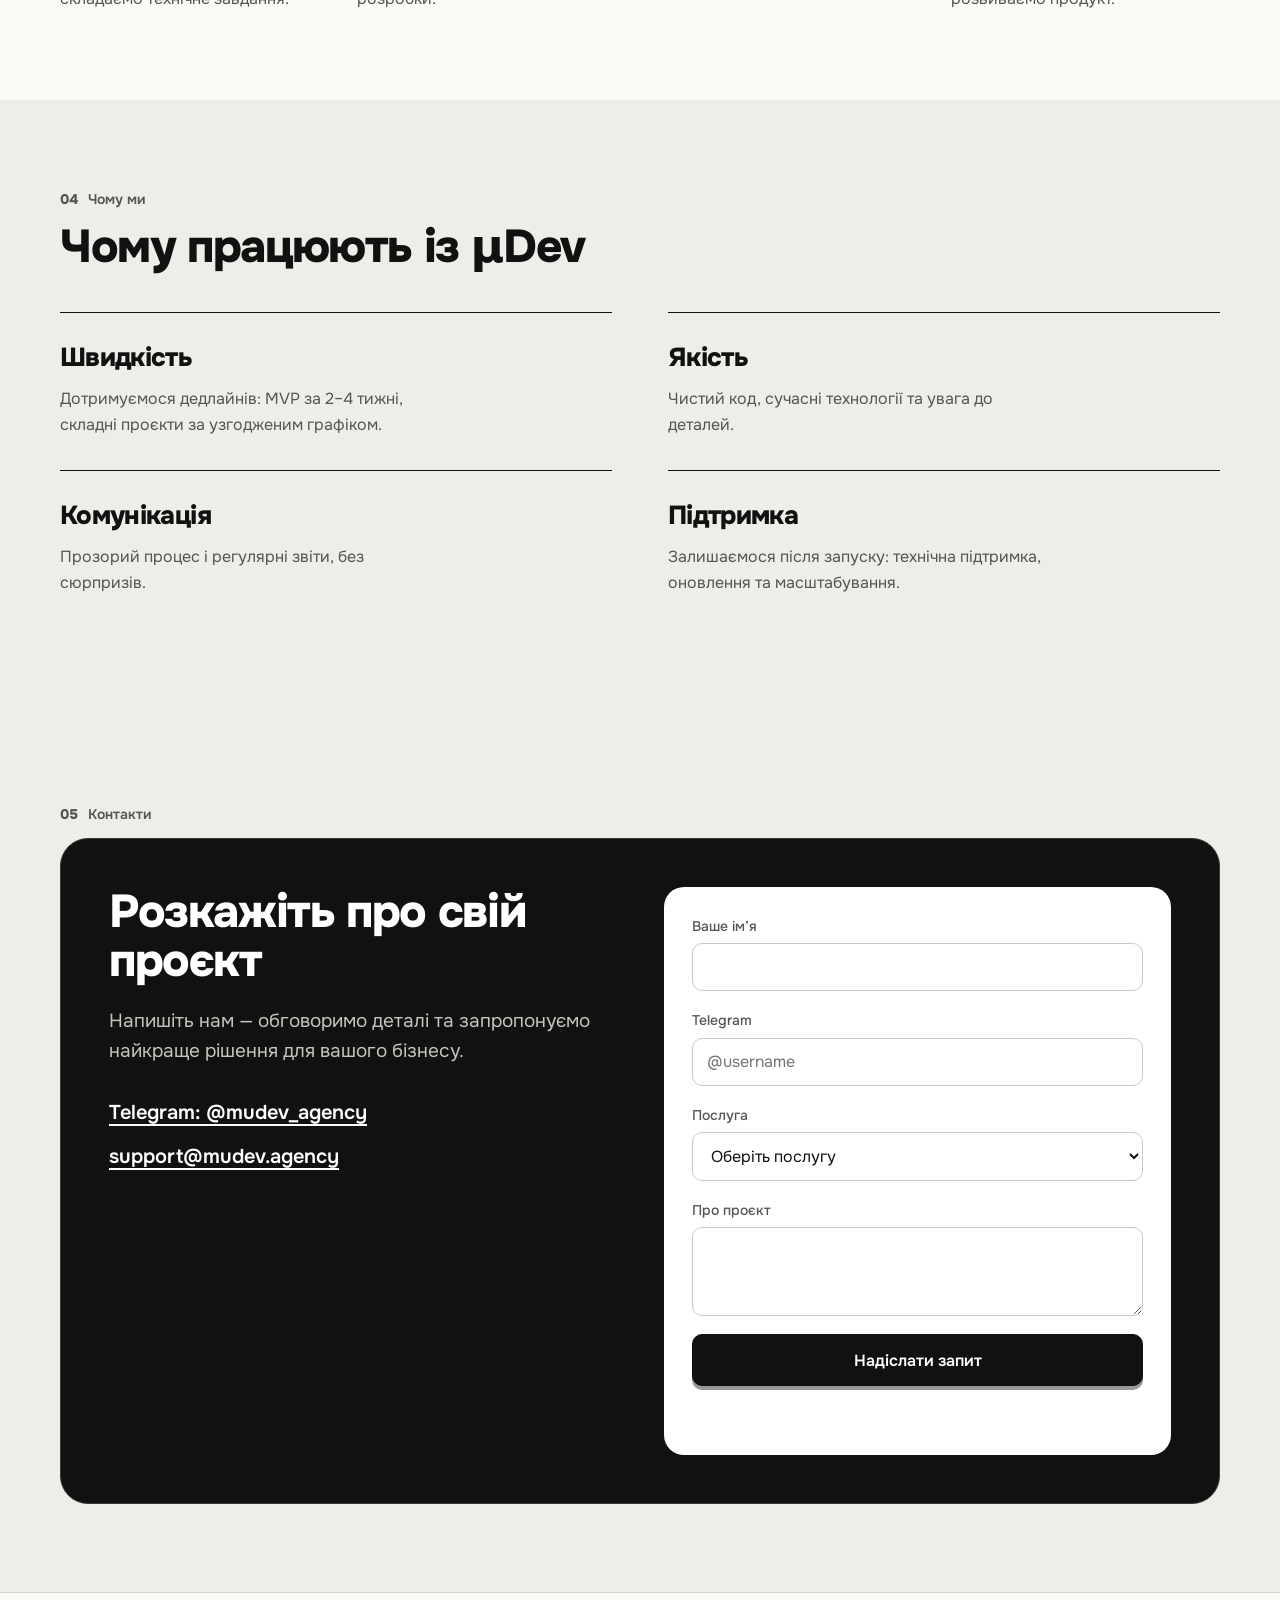
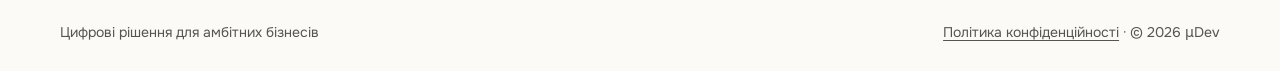
==== commit ee69a6da: "redesign" ====
--- a/index.html
+++ b/index.html
@@ -1,547 +1,167 @@
 <!DOCTYPE html>
 <html lang="uk">
-
 <head>
-    <meta charset="UTF-8">
-    <meta name="viewport" content="width=device-width, initial-scale=1.0">
-    <title>μDev — Студія веб-розробки</title>
-    <meta name="description"
-        content="μDev — студія розробки веб-додатків, лендингів та Telegram ботів. Сучасні цифрові рішення для вашого бізнесу.">
-    <link rel="icon" type="image/png" href="favicon.png">
-    <link rel="preconnect" href="https://fonts.googleapis.com">
-    <link rel="preconnect" href="https://fonts.gstatic.com" crossorigin>
-    <link
-        href="https://fonts.googleapis.com/css2?family=Inter:wght@300;400;500;600;700;800&family=Playfair+Display:ital,wght@0,400;0,700;1,400&display=swap"
-        rel="stylesheet">
-    <link rel="stylesheet" href="styles.css">
+<meta charset="UTF-8">
+<meta name="viewport" content="width=device-width, initial-scale=1">
+<title>μDev — Сайти, веб-додатки та Telegram-боти для бізнесу</title>
+<meta name="description" content="μDev — студія, що розробляє сайти, веб-додатки та Telegram-боти: дизайн, розробка, запуск і підтримка в одній команді.">
+<meta property="og:title" content="μDev — Сайти, веб-додатки та Telegram-боти">
+<meta property="og:description" content="Від першого дзвінка до запуску: дизайн, розробка і підтримка в одній команді.">
+<meta property="og:type" content="website">
+<link rel="icon" type="image/svg+xml" href="favicon.svg">
+<link rel="preconnect" href="https://fonts.googleapis.com">
+<link rel="preconnect" href="https://fonts.gstatic.com" crossorigin>
+<link href="https://fonts.googleapis.com/css2?family=Onest:wght@400;500;600;800&display=swap" rel="stylesheet">
+<link rel="stylesheet" href="styles.css">
+<script>try{var t=localStorage.getItem('theme')||(matchMedia('(prefers-color-scheme: light)').matches?'light':'dark');document.documentElement.dataset.theme=t}catch(e){}</script>
 </head>
-
 <body>
-    <!-- Cursor glow effect -->
-    <div class="cursor-glow" id="cursorGlow"></div>
-
-    <!-- Navigation -->
-    <header class="header" id="header">
-        <nav class="nav container">
-
-            <div class="nav__brand" style="display: flex; align-items: center;">
-                <button class="theme-toggle" id="themeToggle" aria-label="Переключити тему" title="Переключити тему">
-                    <span class="theme-toggle__mu">μ</span>
-                </button>
-                <button class="lang-toggle" id="langToggle" aria-label="Switch language">
-                    <span class="lang-toggle__label">EN</span>
-                </button>
-            </div>
-            <ul class="nav__menu" id="navMenu">
-                <li><a href="#services" class="nav__link" data-i18n="nav.services">Послуги</a></li>
-                <li><a href="#portfolio" class="nav__link" data-i18n="nav.portfolio">Портфоліо</a></li>
-                <li><a href="#process" class="nav__link" data-i18n="nav.process">Процес</a></li>
-                <li><a href="#about" class="nav__link" data-i18n="nav.about">Про нас</a></li>
-                <li><a href="#contact" class="nav__link nav__link--cta" data-i18n="nav.contact">Зв'язатися</a></li>
-            </ul>
-
-            <button class="nav__toggle" id="navToggle" aria-label="Toggle menu">
-                <span></span>
-                <span></span>
-                <span></span>
-            </button>
-        </nav>
-    </header>
-
-    <!-- Hero Section -->
-    <section class="hero" id="hero">
-        <div class="hero__bg-grid"></div>
-        <div class="hero__particles" id="particles"></div>
-        <div class="container hero__container">
-            <div class="hero__content">
-                <div class="hero__badge" data-animate="fade-up" data-i18n="hero.badge">
-                    <span class="hero__badge-dot"></span>
-                    Приймаємо нові проєкти
-                </div>
-                <h1 class="hero__title" data-animate="fade-up" data-delay="100" data-i18n="hero.title">
-                    Створюємо<br>
-                    <span class="hero__title-accent">цифрові</span> продукти,<br>
-                    що <span class="hero__title-outline">працюють</span>
-                </h1>
-                <p class="hero__description" data-animate="fade-up" data-delay="200" data-i18n="hero.description">
-                    Веб-додатки, лендинги та Telegram боти — від ідеї до запуску.
-                    Ми перетворюємо ваші бізнес-задачі на елегантні технологічні рішення.
-                </p>
-                <div class="hero__actions" data-animate="fade-up" data-delay="300">
-                    <a href="#contact" class="btn btn--primary" data-i18n="hero.cta.primary">
-                        Обговорити проєкт
-                        <svg width="20" height="20" viewBox="0 0 24 24" fill="none" stroke="currentColor"
-                            stroke-width="2">
-                            <path d="M7 17L17 7M17 7H7M17 7V17" />
-                        </svg>
-                    </a>
-                    <a href="#portfolio" class="btn btn--ghost" data-i18n="hero.cta.secondary">Наші роботи</a>
-                </div>
-                <div class="hero__stats" data-animate="fade-up" data-delay="400">
-                    <div class="hero__stat">
-                        <span class="hero__stat-number" data-count="15">0</span><span class="hero__stat-plus">+</span>
-                        <span class="hero__stat-label" data-i18n="hero.stat.projects">Проєктів</span>
-                    </div>
-                    <div class="hero__stat-divider"></div>
-                    <div class="hero__stat">
-                        <span class="hero__stat-number" data-count="10">0</span><span class="hero__stat-plus">+</span>
-                        <span class="hero__stat-label" data-i18n="hero.stat.clients">Клієнтів</span>
-                    </div>
-                    <div class="hero__stat-divider"></div>
-                    <div class="hero__stat">
-                        <span class="hero__stat-number" data-count="2">0</span>
-                        <span class="hero__stat-label" data-i18n="hero.stat.years">Роки досвіду</span>
-                    </div>
-                </div>
-            </div>
-            <div class="hero__visual" data-animate="fade-left" data-delay="200">
-                <div class="hero__visual-frame">
-                    <img src="favicon.png" alt="μDev Symbol" class="hero__visual-logo">
-                    <div class="hero__visual-ring hero__visual-ring--1"></div>
-                    <div class="hero__visual-ring hero__visual-ring--2"></div>
-                    <div class="hero__visual-ring hero__visual-ring--3"></div>
-                </div>
-            </div>
-        </div>
-        <div class="hero__scroll">
-            <span data-i18n="hero.scroll">Скрольте вниз</span>
-            <div class="hero__scroll-line"></div>
-        </div>
-    </section>
-
-    <!-- Services Section -->
-    <section class="services section" id="services">
-        <div class="container">
-            <div class="section__header" data-animate="fade-up">
-                <span class="section__tag" data-i18n="services.tag">01 / Послуги</span>
-                <h2 class="section__title" data-i18n="services.title">Що ми <span class="text-accent">робимо</span></h2>
-                <p class="section__subtitle" data-i18n="services.subtitle">Повний спектр послуг для вашої цифрової присутності</p>
-            </div>
-            <div class="services__grid">
-                <!-- Web Apps -->
-                <div class="service-card" data-animate="fade-up" data-delay="100">
-                    <div class="service-card__icon">
-                        <svg width="32" height="32" viewBox="0 0 24 24" fill="none" stroke="currentColor"
-                            stroke-width="1.5">
-                            <rect x="2" y="3" width="20" height="14" rx="2" />
-                            <path d="M8 21h8M12 17v4" />
-                            <path d="M7 8l3 3-3 3M12 14h5" />
-                        </svg>
-                    </div>
-                    <span class="service-card__number">01</span>
-                    <h3 class="service-card__title" data-i18n="services.webapp.title">Веб-додатки</h3>
-                    <p class="service-card__text" data-i18n="services.webapp.text">
-                        Складні веб-застосунки з інтуїтивним інтерфейсом, потужним бекендом та масштабованою
-                        архітектурою. CRM, SaaS, панелі адміністратора та інше.
-                    </p>
-                    <ul class="service-card__tags">
-                        <li>React / Next.js</li>
-                        <li>Node.js</li>
-                        <li>Python</li>
-                        <li>PostgreSQL</li>
-                    </ul>
-                </div>
-                <!-- Landing Pages -->
-                <div class="service-card" data-animate="fade-up" data-delay="200">
-                    <div class="service-card__icon">
-                        <svg width="32" height="32" viewBox="0 0 24 24" fill="none" stroke="currentColor"
-                            stroke-width="1.5">
-                            <path d="M12 2L2 7l10 5 10-5-10-5z" />
-                            <path d="M2 17l10 5 10-5" />
-                            <path d="M2 12l10 5 10-5" />
-                        </svg>
-                    </div>
-                    <span class="service-card__number">02</span>
-                    <h3 class="service-card__title" data-i18n="services.landing.title">Лендинги</h3>
-                    <p class="service-card__text" data-i18n="services.landing.text">
-                        Висококонверсійні посадкові сторінки з продуманим UX та приголомшливим дизайном. Кожна деталь
-                        працює на результат — ваші продажі.
-                    </p>
-                    <ul class="service-card__tags">
-                        <li data-i18n="services.landing.tag1">UI/UX Дизайн</li>
-                        <li data-i18n="services.landing.tag2">Адаптив</li>
-                        <li data-i18n="services.landing.tag3">SEO</li>
-                        <li data-i18n="services.landing.tag4">Анімації</li>
-                    </ul>
-                </div>
-                <!-- Telegram Bots -->
-                <div class="service-card" data-animate="fade-up" data-delay="300">
-                    <div class="service-card__icon">
-                        <svg width="32" height="32" viewBox="0 0 24 24" fill="none" stroke="currentColor"
-                            stroke-width="1.5">
-                            <path
-                                d="M21 11.5a8.38 8.38 0 01-.9 3.8 8.5 8.5 0 01-7.6 4.7 8.38 8.38 0 01-3.8-.9L3 21l1.9-5.7a8.38 8.38 0 01-.9-3.8 8.5 8.5 0 014.7-7.6 8.38 8.38 0 013.8-.9h.5a8.48 8.48 0 018 8v.5z" />
-                            <path d="M9 10h.01M12 10h.01M15 10h.01" />
-                        </svg>
-                    </div>
-                    <span class="service-card__number">03</span>
-                    <h3 class="service-card__title" data-i18n="services.bot.title">Telegram-боти</h3>
-                    <p class="service-card__text" data-i18n="services.bot.text">
-                        Розумні боти для автоматизації бізнес-процесів, підтримки клієнтів, прийому замовлень та
-                        платежів. Інтеграція з будь-якими системами.
-                    </p>
-                    <ul class="service-card__tags">
-                        <li>Python</li>
-                        <li>Aiogram</li>
-                        <li data-i18n="services.bot.tag3">Платежі</li>
-                        <li>API</li>
-                    </ul>
-                </div>
-            </div>
-        </div>
-    </section>
-
-    <!-- Portfolio Section -->
-    <section class="portfolio section" id="portfolio">
-        <div class="container">
-            <div class="section__header" data-animate="fade-up">
-                <span class="section__tag" data-i18n="portfolio.tag">02 / Портфоліо</span>
-                <h2 class="section__title" data-i18n="portfolio.title">Наші <span class="text-accent">проєкти</span></h2>
-                <p class="section__subtitle" data-i18n="portfolio.subtitle">Реальні рішення, що приносять результат</p>
-            </div>
-        </div>
-        <div class="portfolio__carousel" data-animate="fade-up" data-delay="100">
-            <div class="portfolio__track" id="portfolioTrack">
-                <!-- Card 1 -->
-                <div class="portfolio-slide">
-                    <div class="portfolio-slide__inner">
-                        <div class="portfolio-slide__icon">
-                            <svg width="40" height="40" viewBox="0 0 24 24" fill="none" stroke="currentColor"
-                                stroke-width="1.5">
-                                <rect x="2" y="3" width="20" height="14" rx="2" />
-                                <path d="M8 21h8M12 17v4" />
-                                <path d="M7 8l3 3-3 3M12 14h5" />
-                            </svg>
-                        </div>
-                        <span class="portfolio-slide__category" data-i18n="portfolio.card1.category">Веб-додаток</span>
-                        <h3 class="portfolio-slide__title">SproTrade</h3>
-                        <p class="portfolio-slide__desc" data-i18n="portfolio.card1.desc">Це масштабна освітня екосистема в Telegram, що поєднує модульне
-                            навчання з покроковим доступом та інтелектуальну підтримку учнів через AI-помічника.
-                            Платформа інтегрує аналітику від TradingView для генерації сигналів у реальному часі, а
-                            також повністю автоматизує прийом платежів та керування доступами до закритого ком'юніті.
-                        </p>
-                        <ul class="portfolio-slide__stack">
-                            <li>Python</li>
-                            <li>Django</li>
-                            <li>React</li>
-                            <li>Telegram Bot</li>
-                        </ul>
-                        <br>
-                        <a href="https://sprotrade.mudev.agency" class="portfolio-slide__cta" rel="noopener" data-i18n="portfolio.card1.cta">Переглянути
-                            →</a>
-                        <span class="portfolio-slide__number">01</span>
-                    </div>
-                </div>
-                <!-- Card 2 -->
-                <div class="portfolio-slide">
-                    <div class="portfolio-slide__inner">
-                        <div class="portfolio-slide__icon">
-                            <svg width="40" height="40" viewBox="0 0 24 24" fill="none" stroke="currentColor"
-                                stroke-width="1.5">
-                                <path
-                                    d="M21 11.5a8.38 8.38 0 01-.9 3.8 8.5 8.5 0 01-7.6 4.7 8.38 8.38 0 01-3.8-.9L3 21l1.9-5.7a8.38 8.38 0 01-.9-3.8 8.5 8.5 0 014.7-7.6 8.38 8.38 0 013.8-.9h.5a8.48 8.48 0 018 8v.5z" />
-                                <path d="M9 10h.01M12 10h.01M15 10h.01" />
-                            </svg>
-                        </div>
-                        <span class="portfolio-slide__category" data-i18n="portfolio.card2.category">Telegram-бот</span>
-                        <h3 class="portfolio-slide__title">PlanetCash Shop</h3>
-                        <p class="portfolio-slide__desc" data-i18n="portfolio.card2.desc">Це масштабна P2P-платформа в Telegram для торгівлі цифровими
-                            товарами з рольовою моделлю продавця та покупця. В основі лежить механізм безпечної угоди з
-                            холдуванням коштів до підтвердження отримання товару та інтегрована оплата через Crypto Bot.
-                            Система включає кабінети користувачів, рейтинг на основі фідбеку та керований вивід коштів
-                            через адмін-панель для захисту від шахрайства.
-                        </p>
-                        <ul class="portfolio-slide__stack">
-                            <li>Python</li>
-                            <li>Aiogram</li>
-                            <li>Crypto Bot</li>
-                            <li>PostgreSQL</li>
-                        </ul>
-                        <span class="portfolio-slide__number">03</span>
-                    </div>
-                </div>
-                <!-- Card 3 -->
-                <div class="portfolio-slide">
-                    <div class="portfolio-slide__inner">
-                        <div class="portfolio-slide__icon">
-                            <svg width="40" height="40" viewBox="0 0 24 24" fill="none" stroke="currentColor"
-                                stroke-width="1.5">
-                                <path
-                                    d="M21 11.5a8.38 8.38 0 01-.9 3.8 8.5 8.5 0 01-7.6 4.7 8.38 8.38 0 01-3.8-.9L3 21l1.9-5.7a8.38 8.38 0 01-.9-3.8 8.5 8.5 0 014.7-7.6 8.38 8.38 0 013.8-.9h.5a8.48 8.48 0 018 8v.5z" />
-                                <path d="M9 10h.01M12 10h.01M15 10h.01" />
-                            </svg>
-                        </div>
-                        <span class="portfolio-slide__category" data-i18n="portfolio.card3.category">Telegram-бот</span>
-                        <h3 class="portfolio-slide__title">SOCAROVSKIY 1%</h3>
-                        <p class="portfolio-slide__desc" data-i18n="portfolio.card3.desc">Користувацький інструмент для миттєвого теханалізу. Бот у
-                            реальному часі парсить дані з TradingView за обраною парою та таймфреймом, генерує торговий
-                            сигнал та надсилає актуальний графік прямо в чат.</p>
-                        <ul class="portfolio-slide__stack">
-                            <li>TradingView</li>
-                            <li>Python</li>
-                            <li>Aiogram</li>
-                            <li>PostgreSQL</li>
-                        </ul>
-                        <span class="portfolio-slide__number">03</span>
-                    </div>
-                </div>
-                <!-- Card 4 -->
-                <div class="portfolio-slide">
-                    <div class="portfolio-slide__inner">
-                        <div class="portfolio-slide__icon">
-                            <svg width="40" height="40" viewBox="0 0 24 24" fill="none" stroke="currentColor"
-                                stroke-width="1.5">
-                                <path
-                                    d="M21 11.5a8.38 8.38 0 01-.9 3.8 8.5 8.5 0 01-7.6 4.7 8.38 8.38 0 01-3.8-.9L3 21l1.9-5.7a8.38 8.38 0 01-.9-3.8 8.5 8.5 0 014.7-7.6 8.38 8.38 0 013.8-.9h.5a8.48 8.48 0 018 8v.5z" />
-                                <path d="M9 10h.01M12 10h.01M15 10h.01" />
-                            </svg>
-                        </div>
-                        <span class="portfolio-slide__category" data-i18n="portfolio.card4.category">Telegram-бот</span>
-                        <h3 class="portfolio-slide__title">Smart Messenger Automator</h3>
-                        <p class="portfolio-slide__desc" data-i18n="portfolio.card4.desc">Персональний асистент для масових розсилок у Telegram. Бот
-                            автоматизує рутинну відправку контенту (текст, медіа, Video Notes, Voice) у вибрані групи
-                            чатів, зберігаючи персоналізований підхід та економлячи час користувача.
-                        </p>
-                        <ul class="portfolio-slide__stack">
-                            <li>Python</li>
-                            <li>Aiogram</li>
-                            <li>Telethon</li>
-                            <li>PostgreSQL</li>
-                        </ul>
-                        <span class="portfolio-slide__number">03</span>
-                    </div>
-                </div>
-                <!-- Card 5 -->
-                <div class="portfolio-slide">
-                    <div class="portfolio-slide__inner">
-                        <div class="portfolio-slide__icon">
-                            <svg width="40" height="40" viewBox="0 0 24 24" fill="none" stroke="currentColor"
-                                stroke-width="1.5">
-                                <circle cx="12" cy="12" r="10" />
-                                <path
-                                    d="M2 12h20M12 2a15.3 15.3 0 014 10 15.3 15.3 0 01-4 10 15.3 15.3 0 01-4-10 15.3 15.3 0 014-10z" />
-                            </svg>
-                        </div>
-                        <span class="portfolio-slide__category" data-i18n="portfolio.card5.category">Веб-додаток</span>
-                        <h3 class="portfolio-slide__title" data-i18n="portfolio.card5.title">Ваш проєкт?</h3>
-                        <p class="portfolio-slide__desc" data-i18n="portfolio.card5.desc">Маєте ідею? Ми допоможемо реалізувати її від концепції до
-                            запуску</p>
-                        <a href="#contact" class="portfolio-slide__cta" data-i18n="portfolio.card5.cta">Обговорити →</a>
-                        <span class="portfolio-slide__number">04</span>
-                    </div>
-                </div>
-            </div>
-        </div>
-        <div class="container">
-            <div class="portfolio__controls">
-                <button class="portfolio__btn" id="portfolioPrev" aria-label="Previous">
-                    <svg width="20" height="20" viewBox="0 0 24 24" fill="none" stroke="currentColor" stroke-width="2">
-                        <path d="M19 12H5M12 19l-7-7 7-7" />
-                    </svg>
-                </button>
-                <div class="portfolio__dots" id="portfolioDots"></div>
-                <button class="portfolio__btn" id="portfolioNext" aria-label="Next">
-                    <svg width="20" height="20" viewBox="0 0 24 24" fill="none" stroke="currentColor" stroke-width="2">
-                        <path d="M5 12h14M12 5l7 7-7 7" />
-                    </svg>
-                </button>
-            </div>
-        </div>
-    </section>
-
-    <!-- Process Section -->
-    <section class="process section" id="process">
-        <div class="container">
-            <div class="section__header" data-animate="fade-up">
-                <span class="section__tag" data-i18n="process.tag">03 / Процес</span>
-                <h2 class="section__title" data-i18n="process.title">Як ми <span class="text-accent">працюємо</span></h2>
-                <p class="section__subtitle" data-i18n="process.subtitle">Прозорий процес від першого дзвінка до запуску</p>
-            </div>
-            <div class="process__timeline">
-                <div class="process__step" data-animate="fade-up" data-delay="100">
-                    <div class="process__step-number">01</div>
-                    <div class="process__step-content">
-                        <h3 class="process__step-title" data-i18n="process.step1.title">Знайомство</h3>
-                        <p class="process__step-text" data-i18n="process.step1.text">Дізнаємося про ваш бізнес, цілі та очікування. Визначаємо обсяг
-                            робіт та формуємо технічне завдання.</p>
-                    </div>
-                    <div class="process__step-line"></div>
-                </div>
-                <div class="process__step" data-animate="fade-up" data-delay="200">
-                    <div class="process__step-number">02</div>
-                    <div class="process__step-content">
-                        <h3 class="process__step-title" data-i18n="process.step2.title">Дизайн</h3>
-                        <p class="process__step-text" data-i18n="process.step2.text">Створюємо прототипи та дизайн-макети. Кожен екран погоджується з
-                            вами до початку розробки.</p>
-                    </div>
-                    <div class="process__step-line"></div>
-                </div>
-                <div class="process__step" data-animate="fade-up" data-delay="300">
-                    <div class="process__step-number">03</div>
-                    <div class="process__step-content">
-                        <h3 class="process__step-title" data-i18n="process.step3.title">Розробка</h3>
-                        <p class="process__step-text" data-i18n="process.step3.text">Пишемо чистий, масштабований код. Регулярні демонстрації прогресу
-                            та прозора комунікація.</p>
-                    </div>
-                    <div class="process__step-line"></div>
-                </div>
-                <div class="process__step" data-animate="fade-up" data-delay="400">
-                    <div class="process__step-number">04</div>
-                    <div class="process__step-content">
-                        <h3 class="process__step-title" data-i18n="process.step4.title">Запуск</h3>
-                        <p class="process__step-text" data-i18n="process.step4.text">Тестування, оптимізація та деплой. Забезпечуємо підтримку після
-                            запуску та допомагаємо з розвитком продукту.</p>
-                    </div>
-                </div>
-            </div>
-        </div>
-    </section>
-
-    <!-- About / Why Us Section -->
-    <section class="about section" id="about">
-        <div class="container">
-            <div class="section__header" data-animate="fade-up">
-                <span class="section__tag" data-i18n="about.tag">04 / Про нас</span>
-                <h2 class="section__title" data-i18n="about.title">Чому <span class="text-accent">μDev</span></h2>
-            </div>
-            <div class="about__grid">
-                <div class="about__feature" data-animate="fade-up" data-delay="100">
-                    <div class="about__feature-icon">
-                        <svg width="24" height="24" viewBox="0 0 24 24" fill="none" stroke="currentColor"
-                            stroke-width="1.5">
-                            <path d="M13 2L3 14h9l-1 8 10-12h-9l1-8z" />
-                        </svg>
-                    </div>
-                    <h3 class="about__feature-title" data-i18n="about.speed.title">Швидкість</h3>
-                    <p class="about__feature-text" data-i18n="about.speed.text">Дотримуємося дедлайнів. MVP за 2-4 тижні, складні проєкти — за
-                        узгодженим графіком.</p>
-                </div>
-                <div class="about__feature" data-animate="fade-up" data-delay="200">
-                    <div class="about__feature-icon">
-                        <svg width="24" height="24" viewBox="0 0 24 24" fill="none" stroke="currentColor"
-                            stroke-width="1.5">
-                            <path d="M12 22s8-4 8-10V5l-8-3-8 3v7c0 6 8 10 8 10z" />
-                        </svg>
-                    </div>
-                    <h3 class="about__feature-title" data-i18n="about.quality.title">Якість</h3>
-                    <p class="about__feature-text" data-i18n="about.quality.text">Чистий код, сучасні технології та увага до деталей. Кожен проєкт —
-                        наша репутація.</p>
-                </div>
-                <div class="about__feature" data-animate="fade-up" data-delay="300">
-                    <div class="about__feature-icon">
-                        <svg width="24" height="24" viewBox="0 0 24 24" fill="none" stroke="currentColor"
-                            stroke-width="1.5">
-                            <path d="M17 21v-2a4 4 0 00-4-4H5a4 4 0 00-4 4v2" />
-                            <circle cx="9" cy="7" r="4" />
-                            <path d="M23 21v-2a4 4 0 00-3-3.87M16 3.13a4 4 0 010 7.75" />
-                        </svg>
-                    </div>
-                    <h3 class="about__feature-title" data-i18n="about.communication.title">Комунікація</h3>
-                    <p class="about__feature-text" data-i18n="about.communication.text">Завжди на зв'язку. Прозорий процес, регулярні звіти та жодних
-                        сюрпризів.</p>
-                </div>
-                <div class="about__feature" data-animate="fade-up" data-delay="400">
-                    <div class="about__feature-icon">
-                        <svg width="24" height="24" viewBox="0 0 24 24" fill="none" stroke="currentColor"
-                            stroke-width="1.5">
-                            <circle cx="12" cy="12" r="10" />
-                            <path
-                                d="M2 12h20M12 2a15.3 15.3 0 014 10 15.3 15.3 0 01-4 10 15.3 15.3 0 01-4-10 15.3 15.3 0 014-10z" />
-                        </svg>
-                    </div>
-                    <h3 class="about__feature-title" data-i18n="about.support.title">Підтримка</h3>
-                    <p class="about__feature-text" data-i18n="about.support.text">Не залишаємо після запуску. Технічна підтримка, оновлення та
-                        масштабування продукту.</p>
-                </div>
-            </div>
-        </div>
-    </section>
-
-    <!-- Contact Section -->
-    <section class="contact section" id="contact">
-        <div class="container">
-            <div class="contact__wrapper">
-                <div class="contact__info" data-animate="fade-up">
-                    <span class="section__tag" data-i18n="contact.tag">05 / Контакти</span>
-                    <h2 class="section__title" data-i18n="contact.title">Давайте створимо<br>щось <span class="text-accent">особливе</span></h2>
-                    <p class="contact__description" data-i18n="contact.description">
-                        Маєте ідею або проєкт? Напишіть нам — обговоримо деталі та знайдемо найкраще рішення для вашого
-                        бізнесу.
-                    </p>
-                    <div class="contact__channels">
-                        <a href="https://t.me/mudev_agency" class="contact__channel" target="_blank" rel="noopener">
-                            <svg width="24" height="24" viewBox="0 0 24 24" fill="currentColor">
-                                <path
-                                    d="M11.944 0A12 12 0 0 0 0 12a12 12 0 0 0 12 12 12 12 0 0 0 12-12A12 12 0 0 0 12 0a12 12 0 0 0-.056 0zm4.962 7.224c.1-.002.321.023.465.14a.506.506 0 0 1 .171.325c.016.093.036.306.02.472-.18 1.898-.962 6.502-1.36 8.627-.168.9-.499 1.201-.82 1.23-.696.065-1.225-.46-1.9-.902-1.056-.693-1.653-1.124-2.678-1.8-1.185-.78-.417-1.21.258-1.91.177-.184 3.247-2.977 3.307-3.23.007-.032.014-.15-.056-.212s-.174-.041-.249-.024c-.106.024-1.793 1.14-5.061 3.345-.48.33-.913.49-1.302.48-.428-.008-1.252-.241-1.865-.44-.752-.245-1.349-.374-1.297-.789.027-.216.325-.437.893-.663 3.498-1.524 5.83-2.529 6.998-3.014 3.332-1.386 4.025-1.627 4.476-1.635z" />
-                            </svg>
-                            <span>Telegram</span>
-                        </a>
-                        <a href="mailto:support@mudev.agency" class="contact__channel">
-                            <svg width="24" height="24" viewBox="0 0 24 24" fill="none" stroke="currentColor"
-                                stroke-width="1.5">
-                                <rect x="2" y="4" width="20" height="16" rx="2" />
-                                <path d="M22 4L12 13 2 4" />
-                            </svg>
-                            <span>support@mudev.agency</span>
-                        </a>
-                    </div>
-                </div>
-                <form class="contact__form" data-animate="fade-up" data-delay="200" id="contactForm">
-                    <div class="form__group">
-                        <input type="text" id="name" class="form__input" placeholder=" " required>
-                        <label for="name" class="form__label" data-i18n="contact.form.name">Ваше ім'я</label>
-                    </div>
-                    <div class="form__group">
-                        <input type="email" id="email" class="form__input" placeholder=" " required>
-                        <label for="email" class="form__label" data-i18n="contact.form.email">Email</label>
-                    </div>
-                    <div class="form__group">
-                        <select id="service" class="form__input form__select" required>
-                            <option value="" disabled selected data-i18n="contact.form.service.placeholder">Оберіть послугу</option>
-                            <option value="webapp" data-i18n="contact.form.service.webapp">Веб-додаток</option>
-                            <option value="landing" data-i18n="contact.form.service.landing">Лендинг</option>
-                            <option value="bot" data-i18n="contact.form.service.bot">Telegram-бот</option>
-                            <option value="other" data-i18n="contact.form.service.other">Інше</option>
-                        </select>
-                    </div>
-                    <div class="form__group">
-                        <textarea id="message" class="form__input form__textarea" placeholder=" " rows="4"></textarea>
-                        <label for="message" class="form__label" data-i18n="contact.form.message">Розкажіть про проєкт</label>
-                    </div>
-                    <button type="submit" class="btn btn--primary btn--full" data-i18n="contact.form.submit">
-                        Надіслати запит
-                        <svg width="20" height="20" viewBox="0 0 24 24" fill="none" stroke="currentColor"
-                            stroke-width="2">
-                            <path d="M22 2L11 13M22 2l-7 20-4-9-9-4 20-7z" />
-                        </svg>
-                    </button>
-                </form>
-            </div>
-        </div>
-    </section>
-
-    <!-- Footer -->
-    <footer class="footer">
-        <div class="container footer__container">
-            <div class="footer__brand">
-
-                <p class="footer__text" data-i18n="footer.tagline">Цифрові рішення для амбітних бізнесів</p>
-            </div>
-            <div class="footer__links">
-                <a href="#services" data-i18n="footer.services">Послуги</a>
-                <a href="#portfolio" data-i18n="footer.portfolio">Портфоліо</a>
-                <a href="#process" data-i18n="footer.process">Процес</a>
-                <a href="#about" data-i18n="footer.about">Про нас</a>
-                <a href="#contact" data-i18n="footer.contact">Контакти</a>
-            </div>
-            <div class="footer__bottom">
-                <p data-i18n="footer.copy">&copy; 2026 μDev. Усі права захищені.</p>
-            </div>
-        </div>
-    </footer>
-
-    <script src="i18n.js"></script>
-    <script src="script.js"></script>
+<header class="header">
+  <div class="wrap nav">
+    <button class="brand logo" id="theme" type="button" aria-label="Змінити тему" title="Змінити тему"><span class="mu">μ</span>Dev</button>
+    <nav class="menu" id="menu" aria-label="Головне меню">
+      <a href="#services" data-en="Services">Послуги</a>
+      <a href="#portfolio" data-en="Portfolio">Портфоліо</a>
+      <a href="#process" data-en="Process">Процес</a>
+      <a href="#about" data-en="Why us">Чому ми</a>
+      <a href="#contact" data-en="Contact">Контакти</a>
+    </nav>
+    <div class="tools">
+      <button class="tool" id="lang" type="button" aria-label="Switch language">EN</button>
+      <a class="btn btn--sm navcta" href="#contact" data-en="Discuss a project">Обговорити проєкт</a>
+      <button class="tool burger" id="burger" type="button" aria-label="Меню" aria-expanded="false" aria-controls="menu">☰</button>
+    </div>
+  </div>
+</header>
+<main id="top">
+<section class="hero">
+  <div class="wrap g">
+    <h1 data-en="<span class='hl'>We build</span> websites, web apps and Telegram bots for business"><span class="hl">Робимо</span> сайти, веб-додатки та Telegram-боти для бізнесу</h1>
+    <svg class="scene" viewBox="0 0 560 440" role="img" aria-label="Ілюстрація: сайт у браузері та Telegram-бот у телефоні" data-label-en="Illustration: a website in a browser and a Telegram bot on a phone">
+      <rect width="560" height="440" rx="28" class="p" fill="#E7E6DF"/>
+      <rect y="330" width="560" height="110" class="fl" fill="#D9D8D0"/><path d="M0 330h560" class="ln" stroke="#111111" stroke-width="2"/>
+      <rect x="36" y="52" width="338" height="258" rx="12" class="b" fill="#FBFAF6"/>
+      <path d="M36 88h338" class="ln" stroke="#111111" stroke-width="2"/><circle cx="56" cy="70" r="5" class="i" fill="#111111"/><circle cx="73" cy="70" r="5" class="l" fill="#D9D8D0"/><circle cx="90" cy="70" r="5" class="l" fill="#D9D8D0"/>
+      <rect x="60" y="116" width="170" height="18" rx="4" class="i" fill="#111111"/><rect x="60" y="142" width="122" height="18" rx="4" class="i" fill="#111111"/>
+      <rect x="60" y="174" width="210" height="8" rx="4" class="l" fill="#D9D8D0"/><rect x="60" y="190" width="180" height="8" rx="4" class="l" fill="#D9D8D0"/>
+      <rect x="60" y="214" width="104" height="32" rx="8" class="i" fill="#111111"/><rect x="60" y="262" width="92" height="32" rx="6" class="l" fill="#D9D8D0"/><rect x="160" y="262" width="92" height="32" rx="6" class="l" fill="#D9D8D0"/><rect x="260" y="262" width="92" height="32" rx="6" class="l" fill="#D9D8D0"/>
+      <rect x="276" y="110" width="76" height="116" rx="8" class="gr" fill="#9B9B93"/>
+      <rect x="64" y="318" width="250" height="12" rx="6" class="i" fill="#111111"/><rect x="82" y="330" width="10" height="46" class="i" fill="#111111"/><rect x="286" y="330" width="10" height="46" class="i" fill="#111111"/>
+      <g transform="translate(366 84)"><rect width="160" height="288" rx="26" class="i" fill="#111111"/><rect x="8" y="8" width="144" height="272" rx="19" class="b" fill="#FBFAF6"/>
+        <rect x="8" y="8" width="144" height="42" rx="19" class="l" fill="#D9D8D0"/><circle cx="32" cy="29" r="9" class="i" fill="#111111"/><rect x="48" y="24" width="56" height="9" rx="4" class="i" fill="#111111"/>
+        <rect x="20" y="66" width="104" height="38" rx="12" class="l" fill="#D9D8D0"/><text x="30" y="90" class="t" fill="#111111"></text>
+        <rect x="42" y="116" width="98" height="38" rx="12" class="i" fill="#111111"/><text x="54" y="140" class="t tw" fill="#FBFAF6"></text>
+        <rect x="20" y="168" width="124" height="52" rx="12" class="l" fill="#D9D8D0"/><text x="30" y="190" class="t" fill="#111111"></text><text x="30" y="207" class="t" fill="#111111"></text></g>
+      <circle cx="420" cy="52" r="15" class="b ln2" fill="#FBFAF6" stroke="#111111" stroke-width="1.5"/><text x="414" y="58" class="t" fill="#111111"></text><circle cx="500" cy="396" r="10" class="b ln2" fill="#FBFAF6" stroke="#111111" stroke-width="1.5"/><circle cx="34" cy="394" r="7" class="b ln2" fill="#FBFAF6" stroke="#111111" stroke-width="1.5"/>
+    </svg>
+    <div class="intro">
+      <p class="lead" data-en="Design, development and support in one team — from the first call to launch.">Дизайн, розробка і підтримка в одній команді — від першого дзвінка до запуску.</p>
+      <div class="actions">
+        <a class="btn" href="#contact" data-en="Discuss a project">Обговорити проєкт</a>
+        <a class="btn btn--ghost" href="#portfolio" data-en="See our work">Наші роботи</a>
+      </div>
+      <ul class="facts">
+        <li data-en="MVP in 2–4 weeks">MVP за 2–4 тижні</li>
+        <li data-en="You approve every screen before development">Кожен екран погоджуєте до розробки</li>
+        <li data-en="Support after launch">Підтримка після запуску</li>
+      </ul>
+    </div>
+  </div>
+  <div class="wrap">
+    <dl class="stats">
+      <div><dt>15+</dt><dd data-en="projects">проєктів</dd></div>
+      <div><dt>10+</dt><dd data-en="clients">клієнтів</dd></div>
+      <div><dt>2</dt><dd data-en="years of experience">роки досвіду</dd></div>
+    </dl>
+  </div>
+</section>
+<section class="sec " id="services">
+  <div class="wrap g">
+    <aside class="side"><span class="n">01</span><span data-en="Services">Послуги</span></aside>
+    <div class="main">
+      <h2 data-en="What we make">Що ми робимо</h2>
+      <ul class="rows">
+<li class="row"><span class="n">01</span><h3 data-en="Web applications">Веб-додатки</h3><p data-en="CRMs, SaaS products and admin panels with a clear interface and a backend that scales as the business grows.">CRM, SaaS і панелі адміністратора: зрозумілий інтерфейс та бекенд, що росте разом із бізнесом.</p><ul class="tags"><li>React / Next.js</li><li>Node.js</li><li>Python</li><li>PostgreSQL</li></ul></li>
+<li class="row"><span class="n">02</span><h3 data-en="Landing pages">Лендинги</h3><p data-en="Pages built around one action — a lead, a sign-up or a purchase. We design the interface, texts and layout, and set up SEO.">Сторінки під одну дію: заявку, реєстрацію чи покупку. Проєктуємо інтерфейс, тексти та верстку, налаштовуємо SEO.</p><ul class="tags"><li data-en="UI/UX design">UI/UX дизайн</li><li data-en="Responsive">Адаптив</li><li>SEO</li><li data-en="Animations">Анімації</li></ul></li>
+<li class="row"><span class="n">03</span><h3 data-en="Telegram bots">Telegram-боти</h3><p data-en="Bots that take orders and payments, support customers and automate routine work, connected to your systems.">Боти, що приймають замовлення й платежі, підтримують клієнтів та автоматизують рутину. Підключаємо до ваших систем.</p><ul class="tags"><li>Python</li><li>Aiogram</li><li data-en="Payments">Платежі</li><li>API</li></ul></li>
+      </ul>
+    </div>
+  </div>
+</section>
+<section class="sec alt" id="portfolio">
+  <div class="wrap g">
+    <aside class="side"><span class="n">02</span><span data-en="Portfolio">Портфоліо</span></aside>
+    <div class="main">
+      <h2 data-en="Projects we've shipped">Проєкти, які ми запустили</h2>
+      <div class="cases">
+        <p class="thead" aria-hidden="true"><span data-en="Project">Проєкт</span><span data-en="What it does">Що робить</span><span data-en="Stack">Стек</span></p>
+        <article class="case"><h3>SproTrade</h3><p class="cat" data-en="Web app · Telegram">Веб-додаток · Telegram</p><p data-en="An educational ecosystem in Telegram: modular courses with step-by-step access and an AI assistant for students. Integrates TradingView analytics for real-time signals, and automates payments and access to the closed community.">Освітня екосистема в Telegram: модульне навчання з покроковим доступом та AI-помічник для учнів. Інтеграція з аналітикою TradingView для сигналів у реальному часі, автоматичний прийом платежів і керування доступом до закритої спільноти.</p><ul class="tags"><li>Python</li><li>Django</li><li>React</li><li>Telegram Bot</li></ul><a class="link" href="https://sprotrade.mudev.agency" rel="noopener" data-en="Open project →">Переглянути проєкт →</a></article>
+        <article class="case"><h3>PlanetCash Shop</h3><p class="cat" data-en="Telegram bot">Telegram-бот</p><p data-en="A P2P platform in Telegram for trading digital goods, with seller and buyer roles. Funds are held until delivery is confirmed; payment goes through Crypto Bot. Includes user accounts, feedback-based ratings and controlled withdrawals through an admin panel.">P2P-платформа в Telegram для торгівлі цифровими товарами з ролями продавця й покупця. Кошти холдуються до підтвердження отримання, оплата через Crypto Bot. Є кабінети користувачів, рейтинг на основі відгуків і виведення коштів через адмін-панель.</p><ul class="tags"><li>Python</li><li>Aiogram</li><li>Crypto Bot</li><li>PostgreSQL</li></ul></article>
+        <article class="case"><h3>SOCAROVSKIY 1%</h3><p class="cat" data-en="Telegram bot">Telegram-бот</p><p data-en="A tool for instant technical analysis. The bot reads TradingView data for the chosen pair and timeframe in real time, generates a trading signal and sends a current chart straight to the chat.">Інструмент миттєвого теханалізу. Бот у реальному часі бере дані з TradingView за обраною парою та таймфреймом, формує торговий сигнал і надсилає актуальний графік у чат.</p><ul class="tags"><li>TradingView</li><li>Python</li><li>Aiogram</li><li>PostgreSQL</li></ul></article>
+        <article class="case"><h3>Smart Messenger Automator</h3><p class="cat" data-en="Telegram bot">Telegram-бот</p><p data-en="A personal assistant for mass messaging in Telegram. It sends text, media, video notes and voice messages to chosen group chats, keeping the personal touch and saving the user's time.">Персональний асистент для масових розсилок у Telegram. Надсилає текст, медіа, відеоповідомлення та голосові у вибрані групи чатів, зберігаючи персональний підхід і заощаджуючи час.</p><ul class="tags"><li>Python</li><li>Aiogram</li><li>Telethon</li><li>PostgreSQL</li></ul></article>
+      </div>
+    </div>
+  </div>
+</section>
+<section class="sec " id="process">
+  <div class="wrap g">
+    <aside class="side"><span class="n">03</span><span data-en="Process">Процес</span></aside>
+    <div class="main">
+      <h2 data-en="How a project goes">Як проходить проєкт</h2>
+      <ol class="steps">
+        <li><span class="n">01</span><h3 data-en="Discovery">Знайомство</h3><p data-en="We learn about your business and goals, agree on the scope and write the technical brief.">З’ясовуємо задачі бізнесу, узгоджуємо обсяг робіт і складаємо технічне завдання.</p></li>
+        <li><span class="n">02</span><h3 data-en="Design">Дизайн</h3><p data-en="Prototypes and mockups. You approve every screen before development starts.">Прототипи та макети. Кожен екран ви погоджуєте до початку розробки.</p></li>
+        <li><span class="n">03</span><h3 data-en="Development">Розробка</h3><p data-en="Clean, scalable code with regular progress demos.">Чистий код, що масштабується, і регулярні демонстрації прогресу.</p></li>
+        <li><span class="n">04</span><h3 data-en="Launch">Запуск</h3><p data-en="Testing, optimisation and deployment, then support and further development.">Тестування, оптимізація й деплой. Після запуску підтримуємо та розвиваємо продукт.</p></li>
+      </ol>
+    </div>
+  </div>
+</section>
+<section class="sec alt" id="about">
+  <div class="wrap g">
+    <aside class="side"><span class="n">04</span><span data-en="Why us">Чому ми</span></aside>
+    <div class="main">
+      <h2 data-en="Why work with μDev">Чому працюють із μDev</h2>
+      <dl class="why">
+        <div><dt data-en="Speed">Швидкість</dt><dd data-en="We keep deadlines: an MVP in 2–4 weeks, larger projects on an agreed schedule.">Дотримуємося дедлайнів: MVP за 2–4 тижні, складні проєкти за узгодженим графіком.</dd></div>
+        <div><dt data-en="Quality">Якість</dt><dd data-en="Clean code, modern technologies and attention to detail.">Чистий код, сучасні технології та увага до деталей.</dd></div>
+        <div><dt data-en="Communication">Комунікація</dt><dd data-en="A transparent process and regular reports, so there are no surprises.">Прозорий процес і регулярні звіти, без сюрпризів.</dd></div>
+        <div><dt data-en="Support">Підтримка</dt><dd data-en="We stay after launch: technical support, updates and scaling.">Залишаємося після запуску: технічна підтримка, оновлення та масштабування.</dd></div>
+      </dl>
+    </div>
+  </div>
+</section>
+<section class="sec alt" id="contact">
+  <div class="wrap g">
+    <aside class="side"><span class="n">05</span><span data-en="Contact">Контакти</span></aside>
+    <div class="main contact">
+      <div>
+        <h2 data-en="Tell us about your project">Розкажіть про свій проєкт</h2>
+        <p class="lead" data-en="Write to us — we'll discuss the details and suggest the best solution for your business.">Напишіть нам — обговоримо деталі та запропонуємо найкраще рішення для вашого бізнесу.</p>
+        <p class="chan"><a href="https://t.me/mudev_agency" target="_blank" rel="noopener">Telegram: @mudev_agency</a><a href="mailto:support@mudev.agency">support@mudev.agency</a></p>
+      </div>
+      <form id="form" class="form" novalidate>
+        <label><span data-en="Your name">Ваше ім’я</span><input id="name" name="name" autocomplete="name" required></label>
+        <label><span data-en="Telegram username">Telegram</span><input id="telegram" name="telegram" type="text" autocomplete="username" placeholder="@username" required></label>
+        <label><span data-en="Service">Послуга</span>
+          <select id="service" name="service" required>
+            <option value="" disabled selected data-en="Choose a service">Оберіть послугу</option>
+            <option value="webapp" data-en="Web application">Веб-додаток</option>
+            <option value="landing" data-en="Landing page">Лендинг</option>
+            <option value="bot" data-en="Telegram bot">Telegram-бот</option>
+            <option value="other" data-en="Other">Інше</option>
+          </select></label>
+        <label><span data-en="About the project">Про проєкт</span><textarea id="message" name="message" rows="3"></textarea></label>
+        <button class="btn btn--full" type="submit" id="send" data-en="Send request">Надіслати запит</button>
+        <p class="status" id="status" role="status" aria-live="polite"></p>
+      </form>
+    </div>
+  </div>
+</section>
+</main>
+<footer class="footer">
+  <div class="wrap foot"><span data-en="Digital solutions for ambitious businesses">Цифрові рішення для амбітних бізнесів</span><span><a href="privacy.html" data-en="Privacy policy">Політика конфіденційності</a> · © 2026 μDev</span></div>
+</footer>
+<script src="script.js"></script>
 </body>
-
-</html>+</html>
--- a/styles.css
+++ b/styles.css
@@ -1,1525 +1,107 @@
-/* ============================================
-   μDev — Landing Page Styles
-   Black & White Premium Design
-   ============================================ */
+:root{--bg:#FBFAF6;--alt:#EEEDE7;--ink:#111;--mut:#55554F;--line:#D9D8D0;--panel:#E7E6DF;--sh:#9B9B93;
+--f:'Onest',system-ui,-apple-system,'Segoe UI',Roboto,Arial,sans-serif;--r:20px}
+[data-theme=dark]{--bg:#0F0F0E;--alt:#171716;--ink:#F5F4EF;--mut:#A8A8A0;--line:#2C2C2A;--panel:#1D1D1B;--sh:#5A5A55}
+*{box-sizing:border-box;margin:0}html{scroll-behavior:smooth;scroll-padding-top:76px}
+body{font:400 17px/1.6 var(--f);background:var(--bg);color:var(--ink);-webkit-font-smoothing:antialiased;overflow-x:hidden}
+.wrap{width:min(1160px,100% - 40px);margin-inline:auto}
+a{color:inherit}:focus-visible{outline:3px solid var(--ink);outline-offset:3px}
+h1,h2,h3{font-weight:800;letter-spacing:-.03em;line-height:1.08}
+h1{font-size:clamp(38px,5.4vw,68px)}h2{font-size:clamp(30px,3.8vw,46px);margin-bottom:40px;max-width:20ch}h3{font-size:22px;letter-spacing:-.02em}
+.hl{background:var(--ink);color:var(--bg);padding:0 .14em;margin-left:-.14em;-webkit-box-decoration-break:clone;box-decoration-break:clone}
+.lead{color:var(--mut);font-size:19px;max-width:46ch}
+.header{position:sticky;top:0;z-index:10;background:var(--bg);border-bottom:1px solid var(--line)}
+.nav{display:flex;align-items:center;gap:24px;height:68px}
+.brand{font-weight:800;font-size:24px;letter-spacing:-.04em;text-decoration:none;margin-right:auto}
+.menu{display:flex;gap:28px}.menu a{text-decoration:none;font-size:15px}.menu a:hover{text-decoration:underline;text-underline-offset:6px}
+.tools{display:flex;gap:8px;align-items:center}
+.tool{min-width:44px;height:44px;border:1.5px solid var(--ink);border-radius:10px;background:none;color:var(--ink);font:600 14px var(--f);cursor:pointer}
+.tool:hover{background:var(--ink);color:var(--bg)}.burger{display:none}
+.btn{display:inline-flex;align-items:center;justify-content:center;min-height:52px;padding:0 26px;border:1.5px solid var(--ink);border-radius:10px;background:var(--ink);color:var(--bg);font:600 16px var(--f);text-decoration:none;cursor:pointer;box-shadow:0 4px 0 var(--sh);transition:transform .12s,box-shadow .12s}
+.btn:hover{transform:translateY(2px);box-shadow:0 2px 0 var(--sh)}.btn:active{transform:translateY(4px);box-shadow:none}.btn:disabled{opacity:.5;cursor:wait;transform:none}
+.btn--ghost{background:none;color:var(--ink);box-shadow:none}.btn--ghost:hover{background:var(--ink);color:var(--bg);transform:none;box-shadow:none}
+.btn--sm{min-height:44px;font-size:14px;padding:0 18px;box-shadow:none}.btn--sm:hover{transform:none;box-shadow:none;background:var(--bg);color:var(--ink)}.btn--full{width:100%}
+.hero{padding:56px 0 0}
+.hero .g{display:grid;grid-template-columns:1fr 1fr;column-gap:56px;align-items:center}
+.hero h1{grid-column:1;margin-bottom:24px}.scene{grid-column:2;grid-row:1/3;width:100%;height:auto}.intro{grid-column:1}
+.intro .lead{margin-bottom:32px}.actions{display:flex;gap:12px;flex-wrap:wrap}
+.facts{list-style:none;padding:0;display:flex;flex-wrap:wrap;gap:8px 26px;margin-top:32px;font-size:15px}
+.facts li::before{content:"";display:inline-block;width:7px;height:7px;border-radius:50%;background:var(--ink);margin-right:10px;vertical-align:middle}
+.tags li+li::before{content:"/";margin-right:18px;color:var(--mut)}
+.stats{display:grid;grid-template-columns:repeat(3,1fr);gap:20px;margin-top:64px;padding:32px 0;border-top:1.5px solid var(--ink)}
+.stats dt{font-size:clamp(36px,4.6vw,56px);font-weight:800;letter-spacing:-.04em;line-height:1}.stats dd{color:var(--mut);font-size:15px;margin-top:8px}
+.p{fill:#E7E6DF}.fl,.l{fill:#D9D8D0}.b{fill:#FBFAF6}.i{fill:#111}.gr{fill:#9B9B93}.ln{stroke:#111;stroke-width:2}.ln2{stroke:#111;stroke-width:1.5}
+.t{font:500 12px var(--f);fill:#111}.tw{fill:#FBFAF6}
+[data-theme=dark] .p{fill:#1D1D1B}[data-theme=dark] .fl,[data-theme=dark] .l{fill:#2C2C2A}[data-theme=dark] .b{fill:#0F0F0E}[data-theme=dark] .i{fill:#F5F4EF}[data-theme=dark] .gr{fill:#5A5A55}
+[data-theme=dark] .ln,[data-theme=dark] .ln2{stroke:#F5F4EF}[data-theme=dark] .t{fill:#F5F4EF}[data-theme=dark] .tw{fill:#0F0F0E}
+.sec{padding:88px 0}.alt{background:var(--alt)}.g{display:block}
+.side{display:flex;gap:10px;font-size:14px;font-weight:600;color:var(--mut);margin-bottom:12px}
+.rows,.cases,.steps{list-style:none;padding:0}
+.row{display:grid;grid-template-columns:56px 1fr 1.4fr 1fr;gap:24px;padding:28px 12px;border-top:1px solid var(--ink);align-items:start;transition:background .15s}
+.rows .row:last-child{border-bottom:1px solid var(--ink)}.row:hover{background:var(--alt)}
+.n{font-weight:800;font-variant-numeric:tabular-nums}.row p,.case p,.steps p,.why dd{color:var(--mut);font-size:16px}
+.tags{list-style:none;padding:0;display:flex;flex-wrap:wrap;gap:4px 18px;font-size:14px;color:var(--mut)}
+.cases{display:grid;grid-template-columns:1fr 1fr;gap:20px}.thead{display:none}
+.case{background:var(--bg);border:1.5px solid var(--ink);border-radius:var(--r);padding:28px;display:flex;flex-direction:column;gap:12px}
+.case:first-of-type{grid-column:1/-1}.case .cat{order:-1;font-size:13px;font-weight:600;color:var(--mut)}.case .tags{margin-top:auto;padding-top:8px}
+.link{font-weight:600;text-underline-offset:5px;display:inline-flex;min-height:44px;align-items:center}
+.steps{display:grid;grid-template-columns:repeat(4,1fr);gap:28px}
+.steps li{border-top:3px solid var(--ink);padding-top:16px;display:flex;flex-direction:column;gap:10px}.steps .n{font-size:44px;line-height:1;letter-spacing:-.04em}
+.why{display:grid;grid-template-columns:1fr 1fr;gap:0 56px}.why div{border-top:1px solid var(--ink);padding:24px 0 32px}.why dt{font-size:26px;font-weight:800;letter-spacing:-.025em}.why dd{margin-top:8px;max-width:34ch}
+.contact{display:grid;grid-template-columns:1fr 1fr;gap:48px;align-items:start;background:#111;color:#fff;--mut:#C4C4BC;border:1.5px solid #3a3a38;border-radius:28px;padding:48px}
+.contact h2{margin-bottom:20px}.chan{display:flex;flex-direction:column;margin-top:24px}
+.chan a{font-size:20px;font-weight:600;min-height:44px;display:inline-flex;align-items:center;width:fit-content;text-underline-offset:5px}
+.form{--ink:#111;--mut:#555;--bg:#fff;--line:#C9C9C2;--sh:#999;display:grid;gap:18px;background:#fff;color:#111;border-radius:var(--r);padding:28px}
+.form label{display:grid;gap:6px;font-size:14px;font-weight:500;color:var(--mut)}
+.form input,.form select,.form textarea{font:400 16px var(--f);color:#111;background:#fff;border:1.5px solid var(--line);border-radius:10px;padding:12px 14px;min-height:48px;width:100%}
+.form input:focus,.form select:focus,.form textarea:focus{outline:3px solid #111;outline-offset:1px;border-color:#111}
+.form [aria-invalid=true]{border:2px solid #111;background:repeating-linear-gradient(135deg,#fff 0 6px,#E6E6E0 6px 7px)}
+.status{min-height:1.5em;font-size:15px;font-weight:600}.status.ok::before{content:"✓ "}.status.err::before{content:"× "}
+.footer{border-top:1px solid var(--line);padding:28px 0;color:var(--mut);font-size:14px}.foot{display:flex;justify-content:space-between;gap:16px;flex-wrap:wrap}
+@media(max-width:900px){
+.hero{padding-top:32px}.hero .g{display:block}.scene{max-width:480px;margin:0 0 32px}.hero h1{margin-bottom:20px}
+.sec{padding:60px 0}.row{grid-template-columns:40px 1fr;gap:6px 16px;padding:24px 0}.row p,.row .tags{grid-column:2}.row:hover{background:none}
+.cases,.why,.contact{grid-template-columns:1fr}.case:first-of-type{grid-column:auto}.steps{grid-template-columns:1fr 1fr}.why{gap:0}
+.contact{padding:28px 20px;border-radius:22px;gap:32px}.stats{margin-top:40px}
+.navcta{display:none}.burger{display:inline-block}
+.menu{display:none;position:absolute;top:68px;left:0;right:0;flex-direction:column;gap:0;background:var(--bg);border-bottom:1.5px solid var(--ink);padding:6px 20px}
+.menu.open{display:flex}.menu a{padding:14px 0;font-size:18px;min-height:48px}}
+@media(max-width:560px){body{font-size:16px}.steps{grid-template-columns:1fr}.stats dt{font-size:32px}.stats dd{font-size:13px}.actions .btn{flex:1}.lead{font-size:18px}.case{padding:22px}.form{padding:20px}}
+@media(prefers-reduced-motion:reduce){*{transition:none!important;scroll-behavior:auto!important}}
 
-/* ---------- Reset & Variables ---------- */
-*,
-*::before,
-*::after {
-    margin: 0;
-    padding: 0;
-    box-sizing: border-box;
-}
+.logo{background:none;border:0;color:var(--ink);cursor:pointer;font-family:var(--f);min-height:44px;padding:0 6px;margin-left:-6px;display:inline-flex;align-items:center}
+.logo .mu{display:inline-block;transition:transform .5s cubic-bezier(.34,1.56,.64,1)}
+[data-theme=dark] .logo .mu{transform:rotate(180deg)}
+.logo:hover .mu{opacity:.7}
 
-:root {
-    /* Colors */
-    --black: #000000;
-    --black-light: #0a0a0a;
-    --black-lighter: #111111;
-    --gray-900: #1a1a1a;
-    --gray-800: #222222;
-    --gray-700: #333333;
-    --gray-600: #555555;
-    --gray-500: #777777;
-    --gray-400: #999999;
-    --gray-300: #bbbbbb;
-    --gray-200: #dddddd;
-    --gray-100: #eeeeee;
-    --white: #ffffff;
-    --white-dim: rgba(255, 255, 255, 0.85);
-    --white-muted: rgba(255, 255, 255, 0.6);
-    --white-subtle: rgba(255, 255, 255, 0.1);
-    --white-ghost: rgba(255, 255, 255, 0.04);
-
-    /* Typography */
-    --font-primary: 'Inter', -apple-system, BlinkMacSystemFont, sans-serif;
-    --font-display: 'Playfair Display', Georgia, serif;
-
-    /* Sizes */
-    --container-max: 1200px;
-    --section-padding: 120px;
-    --header-height: 80px;
-
-    /* Transitions */
-    --ease-out: cubic-bezier(0.16, 1, 0.3, 1);
-    --ease-in-out: cubic-bezier(0.65, 0, 0.35, 1);
-    --transition-fast: 0.2s var(--ease-out);
-    --transition-normal: 0.4s var(--ease-out);
-    --transition-slow: 0.8s var(--ease-out);
-}
-
-/* ---------- Light Theme ---------- */
-[data-theme="light"] {
-    --black: #ffffff;
-    --black-light: #f5f5f5;
-    --black-lighter: #eeeeee;
-    --gray-900: #f0f0f0;
-    --gray-800: #e0e0e0;
-    --gray-700: #cccccc;
-    --gray-600: #999999;
-    --gray-500: #777777;
-    --gray-400: #555555;
-    --gray-300: #444444;
-    --gray-200: #333333;
-    --gray-100: #222222;
-    --white: #111111;
-    --white-dim: rgba(0, 0, 0, 0.85);
-    --white-muted: rgba(0, 0, 0, 0.6);
-    --white-subtle: rgba(0, 0, 0, 0.08);
-    --white-ghost: rgba(0, 0, 0, 0.03);
-}
-
-[data-theme="light"] .header.scrolled {
-    background: rgba(255, 255, 255, 0.85);
-}
-
-[data-theme="light"] .cursor-glow {
-    background: radial-gradient(circle, rgba(0, 0, 0, 0.02) 0%, transparent 70%);
-}
-
-[data-theme="light"] .nav__link--cta {
-    color: var(--black);
-    background: var(--white);
-}
-
-[data-theme="light"] .hero__title-outline {
-    -webkit-text-stroke-color: var(--white);
-}
-
-[data-theme="light"] .hero__badge {
-    background: rgba(0, 0, 0, 0.04);
-    border-color: rgba(0, 0, 0, 0.08);
-}
-
-[data-theme="light"] .hero__badge-dot {
-    background: #16a34a;
-}
-
-[data-theme="light"] .btn--primary {
-    background: var(--white);
-    color: var(--black);
-}
-
-[data-theme="light"] .portfolio-slide__cta:hover {
-    background: var(--white);
-    color: var(--black);
-}
-
-/* ---------- Theme Toggle Button ---------- */
-.theme-toggle {
-    position: relative;
-    display: flex;
-    align-items: center;
-    justify-content: center;
-    width: 42px;
-    height: 42px;
-    background: var(--white-ghost);
-    border: 1px solid var(--white-subtle);
-    border-radius: 12px;
-    cursor: pointer;
-    transition: all var(--transition-fast);
-    margin-left: 8px;
-    overflow: hidden;
-}
-
-.theme-toggle:hover {
-    background: var(--white-subtle);
-    border-color: rgba(255, 255, 255, 0.2);
-    transform: scale(1.05);
-}
-
-[data-theme="light"] .theme-toggle:hover {
-    border-color: rgba(0, 0, 0, 0.15);
-}
-
-.theme-toggle__mu {
-    font-family: 'Playfair Display', Georgia, serif;
-    font-size: 1.5rem;
-    font-weight: 700;
-    color: var(--white);
-    display: block;
-    line-height: 1;
-    position: relative;
-    top: -4px;
-    transition: transform 0.6s cubic-bezier(0.34, 1.56, 0.64, 1);
-    user-select: none;
-}
-
-.theme-toggle.active .theme-toggle__mu {
-    transform: rotate(180deg);
-    top: 4px;
-}
-
-/* ---------- Language Toggle Button ---------- */
-.lang-toggle {
-    position: relative;
-    display: flex;
-    align-items: center;
-    justify-content: center;
-    height: 42px;
-    padding: 0 14px;
-    background: var(--white-ghost);
-    border: 1px solid var(--white-subtle);
-    border-radius: 12px;
-    cursor: pointer;
-    transition: all var(--transition-fast);
-    margin-left: 8px;
-    overflow: hidden;
-}
-
-.lang-toggle:hover {
-    background: var(--white-subtle);
-    border-color: rgba(255, 255, 255, 0.2);
-    transform: scale(1.05);
-}
-
-[data-theme="light"] .lang-toggle:hover {
-    border-color: rgba(0, 0, 0, 0.15);
-}
-
-.lang-toggle__label {
-    font-family: var(--font-primary);
-    font-size: 0.8125rem;
-    font-weight: 600;
-    color: var(--white);
-    letter-spacing: 0.08em;
-    user-select: none;
-}
-
-/* ---------- Theme Wave Transition ---------- */
-.theme-wave {
-    position: fixed;
-    border-radius: 50%;
-    pointer-events: none;
-    z-index: 9998;
-    transform: scale(0);
-    width: 100px;
-    height: 100px;
-    margin-left: -50px;
-    margin-top: -50px;
-}
-
-.theme-wave--expand {
-    animation: theme-wave-expand 0.8s cubic-bezier(0.16, 1, 0.3, 1) forwards;
-}
-
-@keyframes theme-wave-expand {
-    0% {
-        transform: scale(0);
-        opacity: 1;
-    }
-
-    100% {
-        transform: scale(50);
-        opacity: 0;
-    }
-}
-
-/* Smooth transitions for theme change */
-body,
-.header,
-.service-card,
-.portfolio-slide__inner,
-.about__feature,
-.contact__channel,
-.form__input,
-.portfolio__btn,
-.footer,
-.process__step-number,
-.btn {
-    transition: background-color 0.5s ease, color 0.5s ease, border-color 0.5s ease, box-shadow 0.5s ease;
-}
-
-html {
-    scroll-behavior: smooth;
-    font-size: 16px;
-    -webkit-font-smoothing: antialiased;
-    -moz-osx-font-smoothing: grayscale;
-}
-
-body {
-    font-family: var(--font-primary);
-    background-color: var(--black);
-    color: var(--white);
-    line-height: 1.6;
-    overflow-x: hidden;
-}
-
-a {
-    text-decoration: none;
-    color: inherit;
-    transition: color var(--transition-fast);
-}
-
-img {
-    max-width: 100%;
-    display: block;
-}
-
-ul {
-    list-style: none;
-}
-
-/* ---------- Utilities ---------- */
-.container {
-    max-width: var(--container-max);
-    margin: 0 auto;
-    padding: 0 24px;
-}
-
-.text-accent {
-    font-family: var(--font-display);
-    font-style: italic;
-    color: var(--white);
-}
-
-.section {
-    padding: var(--section-padding) 0;
-    position: relative;
-}
-
-.section__header {
-    margin-bottom: 80px;
-}
-
-.section__tag {
-    display: inline-block;
-    font-size: 0.75rem;
-    font-weight: 500;
-    letter-spacing: 0.15em;
-    text-transform: uppercase;
-    color: var(--gray-500);
-    margin-bottom: 20px;
-}
-
-.section__title {
-    font-family: var(--font-primary);
-    font-size: clamp(2.2rem, 5vw, 3.5rem);
-    font-weight: 700;
-    line-height: 1.15;
-    letter-spacing: -0.02em;
-    margin-bottom: 16px;
-}
-
-.section__subtitle {
-    font-size: 1.1rem;
-    color: var(--gray-400);
-    max-width: 500px;
-    font-weight: 300;
-}
-
-/* ---------- Cursor Glow ---------- */
-.cursor-glow {
-    position: fixed;
-    width: 600px;
-    height: 600px;
-    background: radial-gradient(circle, rgba(255, 255, 255, 0.03) 0%, transparent 70%);
-    pointer-events: none;
-    z-index: 9999;
-    transform: translate(-50%, -50%);
-    will-change: left, top;
-    transition: left 0.3s ease-out, top 0.3s ease-out;
-}
-
-/* ---------- Header / Nav ---------- */
-.header {
-    position: fixed;
-    top: 0;
-    left: 0;
-    right: 0;
-    height: var(--header-height);
-    z-index: 1000;
-    transition: background var(--transition-normal), box-shadow var(--transition-normal);
-}
-
-.header.scrolled {
-    background: rgba(0, 0, 0, 0.85);
-    backdrop-filter: blur(20px);
-    -webkit-backdrop-filter: blur(20px);
-    box-shadow: 0 1px 0 var(--white-subtle);
-}
-
-.header.menu-open {
-    background: transparent !important;
-    backdrop-filter: none !important;
-    -webkit-backdrop-filter: none !important;
-    box-shadow: none !important;
-}
-
-.nav {
-    display: flex;
-    align-items: center;
-    justify-content: space-between;
-    height: 100%;
-}
-
-.nav__logo-img {
-    height: 84px;
-    width: auto;
-    object-fit: contain;
-}
-
-.nav__menu {
-    display: flex;
-    align-items: center;
-    gap: 36px;
-}
-
-.nav__link {
-    font-size: 0.875rem;
-    font-weight: 400;
-    color: var(--gray-400);
-    letter-spacing: 0.02em;
-    position: relative;
-    padding: 4px 0;
-}
-
-.nav__link::after {
-    content: '';
-    position: absolute;
-    bottom: 0;
-    left: 0;
-    width: 0;
-    height: 1px;
-    background: var(--white);
-    transition: width var(--transition-normal);
-}
-
-.nav__link:hover {
-    color: var(--white);
-}
-
-.nav__link:hover::after {
-    width: 100%;
-}
-
-.nav__link--cta {
-    color: var(--black);
-    background: var(--white);
-    padding: 10px 24px;
-    border-radius: 100px;
-    font-weight: 500;
-    transition: all var(--transition-fast);
-}
-
-.nav__link--cta::after {
-    display: none;
-}
-
-.nav__link--cta:hover {
-    background: var(--gray-200);
-    color: var(--black);
-    transform: translateY(-1px);
-}
-
-.nav__toggle {
-    display: none;
-    flex-direction: column;
-    gap: 6px;
-    background: none;
-    border: none;
-    cursor: pointer;
-    padding: 4px;
-    z-index: 1001;
-}
-
-.nav__toggle span {
-    display: block;
-    width: 24px;
-    height: 1.5px;
-    background: var(--white);
-    transition: all var(--transition-fast);
-    transform-origin: center;
-}
-
-/* ---------- Buttons ---------- */
-.btn {
-    display: inline-flex;
-    align-items: center;
-    gap: 10px;
-    font-family: var(--font-primary);
-    font-size: 0.9375rem;
-    font-weight: 500;
-    padding: 16px 32px;
-    border-radius: 100px;
-    border: none;
-    cursor: pointer;
-    transition: all var(--transition-fast);
-    letter-spacing: 0.01em;
-}
-
-.btn--primary {
-    background: var(--white);
-    color: var(--black);
-}
-
-.btn--primary:hover {
-    background: var(--gray-200);
-    transform: translateY(-2px);
-    box-shadow: 0 8px 30px rgba(255, 255, 255, 0.1);
-}
-
-.btn--ghost {
-    background: transparent;
-    color: var(--white);
-    border: 1px solid var(--gray-700);
-}
-
-.btn--ghost:hover {
-    border-color: var(--gray-400);
-    background: var(--white-ghost);
-    transform: translateY(-2px);
-}
-
-.btn--full {
-    width: 100%;
-    justify-content: center;
-}
-
-/* ---------- Hero Section ---------- */
-.hero {
-    min-height: 100vh;
-    display: flex;
-    align-items: center;
-    position: relative;
-    padding-top: var(--header-height);
-    overflow: hidden;
-}
-
-.hero__bg-grid {
-    position: absolute;
-    inset: 0;
-    background-image:
-        linear-gradient(rgba(255, 255, 255, 0.03) 1px, transparent 1px),
-        linear-gradient(90deg, rgba(255, 255, 255, 0.03) 1px, transparent 1px);
-    background-size: 60px 60px;
-    mask-image: radial-gradient(ellipse 80% 50% at 50% 50%, black 40%, transparent 100%);
-    -webkit-mask-image: radial-gradient(ellipse 80% 50% at 50% 50%, black 40%, transparent 100%);
-}
-
-.hero__container {
-    display: grid;
-    grid-template-columns: 1.1fr 0.9fr;
-    gap: 60px;
-    align-items: center;
-    position: relative;
-    z-index: 2;
-    width: 100%;
-}
-
-.hero__badge {
-    display: inline-flex;
-    align-items: center;
-    gap: 10px;
-    font-size: 0.8125rem;
-    font-weight: 500;
-    color: var(--gray-400);
-    background: var(--white-ghost);
-    border: 1px solid var(--white-subtle);
-    padding: 8px 20px;
-    border-radius: 100px;
-    margin-bottom: 32px;
-}
-
-.hero__badge-dot {
-    width: 8px;
-    height: 8px;
-    background: #4ade80;
-    border-radius: 50%;
-    animation: pulse-dot 2s infinite;
-}
-
-@keyframes pulse-dot {
-
-    0%,
-    100% {
-        opacity: 1;
-        box-shadow: 0 0 0 0 rgba(74, 222, 128, 0.4);
-    }
-
-    50% {
-        opacity: 0.8;
-        box-shadow: 0 0 0 6px rgba(74, 222, 128, 0);
-    }
-}
-
-.hero__title {
-    font-family: var(--font-primary);
-    font-size: clamp(2.8rem, 5.5vw, 4.5rem);
-    font-weight: 800;
-    line-height: 1.08;
-    letter-spacing: -0.03em;
-    margin-bottom: 28px;
-}
-
-.hero__title-accent {
-    font-family: var(--font-display);
-    font-style: italic;
-    font-weight: 400;
-}
-
-.hero__title-outline {
-    -webkit-text-stroke: 1.5px var(--white);
-    color: transparent;
-}
-
-.hero__description {
-    font-size: 1.125rem;
-    line-height: 1.7;
-    color: var(--gray-400);
-    max-width: 520px;
-    margin-bottom: 40px;
-    font-weight: 300;
-}
-
-.hero__actions {
-    display: flex;
-    gap: 16px;
-    margin-bottom: 60px;
-    flex-wrap: wrap;
-}
-
-.hero__stats {
-    display: flex;
-    align-items: center;
-    gap: 32px;
-}
-
-.hero__stat-number {
-    font-size: 2rem;
-    font-weight: 700;
-    letter-spacing: -0.02em;
-    display: inline;
-}
-
-.hero__stat-plus {
-    font-size: 1.5rem;
-    font-weight: 300;
-    color: var(--gray-500);
-}
-
-.hero__stat-label {
-    display: block;
-    font-size: 0.8125rem;
-    color: var(--gray-500);
-    margin-top: 2px;
-    font-weight: 400;
-}
-
-.hero__stat-divider {
-    width: 1px;
-    height: 40px;
-    background: var(--gray-800);
-}
-
-/* Hero Visual */
-.hero__visual {
-    display: flex;
-    justify-content: center;
-    align-items: center;
-}
-
-.hero__visual-frame {
-    position: relative;
-    width: 360px;
-    height: 360px;
-    display: flex;
-    align-items: center;
-    justify-content: center;
-}
-
-.hero__visual-logo {
-    width: 270px;
-    height: 270px;
-    object-fit: contain;
-    position: relative;
-    z-index: 2;
-    filter: drop-shadow(0 0 40px rgba(255, 255, 255, 0.08));
-    animation: float 6s ease-in-out infinite;
-}
-
-@keyframes float {
-
-    0%,
-    100% {
-        transform: translateY(0);
-    }
-
-    50% {
-        transform: translateY(-12px);
-    }
-}
-
-.hero__visual-ring {
-    position: absolute;
-    border-radius: 50%;
-    border: 1px solid var(--white-subtle);
-}
-
-.hero__visual-ring--1 {
-    width: 200px;
-    height: 200px;
-    animation: spin 20s linear infinite;
-}
-
-.hero__visual-ring--2 {
-    width: 280px;
-    height: 280px;
-    border-style: dashed;
-    border-color: rgba(255, 255, 255, 0.06);
-    animation: spin 30s linear infinite reverse;
-}
-
-.hero__visual-ring--3 {
-    width: 360px;
-    height: 360px;
-    border-color: rgba(255, 255, 255, 0.03);
-    animation: spin 40s linear infinite;
-}
-
-@keyframes spin {
-    from {
-        transform: rotate(0deg);
-    }
-
-    to {
-        transform: rotate(360deg);
-    }
-}
-
-/* Hero Scroll */
-.hero__scroll {
-    position: absolute;
-    bottom: 40px;
-    left: 50%;
-    transform: translateX(-50%);
-    display: flex;
-    flex-direction: column;
-    align-items: center;
-    gap: 12px;
-    z-index: 2;
-}
-
-.hero__scroll span {
-    font-size: 0.6875rem;
-    text-transform: uppercase;
-    letter-spacing: 0.2em;
-    color: var(--gray-600);
-}
-
-.hero__scroll-line {
-    width: 1px;
-    height: 40px;
-    background: linear-gradient(to bottom, var(--gray-600), transparent);
-    animation: scroll-line 2s ease-in-out infinite;
-}
-
-@keyframes scroll-line {
-    0% {
-        transform: scaleY(0);
-        transform-origin: top;
-        opacity: 1;
-    }
-
-    50% {
-        transform: scaleY(1);
-        transform-origin: top;
-        opacity: 1;
-    }
-
-    50.01% {
-        transform-origin: bottom;
-    }
-
-    100% {
-        transform: scaleY(0);
-        transform-origin: bottom;
-        opacity: 1;
-    }
-}
-
-/* ---------- Services ---------- */
-.services {
-    background: var(--black-light);
-}
-
-.services__grid {
-    display: grid;
-    grid-template-columns: repeat(3, 1fr);
-    gap: 24px;
-}
-
-.service-card {
-    position: relative;
-    padding: 48px 36px;
-    background: var(--gray-900);
-    border: 1px solid var(--white-subtle);
-    border-radius: 20px;
-    transition: all var(--transition-normal);
-    overflow: hidden;
-}
-
-.service-card::before {
-    content: '';
-    position: absolute;
-    inset: 0;
-    background: linear-gradient(135deg, rgba(255, 255, 255, 0.03) 0%, transparent 50%);
-    opacity: 0;
-    transition: opacity var(--transition-normal);
-}
-
-.service-card:hover {
-    border-color: rgba(255, 255, 255, 0.15);
-    transform: translateY(-4px);
-    box-shadow: 0 20px 60px rgba(0, 0, 0, 0.4);
-}
-
-.service-card:hover::before {
-    opacity: 1;
-}
-
-.service-card__icon {
-    width: 56px;
-    height: 56px;
-    display: flex;
-    align-items: center;
-    justify-content: center;
-    background: var(--white-subtle);
-    border-radius: 14px;
-    margin-bottom: 28px;
-    color: var(--white);
-}
-
-.service-card__number {
-    position: absolute;
-    top: 36px;
-    right: 36px;
-    font-size: 0.75rem;
-    font-weight: 500;
-    color: var(--gray-700);
-    letter-spacing: 0.05em;
-}
-
-.service-card__title {
-    font-size: 1.375rem;
-    font-weight: 600;
-    margin-bottom: 16px;
-    letter-spacing: -0.01em;
-}
-
-.service-card__text {
-    font-size: 0.9375rem;
-    line-height: 1.7;
-    color: var(--gray-400);
-    margin-bottom: 28px;
-    font-weight: 300;
-}
-
-.service-card__tags {
-    display: flex;
-    flex-wrap: wrap;
-    gap: 8px;
-}
-
-.service-card__tags li {
-    font-size: 0.75rem;
-    font-weight: 500;
-    color: var(--gray-500);
-    background: var(--white-ghost);
-    border: 1px solid rgba(255, 255, 255, 0.06);
-    padding: 6px 14px;
-    border-radius: 100px;
-    letter-spacing: 0.02em;
-}
-
-/* ---------- Portfolio ---------- */
-/* Portfolio Carousel */
-.portfolio__carousel {
-    overflow: hidden;
-    padding: 0 0 40px;
-    position: relative;
-}
-
-.portfolio__track {
-    display: flex;
-    gap: 24px;
-    padding: 0 max(24px, calc((100vw - 1200px) / 2 + 24px));
-    transition: transform 0.6s cubic-bezier(0.16, 1, 0.3, 1);
-    cursor: grab;
-}
-
-.portfolio__track:active {
-    cursor: grabbing;
-}
-
-.portfolio-slide {
-    flex: 0 0 380px;
-    min-width: 380px;
-}
-
-.portfolio-slide__inner {
-    position: relative;
-    padding: 48px 36px;
-    background: var(--gray-900);
-    border: 1px solid var(--white-subtle);
-    border-radius: 20px;
-    height: 100%;
-    min-height: 380px;
-    display: flex;
-    flex-direction: column;
-    transition: all var(--transition-normal);
-    overflow: hidden;
-}
-
-.portfolio-slide__inner::before {
-    content: '';
-    position: absolute;
-    inset: 0;
-    background: linear-gradient(135deg, rgba(255, 255, 255, 0.04) 0%, transparent 60%);
-    opacity: 0;
-    transition: opacity var(--transition-normal);
-    border-radius: 20px;
-    pointer-events: none;
-}
-
-.portfolio-slide__inner:hover {
-    border-color: rgba(255, 255, 255, 0.2);
-    transform: translateY(-6px);
-    box-shadow: 0 20px 60px rgba(0, 0, 0, 0.5);
-}
-
-.portfolio-slide__inner:hover::before {
-    opacity: 1;
-}
-
-.portfolio-slide__icon {
-    width: 64px;
-    height: 64px;
-    display: flex;
-    align-items: center;
-    justify-content: center;
-    background: var(--white-subtle);
-    border-radius: 16px;
-    margin-bottom: 28px;
-    color: var(--white);
-    transition: all var(--transition-normal);
-}
-
-.portfolio-slide__inner:hover .portfolio-slide__icon {
-    background: var(--white);
-    color: var(--black);
-}
-
-.portfolio-slide__category {
-    display: inline-block;
-    font-size: 0.6875rem;
-    font-weight: 600;
-    text-transform: uppercase;
-    letter-spacing: 0.15em;
-    color: var(--gray-500);
-    margin-bottom: 12px;
-}
-
-.portfolio-slide__title {
-    font-size: 1.5rem;
-    font-weight: 700;
-    letter-spacing: -0.02em;
-    margin-bottom: 12px;
-}
-
-.portfolio-slide__desc {
-    font-size: 0.9375rem;
-    line-height: 1.7;
-    color: var(--gray-400);
-    font-weight: 300;
-    margin-bottom: 24px;
-    flex-grow: 1;
-}
-
-.portfolio-slide__stack {
-    display: flex;
-    flex-wrap: wrap;
-    gap: 8px;
-}
-
-.portfolio-slide__stack li {
-    font-size: 0.75rem;
-    font-weight: 500;
-    color: var(--gray-500);
-    background: var(--white-ghost);
-    border: 1px solid rgba(255, 255, 255, 0.06);
-    padding: 6px 14px;
-    border-radius: 100px;
-    letter-spacing: 0.02em;
-}
-
-.portfolio-slide__cta {
-    display: inline-flex;
-    align-items: center;
-    gap: 8px;
-    font-size: 0.9375rem;
-    font-weight: 500;
-    color: var(--white);
-    padding: 12px 24px;
-    background: var(--white-subtle);
-    border-radius: 100px;
-    transition: all var(--transition-fast);
-    align-self: flex-start;
-    position: relative;
-    z-index: 2;
-}
-
-.portfolio-slide__cta:hover {
-    background: var(--white);
-    color: var(--black);
-}
-
-.portfolio-slide__number {
-    position: absolute;
-    top: 36px;
-    right: 36px;
-    font-size: 0.75rem;
-    font-weight: 500;
-    color: var(--gray-800);
-    letter-spacing: 0.05em;
-}
-
-/* Carousel Controls */
-.portfolio__controls {
-    display: flex;
-    align-items: center;
-    justify-content: center;
-    gap: 20px;
-    margin-top: 16px;
-}
-
-.portfolio__btn {
-    width: 48px;
-    height: 48px;
-    display: flex;
-    align-items: center;
-    justify-content: center;
-    background: var(--gray-900);
-    border: 1px solid var(--white-subtle);
-    border-radius: 50%;
-    color: var(--white);
-    cursor: pointer;
-    transition: all var(--transition-fast);
-}
-
-.portfolio__btn:hover {
-    background: var(--white);
-    color: var(--black);
-    border-color: var(--white);
-}
-
-.portfolio__dots {
-    display: flex;
-    gap: 8px;
-}
-
-.portfolio__dot {
-    width: 8px;
-    height: 8px;
-    border-radius: 50%;
-    background: var(--gray-700);
-    border: none;
-    cursor: pointer;
-    transition: all var(--transition-fast);
-    padding: 0;
-}
-
-.portfolio__dot.active {
-    background: var(--white);
-    width: 24px;
-    border-radius: 4px;
-}
-
-/* ---------- Process ---------- */
-.process {
-    background: var(--black-light);
-}
-
-.process__timeline {
-    max-width: 700px;
-    margin: 0 auto;
-    position: relative;
-}
-
-.process__step {
-    display: flex;
-    gap: 32px;
-    align-items: flex-start;
-    position: relative;
-    padding-bottom: 60px;
-}
-
-.process__step:last-child {
-    padding-bottom: 0;
-}
-
-.process__step-number {
-    flex-shrink: 0;
-    width: 56px;
-    height: 56px;
-    display: flex;
-    align-items: center;
-    justify-content: center;
-    font-size: 0.875rem;
-    font-weight: 700;
-    color: var(--white);
-    background: var(--gray-900);
-    border: 1px solid var(--white-subtle);
-    border-radius: 50%;
-    position: relative;
-    z-index: 2;
-    transition: all var(--transition-normal);
-}
-
-.process__step:hover .process__step-number {
-    background: var(--white);
-    color: var(--black);
-    border-color: var(--white);
-}
-
-.process__step-content {
-    padding-top: 12px;
-}
-
-.process__step-title {
-    font-size: 1.25rem;
-    font-weight: 600;
-    margin-bottom: 8px;
-    letter-spacing: -0.01em;
-}
-
-.process__step-text {
-    font-size: 0.9375rem;
-    color: var(--gray-400);
-    line-height: 1.7;
-    font-weight: 300;
-}
-
-.process__step-line {
-    position: absolute;
-    left: 28px;
-    top: 56px;
-    width: 1px;
-    height: calc(100% - 56px);
-    background: linear-gradient(to bottom, var(--gray-800), transparent);
-}
-
-/* ---------- About ---------- */
-.about__grid {
-    display: grid;
-    grid-template-columns: repeat(2, 1fr);
-    gap: 24px;
-}
-
-.about__feature {
-    padding: 40px 36px;
-    background: var(--gray-900);
-    border: 1px solid var(--white-subtle);
-    border-radius: 20px;
-    transition: all var(--transition-normal);
-}
-
-.about__feature:hover {
-    border-color: rgba(255, 255, 255, 0.15);
-    transform: translateY(-4px);
-    box-shadow: 0 20px 60px rgba(0, 0, 0, 0.4);
-}
-
-.about__feature-icon {
-    width: 48px;
-    height: 48px;
-    display: flex;
-    align-items: center;
-    justify-content: center;
-    background: var(--white-subtle);
-    border-radius: 12px;
-    margin-bottom: 24px;
-    color: var(--white);
-}
-
-.about__feature-title {
-    font-size: 1.125rem;
-    font-weight: 600;
-    margin-bottom: 10px;
-}
-
-.about__feature-text {
-    font-size: 0.9375rem;
-    color: var(--gray-400);
-    line-height: 1.7;
-    font-weight: 300;
-}
-
-/* ---------- Contact ---------- */
-.contact {
-    background: var(--black-light);
-}
-
-.contact__wrapper {
-    display: grid;
-    grid-template-columns: 1fr 1fr;
-    gap: 80px;
-    align-items: start;
-}
-
-.contact__description {
-    font-size: 1.0625rem;
-    color: var(--gray-400);
-    line-height: 1.7;
-    margin-top: 20px;
-    margin-bottom: 40px;
-    font-weight: 300;
-}
-
-.contact__channels {
-    display: flex;
-    flex-direction: column;
-    gap: 16px;
-}
-
-.contact__channel {
-    display: inline-flex;
-    align-items: center;
-    gap: 12px;
-    font-size: 0.9375rem;
-    color: var(--gray-400);
-    padding: 16px 24px;
-    background: var(--white-ghost);
-    border: 1px solid var(--white-subtle);
-    border-radius: 14px;
-    transition: all var(--transition-fast);
-}
-
-.contact__channel:hover {
-    color: var(--white);
-    border-color: rgba(255, 255, 255, 0.2);
-    background: rgba(255, 255, 255, 0.06);
-    transform: translateX(4px);
-}
-
-/* Form */
-.contact__form {
-    display: flex;
-    flex-direction: column;
-    gap: 20px;
-}
-
-.form__group {
-    position: relative;
-}
-
-.form__input {
-    width: 100%;
-    padding: 26px 20px 10px;
-    font-family: var(--font-primary);
-    font-size: 0.9375rem;
-    font-weight: 400;
-    color: var(--white);
-    background: var(--gray-900);
-    border: 1px solid var(--white-subtle);
-    border-radius: 14px;
-    outline: none;
-    transition: all var(--transition-fast);
-    -webkit-appearance: none;
-}
-
-.form__input:focus {
-    border-color: rgba(255, 255, 255, 0.3);
-    box-shadow: 0 0 0 3px rgba(255, 255, 255, 0.05);
-}
-
-.form__label {
-    position: absolute;
-    left: 20px;
-    top: 50%;
-    transform: translateY(-50%);
-    font-size: 0.9375rem;
-    color: var(--gray-600);
-    pointer-events: none;
-    transition: all var(--transition-fast);
-}
-
-.form__input:focus+.form__label,
-.form__input:not(:placeholder-shown)+.form__label {
-    top: 8px;
-    transform: translateY(0);
-    font-size: 0.6875rem;
-    color: var(--gray-400);
-    letter-spacing: 0.05em;
-}
-
-.form__textarea {
-    resize: vertical;
-    min-height: 120px;
-}
-
-.form__textarea+.form__label {
-    top: 18px;
-    transform: translateY(0);
-}
-
-.form__textarea:focus+.form__label,
-.form__textarea:not(:placeholder-shown)+.form__label {
-    top: 8px;
-}
-
-.form__select {
-    color: var(--gray-600);
-    cursor: pointer;
-    padding: 18px 20px;
-}
-
-.form__select option {
-    background: var(--gray-900);
-    color: var(--white);
-}
-
-/* ---------- Footer ---------- */
-.footer {
-    padding: 60px 0 40px;
-    border-top: 1px solid var(--white-subtle);
-}
-
-.footer__container {
-    display: flex;
-    flex-direction: column;
-    align-items: center;
-    gap: 32px;
-}
-
-.footer__logo {
-    height: 28px;
-    width: auto;
-    margin-bottom: 8px;
-}
-
-.footer__brand {
-    text-align: center;
-}
-
-.footer__text {
-    font-size: 0.875rem;
-    color: var(--gray-600);
-    font-weight: 300;
-}
-
-.footer__links {
-    display: flex;
-    gap: 32px;
-    flex-wrap: wrap;
-    justify-content: center;
-}
-
-.footer__links a {
-    font-size: 0.875rem;
-    color: var(--gray-500);
-    transition: color var(--transition-fast);
-}
-
-.footer__links a:hover {
-    color: var(--white);
-}
-
-.footer__bottom {
-    padding-top: 32px;
-    border-top: 1px solid var(--white-ghost);
-    width: 100%;
-    text-align: center;
-}
-
-.footer__bottom p {
-    font-size: 0.8125rem;
-    color: var(--gray-700);
-}
-
-/* ---------- Animations ---------- */
-[data-animate] {
-    opacity: 0;
-    transform: translateY(30px);
-    transition: opacity 0.7s var(--ease-out), transform 0.7s var(--ease-out);
-}
-
-[data-animate="fade-left"] {
-    transform: translateX(40px);
-}
-
-[data-animate].animated {
-    opacity: 1;
-    transform: translate(0, 0);
-}
-
-/* ---------- Responsive ---------- */
-@media (max-width: 1024px) {
-    :root {
-        --section-padding: 80px;
-    }
-
-    .hero__container {
-        grid-template-columns: 1fr;
-        text-align: center;
-    }
-
-    .hero__description {
-        margin-left: auto;
-        margin-right: auto;
-    }
-
-    .hero__actions {
-        justify-content: center;
-    }
-
-    .hero__stats {
-        justify-content: center;
-    }
-
-    .hero__visual {
-        display: none;
-    }
-
-    .services__grid {
-        grid-template-columns: 1fr;
-        max-width: 600px;
-        margin: 0 auto;
-    }
-
-    .portfolio__grid {
-        grid-template-columns: 1fr;
-    }
-
-    .portfolio-card--large {
-        grid-row: span 1;
-        min-height: 400px;
-    }
-
-    .about__grid {
-        grid-template-columns: 1fr;
-        max-width: 600px;
-        margin: 0 auto;
-    }
-
-    .contact__wrapper {
-        grid-template-columns: 1fr;
-        gap: 60px;
-    }
-}
-
-@media (max-width: 768px) {
-    :root {
-        --section-padding: 60px;
-        --header-height: 64px;
-    }
-
-    .nav__menu {
-        display: none;
-        position: fixed;
-        top: 0;
-        left: 0;
-        right: 0;
-        bottom: 0;
-        background: rgba(0, 0, 0, 0.97);
-        backdrop-filter: blur(20px);
-        flex-direction: column;
-        justify-content: center;
-        align-items: center;
-        gap: 32px;
-        z-index: 999;
-    }
-
-    .nav__menu.active {
-        display: flex;
-    }
-
-    .nav__toggle {
-        display: flex;
-    }
-
-    .nav__toggle.active span:nth-child(1) {
-        transform: rotate(45deg) translate(5px, 5px);
-    }
-
-    .nav__toggle.active span:nth-child(2) {
-        opacity: 0;
-    }
-
-    .nav__toggle.active span:nth-child(3) {
-        transform: rotate(-45deg) translate(5px, -5px);
-    }
-
-    .nav__link {
-        font-size: 1.25rem;
-    }
-
-    .nav__link--cta {
-        margin-top: 16px;
-    }
-
-    .hero__title {
-        font-size: clamp(2rem, 8vw, 3rem);
-    }
-
-    .hero__stats {
-        flex-direction: column;
-        gap: 20px;
-    }
-
-    .hero__stat-divider {
-        width: 40px;
-        height: 1px;
-    }
-
-    .section__header {
-        margin-bottom: 48px;
-    }
-
-    .hero__scroll {
-        display: none;
-    }
-
-    .portfolio-card {
-        min-height: 280px;
-    }
-
-    .portfolio-card--large {
-        min-height: 320px;
-    }
-
-    .process__step {
-        gap: 20px;
-    }
-
-    .process__step-number {
-        width: 44px;
-        height: 44px;
-        font-size: 0.75rem;
-    }
-
-    .process__step-line {
-        left: 22px;
-        top: 44px;
-        height: calc(100% - 44px);
-    }
-
-    .footer__links {
-        gap: 20px;
-    }
-}
-
-@media (max-width: 480px) {
-    .container {
-        padding: 0 16px;
-    }
-
-    .service-card {
-        padding: 36px 24px;
-    }
-
-    .about__feature {
-        padding: 32px 24px;
-    }
-}+/* ---- illustrations ---- */
+.ill{width:150px;height:auto;display:block}
+.cill{order:-2;width:100%;height:132px;display:block;background:#E7E6DF;border-radius:12px}
+[data-theme=dark] .cill{background:#1D1D1B}
+.cill .st,.cill path.st{fill:none}
+@media(min-width:901px){
+.row{grid-template-columns:44px 1fr 1.3fr 150px}
+.row h3{grid-column:2;grid-row:1}.row p{grid-column:3;grid-row:1}.row .tags{grid-column:3;grid-row:2;margin-top:0}
+.row .ill{grid-column:4;grid-row:1/3;justify-self:end}}
+@media(max-width:900px){.row .ill{display:none}}
+/* ---- stack ---- */
+.stack div{display:grid;grid-template-columns:200px 1fr;gap:24px;padding:28px 0;border-top:1px solid var(--ink);align-items:baseline}
+.stack div:last-child{border-bottom:1px solid var(--ink)}
+.stack dt{font-size:15px;font-weight:600;color:var(--mut)}
+.stack dd{font-size:clamp(26px,3.6vw,46px);font-weight:800;letter-spacing:-.03em;line-height:1.15}
+.sl{color:var(--sh);margin:0 .3em;font-weight:500}
+@media(max-width:700px){.stack div{grid-template-columns:1fr;gap:6px;padding:22px 0}}
+/* ---- form note, footer, subpages ---- */
+.fnote{font-size:13px;color:var(--mut)}.fnote a{text-underline-offset:3px}
+.foot a{text-underline-offset:3px}
+.doc{padding:64px 0 96px;max-width:760px}.doc h1{font-size:clamp(34px,5vw,56px);margin-bottom:24px}
+.doc h2{font-size:24px;margin:40px 0 10px;max-width:none}.doc p{color:var(--mut)}.doc a{color:var(--ink);text-underline-offset:3px}
+.nf{padding:96px 0 120px}.nf__n{font-size:clamp(110px,24vw,260px);font-weight:800;letter-spacing:-.06em;line-height:.9;margin-bottom:16px}
+.nf h1{margin-bottom:16px}.nf .lead{margin-bottom:32px}
+/* ---- motion: only where it explains something ---- */
+@media(prefers-reduced-motion:no-preference){
+.m{opacity:0;transform:translateY(12px);transform-box:fill-box;animation:pop .5s ease-out forwards}
+.m1{animation-delay:.5s}.m2{animation-delay:1.6s}.m3{animation-delay:2.8s}
+@keyframes pop{to{opacity:1;transform:none}}
+.float{animation:bob 3.5s ease-in-out infinite alternate;transform-box:fill-box}
+@keyframes bob{to{transform:translateY(-8px)}}
+.case{transition:transform .2s,box-shadow .2s}.case:hover{transform:translateY(-3px);box-shadow:0 6px 0 var(--sh)}}
